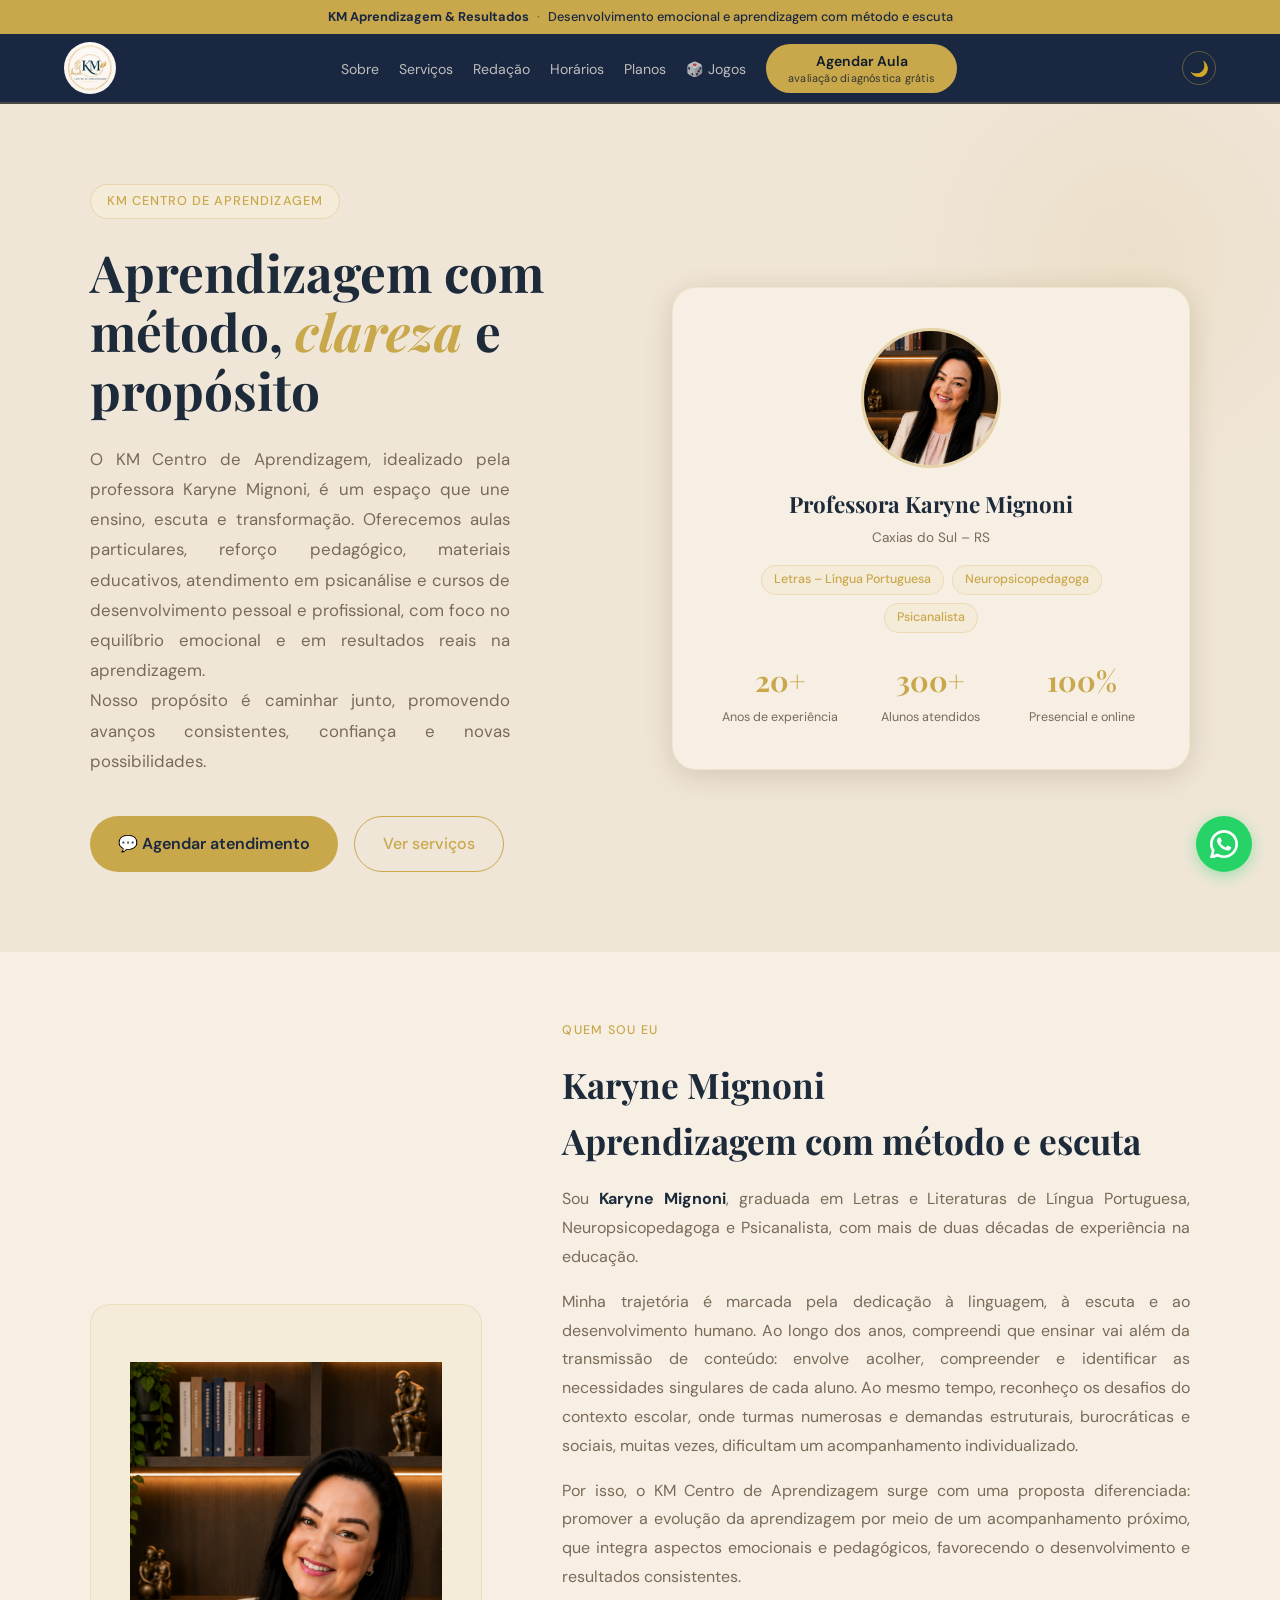
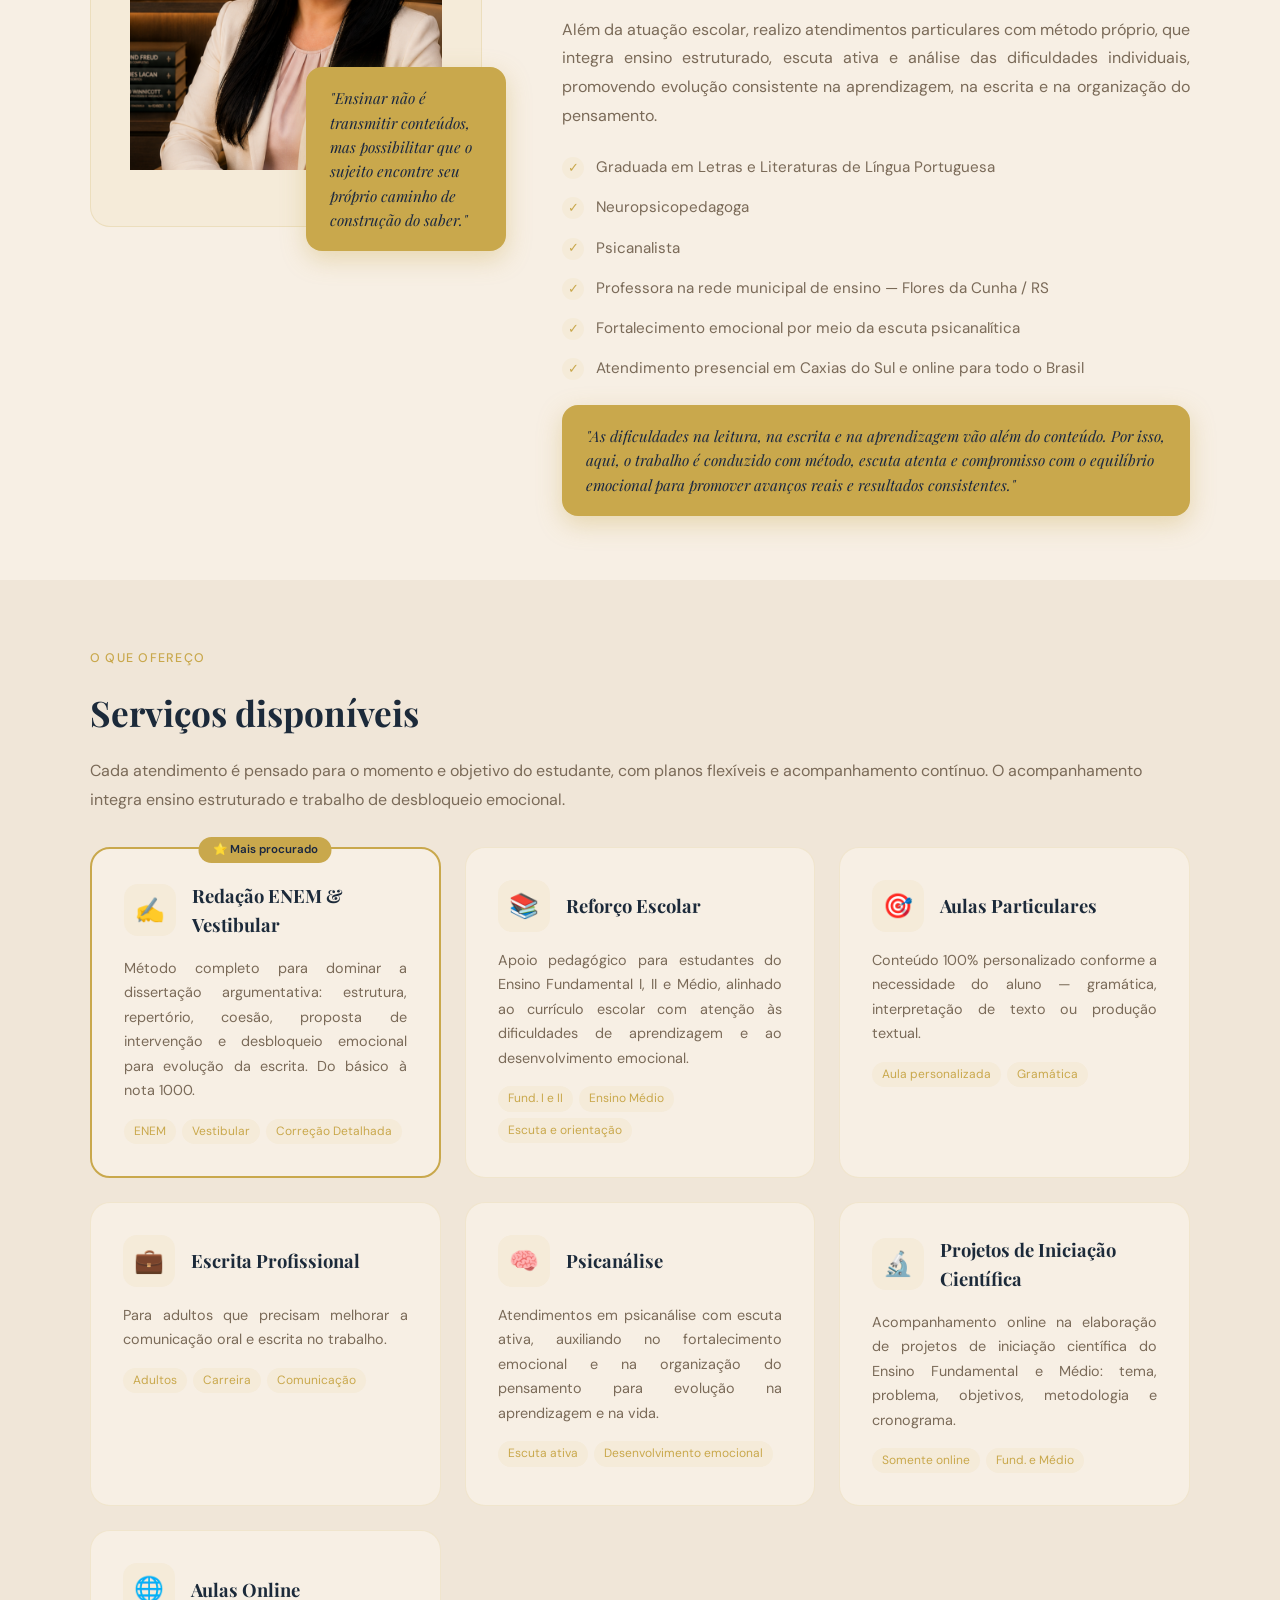
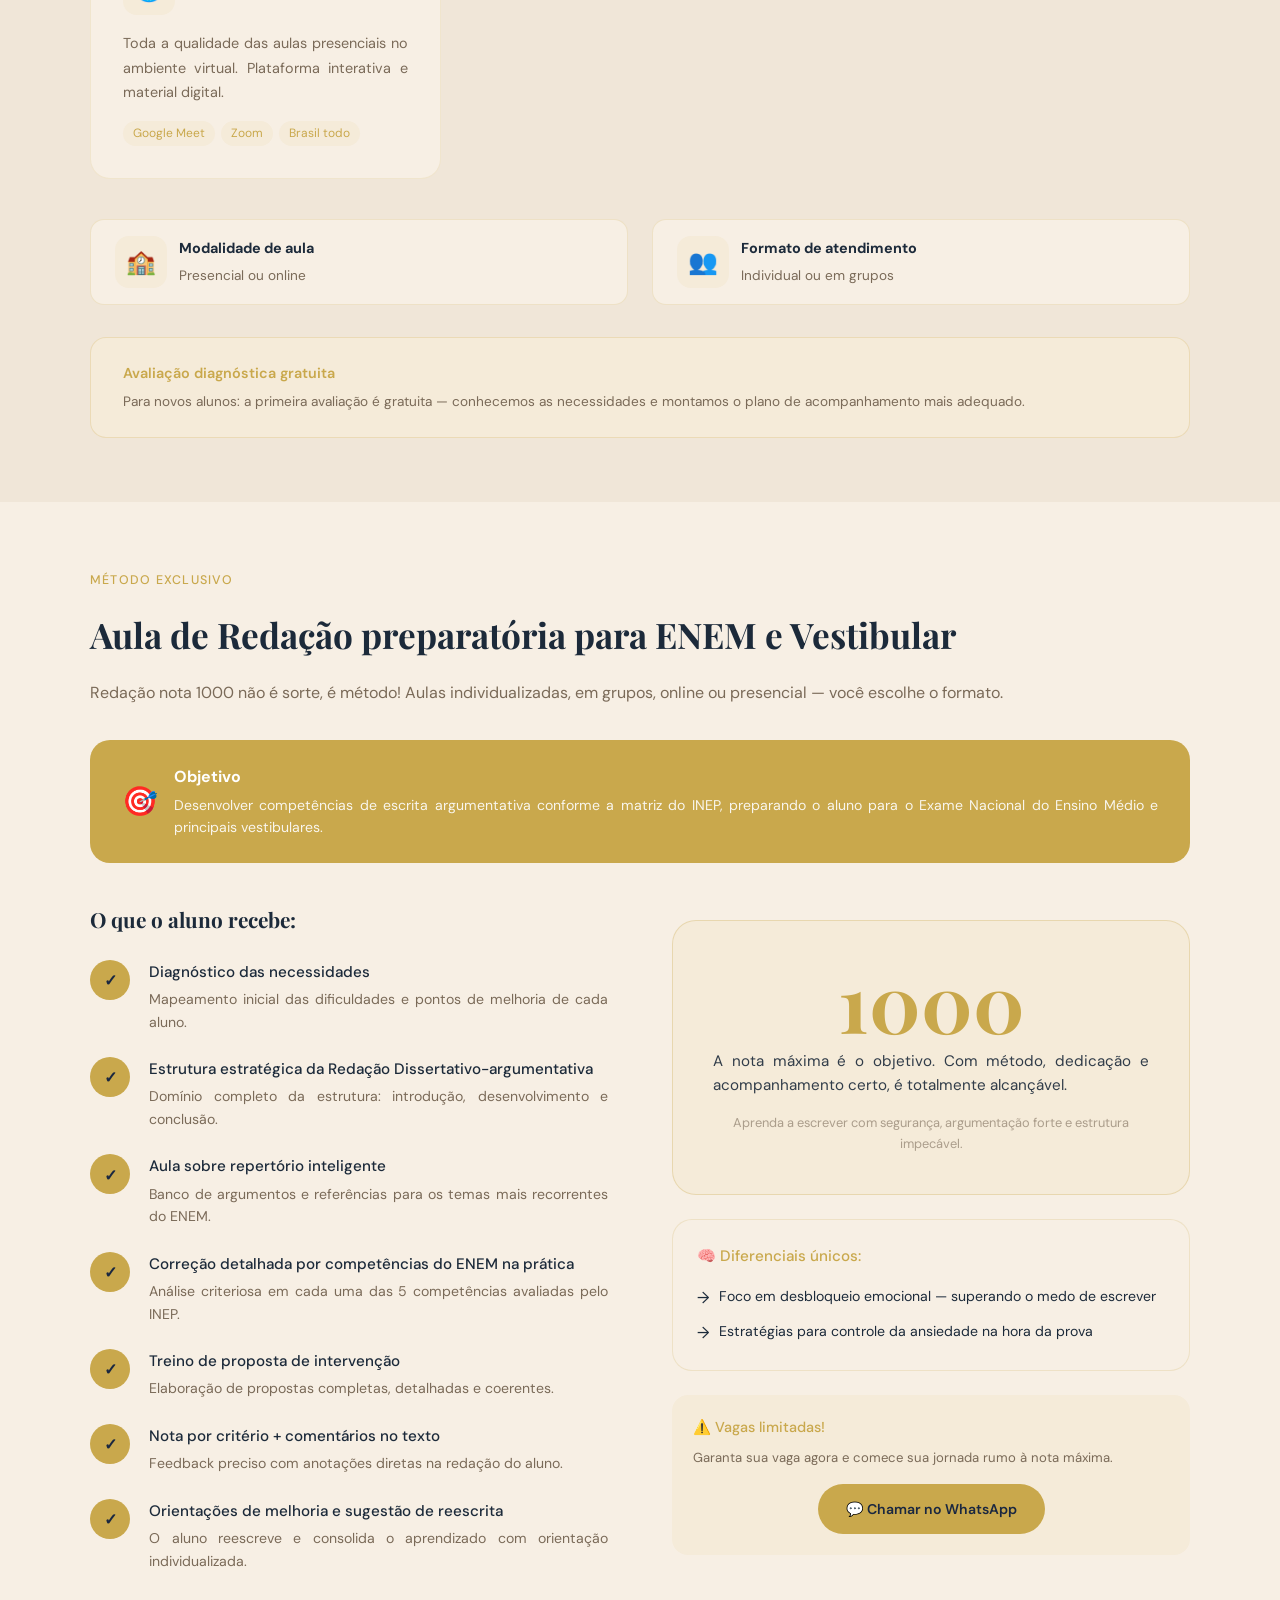
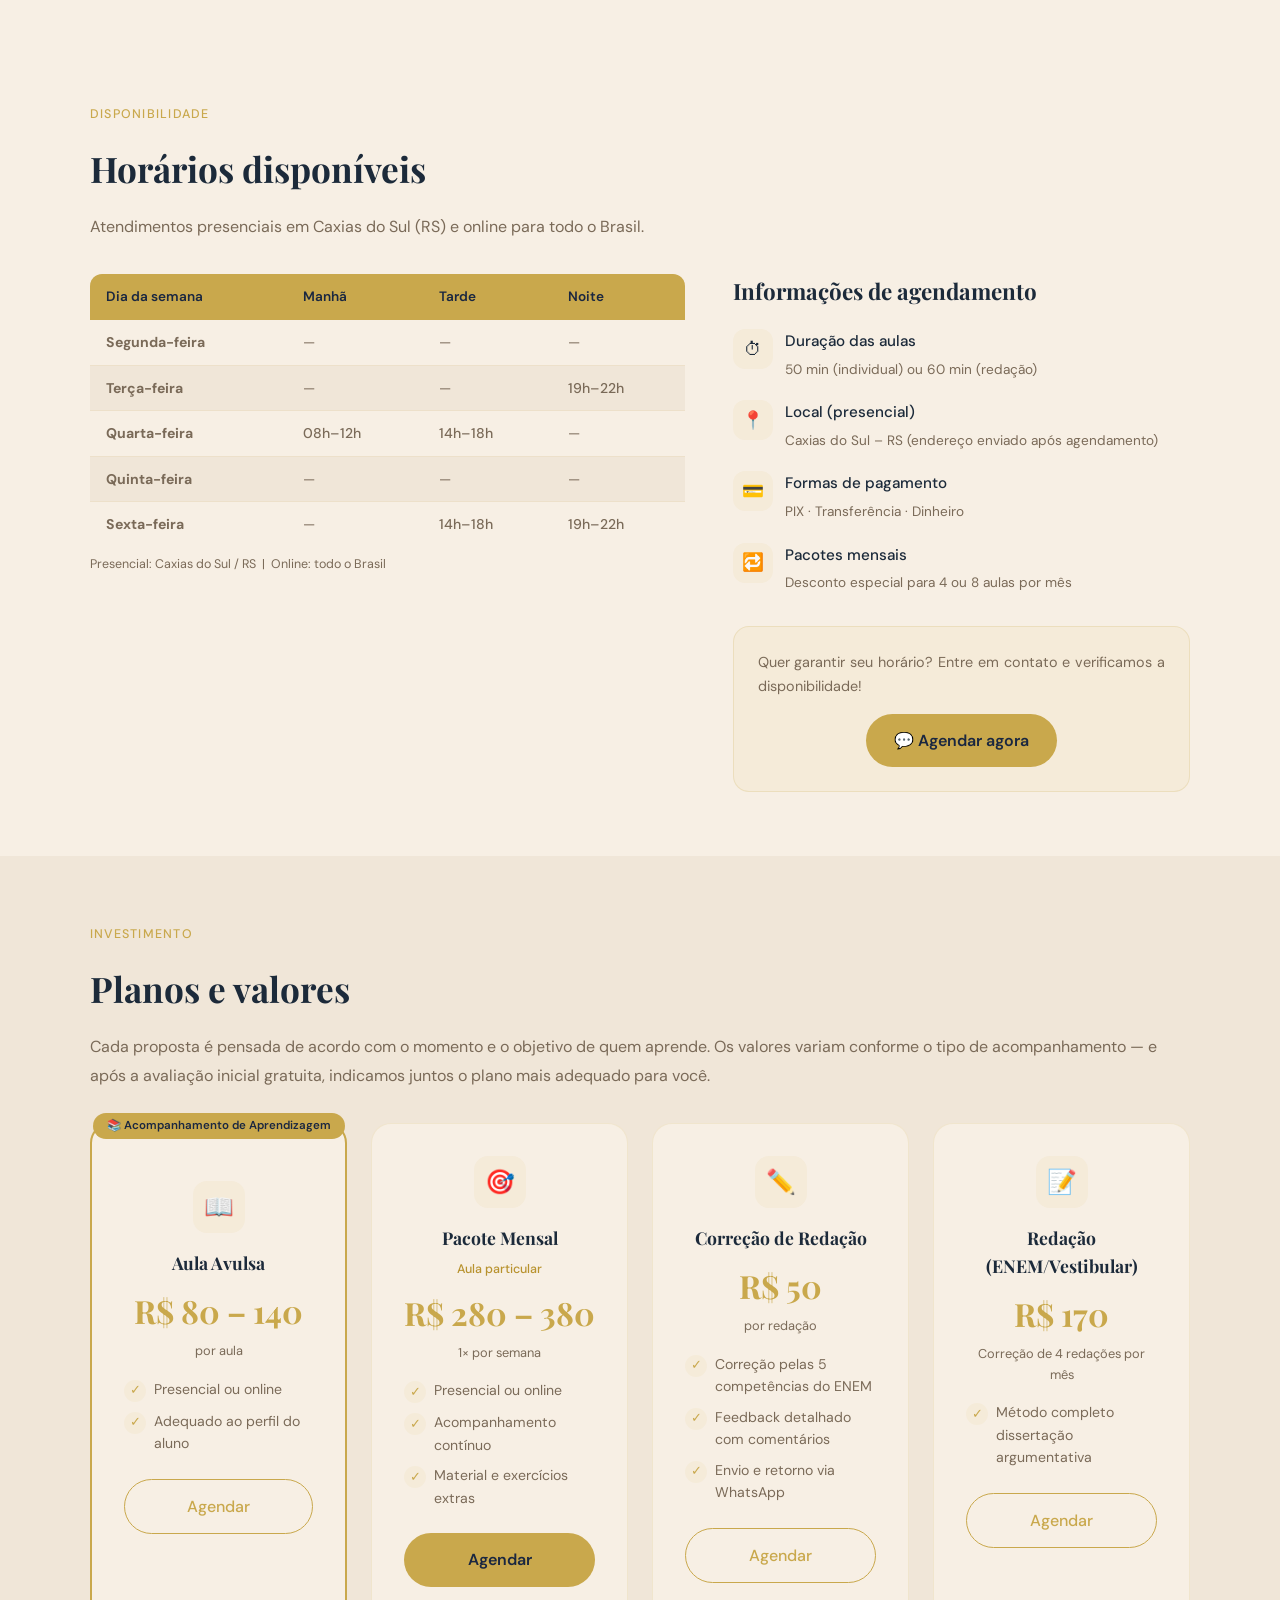
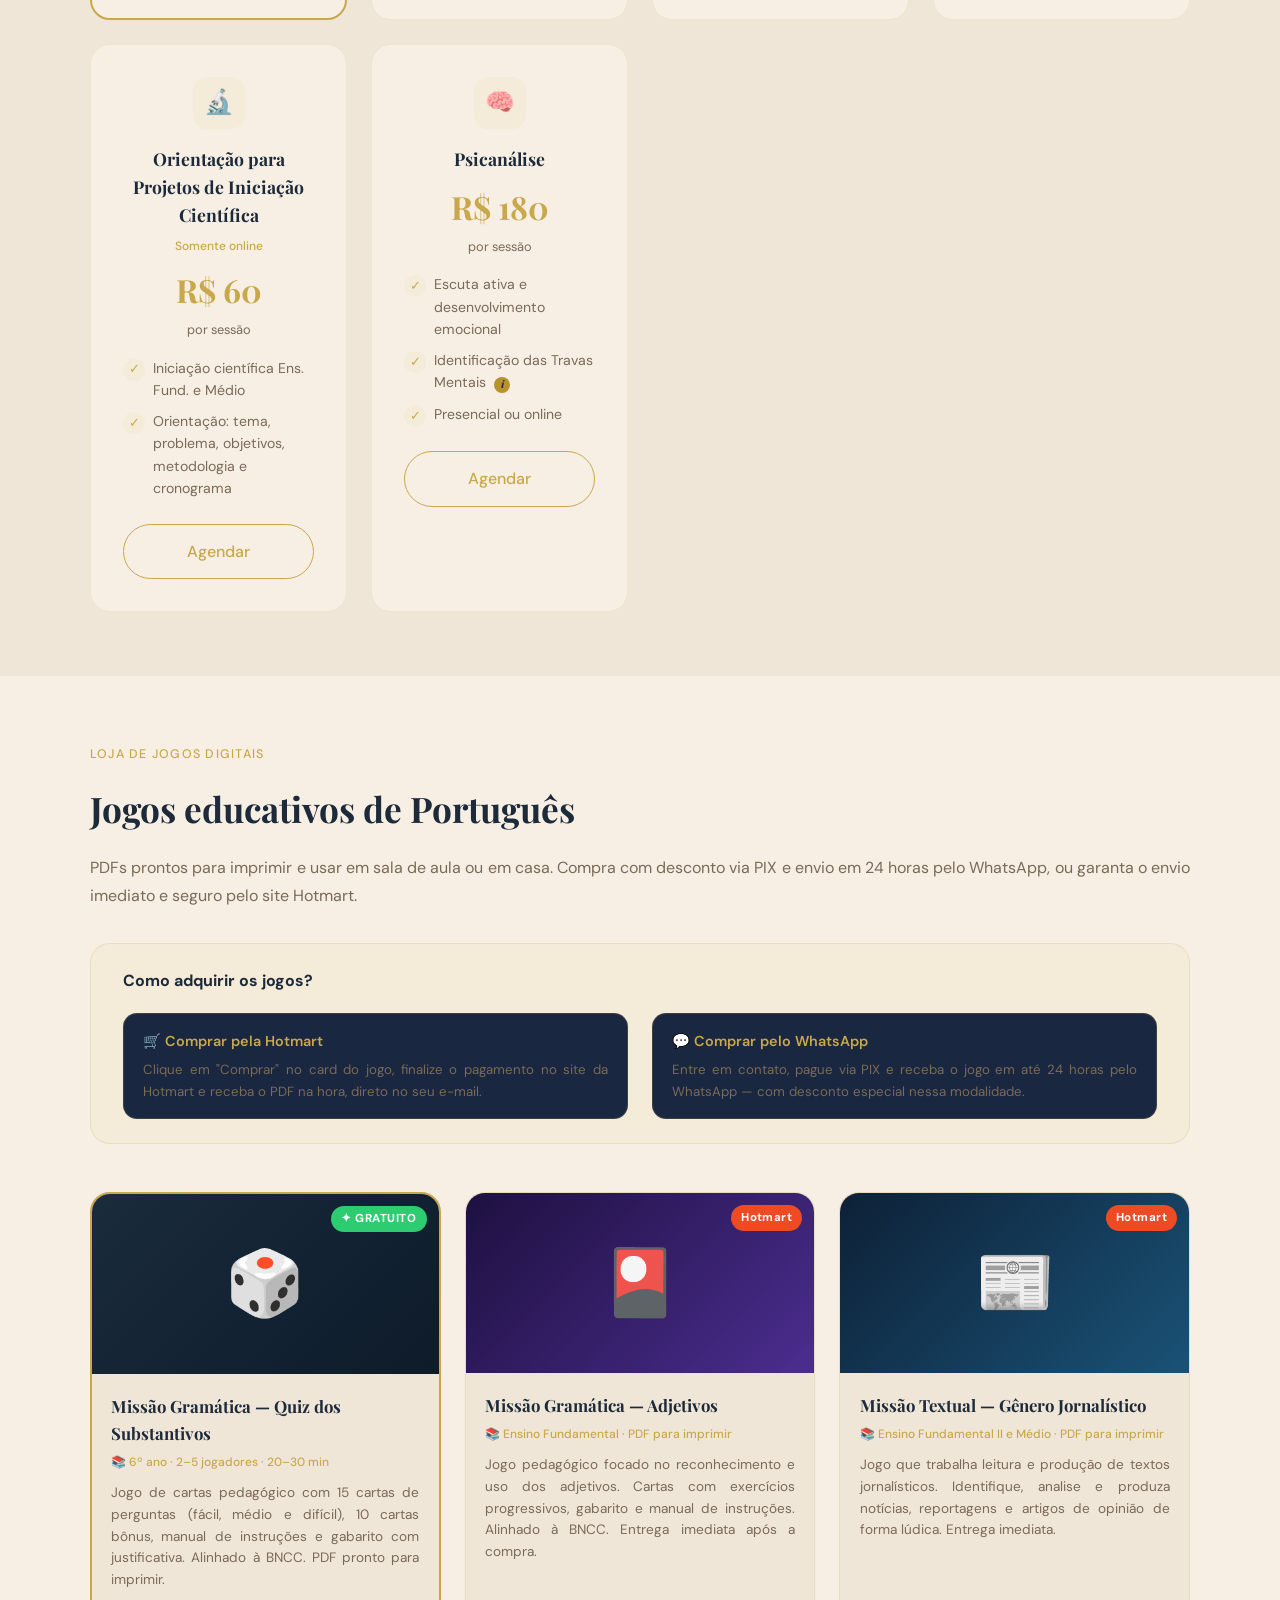
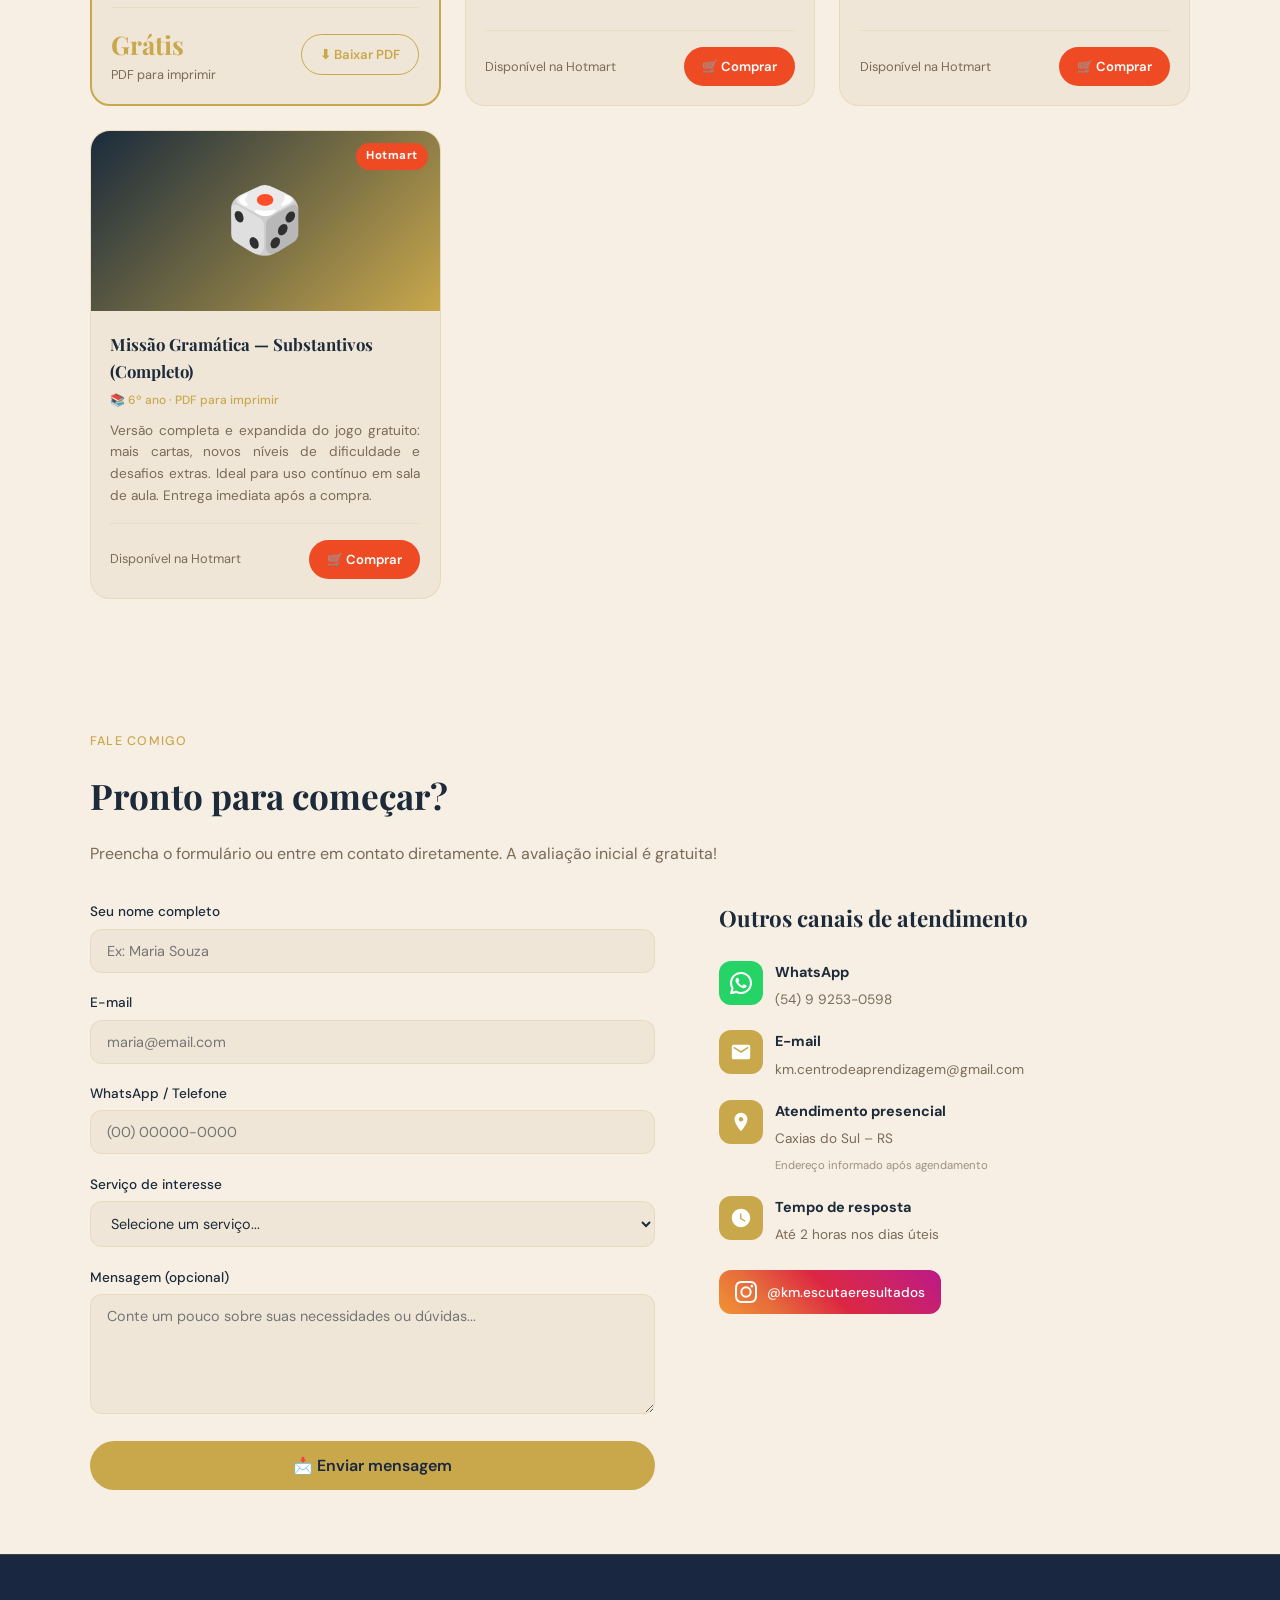
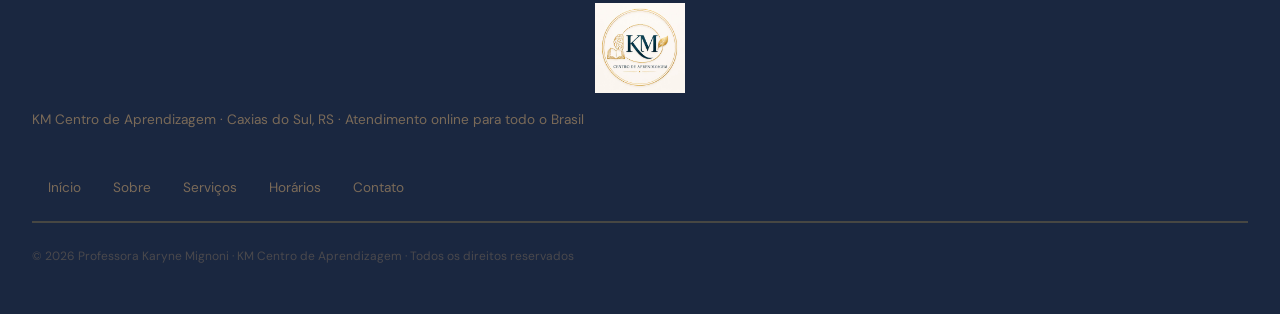
==== index.html @ 5000193c "Atualiza rodapé e adiciona regra de permissão git - Corrige ano para 2026 e substitui Profª por Prof" ====
<!DOCTYPE html>
<html lang="pt-BR">
<head>
<meta charset="UTF-8">
<meta name="viewport" content="width=device-width, initial-scale=1.0">
<title>KM Centro de Aprendizagem | Professora Karyne Mignoni</title>
<link rel="icon" type="image/png" href="assets/img/logo_dourado.png">
<link rel="apple-touch-icon" href="assets/img/logo_dourado.png">

<!-- Google Analytics -->
<script async src="https://www.googletagmanager.com/gtag/js?id=G-VDRF710GRQ"></script>
<script>
  window.dataLayer = window.dataLayer || [];
  function gtag(){dataLayer.push(arguments);}
  gtag('js', new Date());
  gtag('config', 'G-VDRF710GRQ');
</script>

<!-- Google Search Console -->
<meta name="google-site-verification" content="jyfTc0mGOpEv0tQ1V5hcaZ6iZtgoKaIreEq_QBU1KFI" />

<!-- SEO Básico -->
<meta name="description" content="KM Centro de Aprendizagem — Aprendizagem com método, escuta e propósito. Neuropsicopedagoga e Psicanalista Karyne Mignoni oferece reforço escolar, redação ENEM, psicanálise e aulas particulares em Caxias do Sul - RS e online.">
<meta name="keywords" content="aulas de português Caxias do Sul, reforço escolar Caxias do Sul, redação ENEM, aulas particulares português, professora de português RS, KM reforço escolar, Karyne Mignoni">
<meta name="author" content="Karyne Mignoni">
<meta name="robots" content="index, follow">
<meta name="language" content="pt-BR">
<link rel="canonical" href="https://kmcentrodeaprendizagem.com.br/">

<!-- Open Graph (WhatsApp, Facebook, Instagram) -->
<meta property="og:type" content="website">
<meta property="og:url" content="https://kmcentrodeaprendizagem.com.br/">
<meta property="og:title" content="KM Centro de Aprendizagem | Karyne Mignoni">
<meta property="og:description" content="Aprendizagem com método, escuta e propósito. Reforço escolar, redação ENEM, psicanálise e aulas particulares. Caxias do Sul - RS e atendimento online.">
<meta property="og:locale" content="pt_BR">
<meta property="og:site_name" content="KM Reforço Escolar">

<!-- Twitter Card -->
<meta name="twitter:card" content="summary">
<meta name="twitter:title" content="KM Centro de Aprendizagem | Karyne Mignoni">
<meta name="twitter:description" content="Aulas particulares de Português, reforço escolar e redação ENEM em Caxias do Sul - RS. Atendimento online para todo o Brasil.">

<!-- Geolocalização -->
<meta name="geo.region" content="BR-RS">
<meta name="geo.placename" content="Caxias do Sul, Rio Grande do Sul, Brasil">

<!-- Schema.org (Google entende melhor o negócio) -->
<script type="application/ld+json">
{
  "@context": "https://schema.org",
  "@type": "EducationalOrganization",
  "name": "KM Centro de Aprendizagem",
  "description": "Aprendizagem com método, escuta e propósito. Reforço escolar, redação ENEM, psicanálise e aulas particulares em Caxias do Sul - RS",
  "url": "https://kmcentrodeaprendizagem.com.br/",
  "founder": {
    "@type": "Person",
    "name": "Karyne Mignoni",
    "jobTitle": "Professora de Português",
    "sameAs": "https://www.instagram.com/km.escutaeresultados/"
  },
  "address": {
    "@type": "PostalAddress",
    "addressLocality": "Caxias do Sul",
    "addressRegion": "RS",
    "addressCountry": "BR"
  },
  "telephone": "+55-54-991285426",
  "sameAs": "https://www.instagram.com/km.escutaeresultados/",
  "areaServed": "Brasil",
  "hasOfferCatalog": {
    "@type": "OfferCatalog",
    "name": "Serviços de Ensino",
    "itemListElement": [
      {"@type": "Offer", "itemOffered": {"@type": "Service", "name": "Aulas Particulares de Português"}},
      {"@type": "Offer", "itemOffered": {"@type": "Service", "name": "Reforço Escolar"}},
      {"@type": "Offer", "itemOffered": {"@type": "Service", "name": "Redação ENEM e Vestibular"}},
      {"@type": "Offer", "itemOffered": {"@type": "Service", "name": "Aulas Online"}}
    ]
  }
}
</script>
<link href="https://fonts.googleapis.com/css2?family=Playfair+Display:ital,wght@0,400;0,700;1,400&family=DM+Sans:wght@300;400;500&display=swap" rel="stylesheet">
<link rel="stylesheet" href="assets/css/style.css?v=8">
</head>
<body>

<div class="topbar">
  <span>KM Aprendizagem &amp; Resultados</span>
  <span class="topbar-sep">·</span>
  <span>Desenvolvimento emocional e aprendizagem com método e escuta</span>
</div>

<!-- NAV -->
<nav>
  <div class="nav-inner">
    <a href="#inicio" class="nav-logo">
      <img src="assets/img/logo_dourado.png" alt="KM Centro de Aprendizagem" class="nav-logo-img logo-light">
      <img src="assets/img/logo_preto.png" alt="KM Centro de Aprendizagem" class="nav-logo-img logo-dark">
    </a>
    <ul class="nav-links">
      <li><a href="#sobre">Sobre</a></li>
      <li><a href="#servicos">Serviços</a></li>
      <li><a href="#redacao">Redação</a></li>
      <li><a href="#horarios">Horários</a></li>
      <!-- <li><a href="#depoimentos">Depoimentos</a></li> -->
      <li><a href="#valores">Planos</a></li>
      <li><a href="#jogos">🎲 Jogos</a></li>
      <li><a href="#contato" class="nav-cta">Agendar Aula<span class="nav-cta-sub">avaliação diagnóstica grátis</span></a></li>
    </ul>
    <a href="#contato" class="nav-cta nav-cta-mobile">Agendar Aula<span class="nav-cta-sub">avaliação diagnóstica grátis</span></a>
    <div class="nav-actions">
      <button id="theme-toggle" title="Alternar tema" aria-label="Alternar tema">🌙</button>
      <button id="nav-toggle" aria-label="Menu" aria-expanded="false">
        <span></span><span></span><span></span>
      </button>
    </div>
  </div>
</nav>

<!-- HERO -->
<section class="hero" id="inicio">
  <div class="hero-inner">
    <div>
      <span class="hero-tag">KM Centro de Aprendizagem</span>
      <h1>Aprendizagem com método, <em>clareza</em> e propósito</h1>
      <p class="hero-sub" style="text-align:justify;">O KM Centro de Aprendizagem, idealizado pela professora Karyne Mignoni, é um espaço que une ensino, escuta e transformação. Oferecemos aulas particulares, reforço pedagógico, materiais educativos, atendimento em psicanálise e cursos de desenvolvimento pessoal e profissional, com foco no equilíbrio emocional e em resultados reais na aprendizagem.<br>Nosso propósito é caminhar junto, promovendo avanços consistentes, confiança e novas possibilidades.</p>
      <div class="hero-btns">
        <a href="https://wa.me/5554992530598?text=Olá%2C+Karyne%21+Vim+pelo+site+do+KM+Centro+de+Aprendizagem+e+gostaria+de+agendar+minha+avaliação+gratuita" target="_blank" class="btn-primary">💬 Agendar atendimento</a>
        <a href="#servicos" class="btn-secondary">Ver serviços</a>
      </div>
    </div>
    <div>
      <div class="hero-card">
        <img src="assets/img/profekaryne.png" alt="Profª Karyne Mignoni" class="hero-logo-img">
        <h3>Professora Karyne Mignoni</h3>
        <p style="text-align:center;font-size:0.85rem;color:var(--texto-suave);margin-bottom:1rem;">Caxias do Sul – RS</p>
        <div class="badge-row">
          <span class="badge">Letras – Língua Portuguesa</span>
          <span class="badge">Neuropsicopedagoga</span>
          <span class="badge">Psicanalista</span>
        </div>
        <div class="stats">
          <div class="stat"><span class="stat-num">20+</span><span class="stat-label">Anos de experiência</span></div>
          <div class="stat"><span class="stat-num">300+</span><span class="stat-label">Alunos atendidos</span></div>
          <div class="stat"><span class="stat-num">100%</span><span class="stat-label">Presencial e online</span></div>
        </div>
      </div>
    </div>
  </div>
</section>

<!-- SOBRE -->
<section id="sobre">
  <div class="container">
    <div class="sobre-grid">
      <div class="sobre-img-block">
        <div class="sobre-img">
          <img src="assets/img/profekaryne.png" alt="Profª Karyne Mignoni">
        </div>
        <div class="sobre-quote-box">"Ensinar não é transmitir conteúdos, mas possibilitar que o sujeito encontre seu próprio caminho de construção do saber."</div>
      </div>
      <div>
        <span class="section-label">Quem sou eu</span>
        <h2 class="section-title">Karyne Mignoni<br>Aprendizagem com método e escuta</h2>
        <p style="color:var(--texto-suave);line-height:1.8;margin-bottom:1rem;text-align:justify;">Sou <strong style="color:var(--texto);">Karyne Mignoni</strong>, graduada em Letras e Literaturas de Língua Portuguesa, Neuropsicopedagoga e Psicanalista, com mais de duas décadas de experiência na educação.</p>
        <p style="color:var(--texto-suave);line-height:1.8;margin-bottom:1rem;text-align:justify;">Minha trajetória é marcada pela dedicação à linguagem, à escuta e ao desenvolvimento humano. Ao longo dos anos, compreendi que ensinar vai além da transmissão de conteúdo: envolve acolher, compreender e identificar as necessidades singulares de cada aluno. Ao mesmo tempo, reconheço os desafios do contexto escolar, onde turmas numerosas e demandas estruturais, burocráticas e sociais, muitas vezes, dificultam um acompanhamento individualizado.</p>
        <p style="color:var(--texto-suave);line-height:1.8;margin-bottom:1.5rem;text-align:justify;">Por isso, o KM Centro de Aprendizagem surge com uma proposta diferenciada: promover a evolução da aprendizagem por meio de um acompanhamento próximo, que integra aspectos emocionais e pedagógicos, favorecendo o desenvolvimento e resultados consistentes.</p>
        <p style="color:var(--texto-suave);line-height:1.8;margin-bottom:1rem;text-align:justify;">Além da atuação escolar, realizo atendimentos particulares com método próprio, que integra ensino estruturado, escuta ativa e análise das dificuldades individuais, promovendo evolução consistente na aprendizagem, na escrita e na organização do pensamento.</p>
        <ul class="sobre-lista">
          <li><span class="check">✓</span><span>Graduada em Letras e Literaturas de Língua Portuguesa</span></li>
          <li><span class="check">✓</span><span>Neuropsicopedagoga</span></li>
          <li><span class="check">✓</span><span>Psicanalista</span></li>
          <li><span class="check">✓</span><span>Professora na rede municipal de ensino — Flores da Cunha / RS</span></li>
          <li><span class="check">✓</span><span>Fortalecimento emocional por meio da escuta psicanalítica</span></li>
          <li><span class="check">✓</span><span>Atendimento presencial em Caxias do Sul e online para todo o Brasil</span></li>
        </ul>
        <blockquote style="margin-top:1.5rem;padding:1.2rem 1.5rem;background:var(--verde);color:var(--fundo-profundo);border-radius:16px;font-family:'Playfair Display',serif;font-style:italic;font-size:0.95rem;box-shadow:0 8px 24px rgba(201,168,76,0.35);">"As dificuldades na leitura, na escrita e na aprendizagem vão além do conteúdo. Por isso, aqui, o trabalho é conduzido com método, escuta atenta e compromisso com o equilíbrio emocional para promover avanços reais e resultados consistentes."</blockquote>
      </div>
    </div>
  </div>
</section>

<!-- SERVIÇOS -->
<section id="servicos">
  <div class="container">
    <span class="section-label">O que ofereço</span>
    <h2 class="section-title">Serviços disponíveis</h2>
    <p class="section-sub">Cada atendimento é pensado para o momento e objetivo do estudante, com planos flexíveis e acompanhamento contínuo. O acompanhamento integra ensino estruturado e trabalho de desbloqueio emocional.</p>
    <div class="servicos-grid">

      <div class="servico-card destaque">
        <div class="popular-badge">⭐ Mais procurado</div>
        <div class="servico-card-header">
          <div class="servico-icon">✍️</div>
          <h3>Redação ENEM & Vestibular</h3>
        </div>
        <p>Método completo para dominar a dissertação argumentativa: estrutura, repertório, coesão, proposta de intervenção e desbloqueio emocional para evolução da escrita. Do básico à nota 1000.</p>
        <div class="servico-tags">
          <span class="servico-tag">ENEM</span>
          <span class="servico-tag">Vestibular</span>
          <span class="servico-tag">Correção Detalhada</span>
        </div>
      </div>

      <div class="servico-card">
        <div class="servico-card-header">
          <div class="servico-icon">📚</div>
          <h3>Reforço Escolar</h3>
        </div>
        <p>Apoio pedagógico para estudantes do Ensino Fundamental I, II e Médio, alinhado ao currículo escolar com atenção às dificuldades de aprendizagem e ao desenvolvimento emocional.</p>
        <div class="servico-tags">
          <span class="servico-tag">Fund. I e II</span>
          <span class="servico-tag">Ensino Médio</span>
          <span class="servico-tag">Escuta e orientação</span>
        </div>
      </div>

      <div class="servico-card">
        <div class="servico-card-header">
          <div class="servico-icon">🎯</div>
          <h3>Aulas Particulares</h3>
        </div>
        <p>Conteúdo 100% personalizado conforme a necessidade do aluno — gramática, interpretação de texto ou produção textual.</p>
        <div class="servico-tags">
          <span class="servico-tag">Aula personalizada</span>
          <span class="servico-tag">Gramática</span>
        </div>
      </div>

      <div class="servico-card">
        <div class="servico-card-header">
          <div class="servico-icon">💼</div>
          <h3>Escrita Profissional</h3>
        </div>
        <p>Para adultos que precisam melhorar a comunicação oral e escrita no trabalho.</p>
        <div class="servico-tags">
          <span class="servico-tag">Adultos</span>
          <span class="servico-tag">Carreira</span>
          <span class="servico-tag">Comunicação</span>
        </div>
      </div>

      <div class="servico-card">
        <div class="servico-card-header">
          <div class="servico-icon">🧠</div>
          <h3>Psicanálise</h3>
        </div>
        <p>Atendimentos em psicanálise com escuta ativa, auxiliando no fortalecimento emocional e na organização do pensamento para evolução na aprendizagem e na vida.</p>
        <div class="servico-tags">
          <span class="servico-tag">Escuta ativa</span>
          <span class="servico-tag">Desenvolvimento emocional</span>
        </div>
      </div>

      <div class="servico-card">
        <div class="servico-card-header">
          <div class="servico-icon">🔬</div>
          <h3>Projetos de Iniciação Científica</h3>
        </div>
        <p>Acompanhamento online na elaboração de projetos de iniciação científica do Ensino Fundamental e Médio: tema, problema, objetivos, metodologia e cronograma.</p>
        <div class="servico-tags">
          <span class="servico-tag">Somente online</span>
          <span class="servico-tag">Fund. e Médio</span>
        </div>
      </div>

      <div class="servico-card">
        <div class="servico-card-header">
          <div class="servico-icon">🌐</div>
          <h3>Aulas Online</h3>
        </div>
        <p>Toda a qualidade das aulas presenciais no ambiente virtual. Plataforma interativa e material digital.</p>
        <div class="servico-tags">
          <span class="servico-tag">Google Meet</span>
          <span class="servico-tag">Zoom</span>
          <span class="servico-tag">Brasil todo</span>
        </div>
      </div>

    </div>

    <div style="display:flex;gap:1.5rem;flex-wrap:wrap;margin-top:2.5rem;">
      <div style="display:flex;align-items:center;gap:12px;background:var(--branco);border-radius:14px;padding:1rem 1.5rem;border:1px solid rgba(201,168,76,0.2);flex:1;min-width:220px;">
        <div class="servico-icon" style="margin:0;min-width:44px;">🏫</div>
        <div>
          <strong style="font-size:0.9rem;color:var(--texto);display:block;margin-bottom:2px;">Modalidade de aula</strong>
          <span style="font-size:0.85rem;color:var(--texto-suave);">Presencial ou online</span>
        </div>
      </div>
      <div style="display:flex;align-items:center;gap:12px;background:var(--branco);border-radius:14px;padding:1rem 1.5rem;border:1px solid rgba(201,168,76,0.2);flex:1;min-width:220px;">
        <div class="servico-icon" style="margin:0;min-width:44px;">👥</div>
        <div>
          <strong style="font-size:0.9rem;color:var(--texto);display:block;margin-bottom:2px;">Formato de atendimento</strong>
          <span style="font-size:0.85rem;color:var(--texto-suave);">Individual ou em grupos</span>
        </div>
      </div>
    </div>

  <div style="margin-top:2rem;background:var(--verde-palido);border-radius:16px;padding:1.5rem 2rem;border:1px solid rgba(201,168,76,0.25);">
    <p style="font-size:0.9rem;color:var(--verde);font-weight:600;margin-bottom:6px;">Avaliação diagnóstica gratuita</p>
    <p style="font-size:0.85rem;color:var(--texto-suave);line-height:1.6;">Para novos alunos: a primeira avaliação é gratuita — conhecemos as necessidades e montamos o plano de acompanhamento mais adequado.</p>
  </div>
  </div>
</section>

<!-- REDAÇÃO -->
<section id="redacao">
  <div class="container">
    <span class="section-label">Método exclusivo</span>
    <h2 class="section-title">Aula de Redação preparatória para ENEM e Vestibular</h2>
    <p class="section-sub">Redação nota 1000 não é sorte, é método! Aulas individualizadas, em grupos, online ou presencial — você escolhe o formato.</p>

    <div style="background:var(--verde);color:white;border-radius:20px;padding:1.5rem 2rem;margin-bottom:2.5rem;display:flex;align-items:center;gap:1rem;">
      <span style="font-size:1.8rem;">🎯</span>
      <div>
        <strong style="font-size:1rem;">Objetivo</strong>
        <p style="font-size:0.88rem;opacity:0.9;line-height:1.6;margin-top:4px;">Desenvolver competências de escrita argumentativa conforme a matriz do INEP, preparando o aluno para o Exame Nacional do Ensino Médio e principais vestibulares.</p>
      </div>
    </div>

    <div class="redacao-content">
      <div>
        <h3 style="font-family:'Playfair Display',serif;font-size:1.3rem;margin-bottom:1.5rem;">O que o aluno recebe:</h3>
        <div class="redacao-steps">
          <div class="step"><div class="step-num">✓</div><div><h4>Diagnóstico das necessidades</h4><p>Mapeamento inicial das dificuldades e pontos de melhoria de cada aluno.</p></div></div>
          <div class="step"><div class="step-num">✓</div><div><h4>Estrutura estratégica da Redação Dissertativo-argumentativa</h4><p>Domínio completo da estrutura: introdução, desenvolvimento e conclusão.</p></div></div>
          <div class="step"><div class="step-num">✓</div><div><h4>Aula sobre repertório inteligente</h4><p>Banco de argumentos e referências para os temas mais recorrentes do ENEM.</p></div></div>
          <div class="step"><div class="step-num">✓</div><div><h4>Correção detalhada por competências do ENEM na prática</h4><p>Análise criteriosa em cada uma das 5 competências avaliadas pelo INEP.</p></div></div>
          <div class="step"><div class="step-num">✓</div><div><h4>Treino de proposta de intervenção</h4><p>Elaboração de propostas completas, detalhadas e coerentes.</p></div></div>
          <div class="step"><div class="step-num">✓</div><div><h4>Nota por critério + comentários no texto</h4><p>Feedback preciso com anotações diretas na redação do aluno.</p></div></div>
          <div class="step"><div class="step-num">✓</div><div><h4>Orientações de melhoria e sugestão de reescrita</h4><p>O aluno reescreve e consolida o aprendizado com orientação individualizada.</p></div></div>
        </div>
      </div>
      <div style="display:flex;flex-direction:column;gap:1.5rem;">
        <div class="nota-box">
          <span class="nota-num">1000</span>
          <p>A nota máxima é o objetivo. Com método, dedicação e acompanhamento certo, é totalmente alcançável.</p>
          <small>Aprenda a escrever com segurança, argumentação forte e estrutura impecável.</small>
        </div>
        <div style="background:var(--branco);border-radius:20px;padding:1.5rem;border:1px solid rgba(201,168,76,0.2);">
          <p style="font-weight:500;font-size:0.95rem;margin-bottom:1rem;color:var(--verde);">🧠 Diferenciais únicos:</p>
          <div style="display:flex;flex-direction:column;gap:10px;">
            <div style="display:flex;gap:10px;align-items:flex-start;">
              <span style="font-size:1rem;">→</span>
              <p style="font-size:0.88rem;color:var(--texto);line-height:1.6;">Foco em desbloqueio emocional — superando o medo de escrever</p>
            </div>
            <div style="display:flex;gap:10px;align-items:flex-start;">
              <span style="font-size:1rem;">→</span>
              <p style="font-size:0.88rem;color:var(--texto);line-height:1.6;">Estratégias para controle da ansiedade na hora da prova</p>
            </div>
          </div>
        </div>
        <div style="background:var(--verde-palido);border-radius:16px;padding:1.3rem;text-align:center;">
          <p style="font-size:0.9rem;color:var(--verde);font-weight:500;margin-bottom:8px;">⚠️ Vagas limitadas!</p>
          <p style="font-size:0.82rem;color:var(--texto-suave);margin-bottom:1rem;">Garanta sua vaga agora e comece sua jornada rumo à nota máxima.</p>
          <a href="https://wa.me/5554992530598?text=Olá%2C+Karyne%21+Tenho+interesse+nas+aulas+de+Redação+para+o+ENEM%2FVestibular.+Pode+me+dar+mais+informações%3F" target="_blank" class="btn-primary" style="display:inline-flex;font-size:0.88rem;">💬 Chamar no WhatsApp</a>
        </div>
      </div>
    </div>
  </div>
</section>

<!-- HORÁRIOS -->
<section id="horarios">
  <div class="container">
    <span class="section-label">Disponibilidade</span>
    <h2 class="section-title">Horários disponíveis</h2>
    <p class="section-sub">Atendimentos presenciais em Caxias do Sul (RS) e online para todo o Brasil.</p>
    <div class="horarios-wrapper">
      <div>
        <table class="schedule-table">
          <thead>
            <tr>
              <th>Dia da semana</th>
              <th>Manhã</th>
              <th>Tarde</th>
              <th>Noite</th>
            </tr>
          </thead>
          <tbody>
            <tr>
              <td><strong>Segunda-feira</strong></td>
              <td>—</td>
              <td>—</td>
              <td>—</td>
            </tr>
            <tr>
              <td><strong>Terça-feira</strong></td>
              <td>—</td>
              <td>—</td>
              <td class="disponivel">19h–22h</td>
            </tr>
            <tr>
              <td><strong>Quarta-feira</strong></td>
              <td class="disponivel">08h–12h</td>
              <td class="disponivel">14h–18h</td>
              <td>—</td>
            </tr>
            <tr>
              <td><strong>Quinta-feira</strong></td>
              <td>—</td>
              <td>—</td>
              <td>—</td>
            </tr>
            <tr>
              <td><strong>Sexta-feira</strong></td>
              <td>—</td>
              <td class="disponivel">14h–18h</td>
              <td class="disponivel">19h–22h</td>
            </tr>
          </tbody>
        </table>
        <p style="font-size:0.78rem;color:var(--texto-suave);margin-top:8px;">Presencial: Caxias do Sul / RS &nbsp;|&nbsp; Online: todo o Brasil</p>
      </div>
      <div class="horarios-info">
        <h3>Informações de agendamento</h3>
        <div class="info-item">
          <div class="info-icon">⏱</div>
          <div><strong>Duração das aulas</strong><span>50 min (individual) ou 60 min (redação)</span></div>
        </div>
        <div class="info-item">
          <div class="info-icon">📍</div>
          <div><strong>Local (presencial)</strong><span>Caxias do Sul – RS (endereço enviado após agendamento)</span></div>
        </div>
        <div class="info-item">
          <div class="info-icon">💳</div>
          <div><strong>Formas de pagamento</strong><span>PIX · Transferência · Dinheiro</span></div>
        </div>
        <div class="info-item">
          <div class="info-icon">🔁</div>
          <div><strong>Pacotes mensais</strong><span>Desconto especial para 4 ou 8 aulas por mês</span></div>
        </div>
        <div class="cta-horario">
          <p>Quer garantir seu horário? Entre em contato e verificamos a disponibilidade!</p>
          <a href="https://wa.me/5554992530598?text=Olá%2C+Karyne%21+Vim+pelo+site+e+gostaria+de+verificar+a+disponibilidade+de+horários+e+agendar+uma+aula" target="_blank" class="btn-primary" style="display:inline-flex;">💬 Agendar agora</a>
        </div>
      </div>
    </div>
  </div>
</section>

<!-- DEPOIMENTOS
<section id="depoimentos">
  <div class="container">
    <span class="section-label">O que dizem os alunos</span>
    <h2 class="section-title">Histórias que me motivam</h2>
    <p class="section-sub" style="max-width:100%;">Cada aluno tem uma história única. Aqui estão algumas que me enchem de orgulho.</p>
    <div class="depoimentos-grid">

      <div class="depoimento">
        <div class="depoimento-stars">★★★★★</div>
        <p class="depoimento-texto">"Tirei 960 na redação do ENEM e passei em Direito na UFRGS! A professora Ana mudou completamente minha relação com a escrita. As aulas são dinâmicas e o feedback é sempre muito preciso."</p>
        <div class="depoimento-autor">
          <div class="autor-avatar">L</div>
          <div>
            <div class="autor-nome">Luísa M.</div>
            <div class="autor-info">Aprovada em Direito – UFRGS 2024</div>
          </div>
        </div>
      </div>

      <div class="depoimento">
        <div class="depoimento-stars">★★★★★</div>
        <p class="depoimento-texto">"Meu filho estava com dificuldades no 7º ano e em 3 meses de reforço sua nota subiu de 5 para 9. A professora consegue identificar exatamente onde está o problema e trabalha de forma muito carinhosa."</p>
        <div class="depoimento-autor">
          <div class="autor-avatar">R</div>
          <div>
            <div class="autor-nome">Renata P.</div>
            <div class="autor-info">Mãe de aluno do 7º ano</div>
          </div>
        </div>
      </div>

      <div class="depoimento">
        <div class="depoimento-stars">★★★★★</div>
        <p class="depoimento-texto">"Fiz as aulas de escrita profissional e transformou minha comunicação no trabalho. Apresentações, e-mails, relatórios — tudo ficou muito mais claro e objetivo. Recomendo muito!"</p>
        <div class="depoimento-autor">
          <div class="autor-avatar">C</div>
          <div>
            <div class="autor-nome">Carlos A.</div>
            <div class="autor-info">Analista de Marketing</div>
          </div>
        </div>
      </div>

      <div class="depoimento">
        <div class="depoimento-stars">★★★★★</div>
        <p class="depoimento-texto">"As aulas online são incríveis — parece presencial de tão bem organizado. Uso o material enviado até hoje para estudar. A Profª Ana tem um dom especial para ensinar."</p>
        <div class="depoimento-autor">
          <div class="autor-avatar">M</div>
          <div>
            <div class="autor-nome">Mariana T.</div>
            <div class="autor-info">Aluna online – São Paulo/SP</div>
          </div>
        </div>
      </div>

      <div class="depoimento">
        <div class="depoimento-stars">★★★★★</div>
        <p class="depoimento-texto">"Entrei reprovado em português no cursinho e saí com 820 no ENEM. O método dela de trabalhar o texto é diferente de tudo que já vi. Explicações claras, paciência infinita."</p>
        <div class="depoimento-autor">
          <div class="autor-avatar">G</div>
          <div>
            <div class="autor-nome">Gabriel F.</div>
            <div class="autor-info">Vestibulando 2024</div>
          </div>
        </div>
      </div>

      <div class="depoimento">
        <div class="depoimento-stars">★★★★★</div>
        <p class="depoimento-texto">"Contratei para correção do meu TCC e a professora entregou um trabalho impecável com comentários que me ajudaram a entender cada ajuste. Prazo cumprido e qualidade excelente."</p>
        <div class="depoimento-autor">
          <div class="autor-avatar">J</div>
          <div>
            <div class="autor-nome">Juliana K.</div>
            <div class="autor-info">Graduanda em Pedagogia</div>
          </div>
        </div>
      </div>

    </div>
  </div>
</section>
-->

<!-- VALORES -->
<section id="valores">
  <div class="container">
    <span class="section-label">Investimento</span>
    <h2 class="section-title">Planos e valores</h2>
    <p class="section-sub" style="margin-bottom:2rem;max-width:100%;">Cada proposta é pensada de acordo com o momento e o objetivo de quem aprende. Os valores variam conforme o tipo de acompanhamento — e após a avaliação inicial gratuita, indicamos juntos o plano mais adequado para você.</p>
    <div class="valores-grid">

      <div class="valor-card destaque" style="border:2px solid var(--verde);position:relative;">
        <div class="popular-badge">📚 Acompanhamento de Aprendizagem</div>
        <div class="servico-icon" style="margin:1.5rem auto 0.5rem;">📖</div>
        <h3>Aula Avulsa</h3>
        <div class="valor-preco">R$ 80 – 140</div>
        <div class="valor-periodo">por aula</div>
        <ul class="valor-lista">
          <li><span class="check" style="min-width:22px">✓</span>Presencial ou online</li>
          <li><span class="check" style="min-width:22px">✓</span>Adequado ao perfil do aluno</li>
        </ul>
        <a href="https://wa.me/5554992530598?text=Olá%2C+Karyne%21+Vim+pelo+site+e+tenho+interesse+na+Aula+Avulsa+%28R%24+80+a+140%29.+Pode+me+dar+mais+informações%3F" target="_blank" class="btn-secondary" style="display:block;text-align:center;">Agendar</a>
      </div>

      <div class="valor-card">
        <div class="servico-icon" style="margin:0 auto 0.5rem;">🎯</div>
        <h3>Pacote Mensal</h3>
        <div style="font-size:0.78rem;font-weight:500;color:var(--dourado);margin-bottom:0.4rem;">Aula particular</div>
        <div class="valor-preco">R$ 280 – 380</div>
        <div class="valor-periodo">1× por semana</div>
        <ul class="valor-lista">
          <li><span class="check" style="min-width:22px">✓</span>Presencial ou online</li>
          <li><span class="check" style="min-width:22px">✓</span>Acompanhamento contínuo</li>
          <li><span class="check" style="min-width:22px">✓</span>Material e exercícios extras</li>
        </ul>
        <a href="https://wa.me/5554992530598?text=Olá%2C+Karyne%21+Vim+pelo+site+e+tenho+interesse+no+Pacote+Mensal+%28R%24+280+a+380%29.+Pode+me+dar+mais+informações%3F" target="_blank" class="btn-primary" style="display:block;text-align:center;">Agendar</a>
      </div>

      <div class="valor-card">
        <div class="servico-icon" style="margin:0 auto 0.5rem;">✏️</div>
        <h3>Correção de Redação</h3>
        <div class="valor-preco">R$ 50</div>
        <div class="valor-periodo">por redação</div>
        <ul class="valor-lista">
          <li><span class="check" style="min-width:22px">✓</span>Correção pelas 5 competências do ENEM</li>
          <li><span class="check" style="min-width:22px">✓</span>Feedback detalhado com comentários</li>
          <li><span class="check" style="min-width:22px">✓</span>Envio e retorno via WhatsApp</li>
        </ul>
        <a href="https://wa.me/5554992530598?text=Olá%2C+Karyne%21+Vim+pelo+site+e+gostaria+de+enviar+uma+redação+para+correção+%28R%24+50%29.+Como+funciona%3F" target="_blank" class="btn-secondary" style="display:block;text-align:center;">Agendar</a>
      </div>

      <div class="valor-card">
        <div class="servico-icon" style="margin:0 auto 0.5rem;">📝</div>
        <h3>Redação (ENEM/Vestibular)</h3>
        <div class="valor-preco">R$ 170</div>
        <div class="valor-periodo">Correção de 4 redações por mês</div>
        <ul class="valor-lista">
          <li><span class="check" style="min-width:22px">✓</span>Método completo dissertação argumentativa</li>
        </ul>
        <a href="https://wa.me/5554992530598?text=Olá%2C+Karyne%21+Vim+pelo+site+e+tenho+interesse+no+pacote+de+Redação+ENEM%2FVestibular+%28R%24+170%2Fmês%29.+Pode+me+dar+mais+informações%3F" target="_blank" class="btn-secondary" style="display:block;text-align:center;">Agendar</a>
      </div>

      <div class="valor-card">
        <div class="servico-icon" style="margin:0 auto 0.5rem;">🔬</div>
        <h3>Orientação para Projetos de Iniciação Científica</h3>
        <div style="font-size:0.75rem;color:var(--verde);margin-bottom:0.5rem;font-weight:500;">Somente online</div>
        <div class="valor-preco">R$ 60</div>
        <div class="valor-periodo">por sessão</div>
        <ul class="valor-lista">
          <li><span class="check" style="min-width:22px">✓</span>Iniciação científica Ens. Fund. e Médio</li>
          <li><span class="check" style="min-width:22px">✓</span>Orientação: tema, problema, objetivos, metodologia e cronograma</li>
        </ul>
        <a href="https://wa.me/5554992530598?text=Olá%2C+Karyne%21+Vim+pelo+site+e+tenho+interesse+na+Orientação+para+Iniciação+Científica+%28R%24+60%2Fsessão%29.+Pode+me+dar+mais+informações%3F" target="_blank" class="btn-secondary" style="display:block;text-align:center;">Agendar</a>
      </div>

      <div class="valor-card">
        <div class="servico-icon" style="margin:0 auto 0.5rem;">🧠</div>
        <h3>Psicanálise</h3>
        <div class="valor-preco">R$ 180</div>
        <div class="valor-periodo">por sessão</div>
        <ul class="valor-lista">
          <li><span class="check" style="min-width:22px">✓</span>Escuta ativa e desenvolvimento emocional</li>
          <li><span class="check" style="min-width:22px">✓</span><span>Identificação das Travas Mentais <span class="tooltip-wrap"><span class="tooltip-icon">i</span><span class="tooltip-box">O processo é conduzido por meio da Identificação das Travas Mentais, que integra escuta, análise e compreensão das questões que atravessam o sujeito. A partir desse percurso, torna-se possível elaborar conflitos, compreender padrões, ressignificar experiências, favorecendo o equilíbrio emocional e o desenvolvimento pessoal para mudanças consistentes e duradouras.</span></span></span></li>
          <li><span class="check" style="min-width:22px">✓</span>Presencial ou online</li>
        </ul>
        <a href="https://wa.me/5554992530598?text=Olá%2C+Karyne%21+Vim+pelo+site+e+tenho+interesse+no+atendimento+de+Psicanálise+%28R%24+180%2Fsessão%29.+Pode+me+dar+mais+informações%3F" target="_blank" class="btn-secondary" style="display:block;text-align:center;">Agendar</a>
      </div>

    </div>

  </div>
</section>

<!-- JOGOS -->
<section id="jogos">
  <div class="container">
    <span class="section-label">Loja de jogos digitais</span>
    <h2 class="section-title">Jogos educativos de Português</h2>
    <p class="section-sub" style="max-width:100%;">PDFs prontos para imprimir e usar em sala de aula ou em casa. Compra com desconto via PIX e envio em 24 horas pelo WhatsApp, ou garanta o envio imediato e seguro pelo site Hotmart.</p>

    <div class="jogos-info-box" style="flex-direction:column;align-items:flex-start;gap:1.2rem;">
      <p style="font-weight:700;font-size:1rem;color:var(--texto);margin:0;">Como adquirir os jogos?</p>
      <div style="display:flex;gap:1.5rem;flex-wrap:wrap;width:100%;">
        <div style="flex:1;min-width:220px;background:var(--fundo-profundo);border-radius:14px;padding:1rem 1.2rem;border:1px solid rgba(201,168,76,0.2);">
          <p style="font-size:0.9rem;font-weight:600;color:var(--verde);margin-bottom:0.4rem;">🛒 Comprar pela Hotmart</p>
          <p style="font-size:0.83rem;color:var(--texto-suave);line-height:1.6;margin:0;">Clique em "Comprar" no card do jogo, finalize o pagamento no site da Hotmart e receba o PDF na hora, direto no seu e-mail.</p>
        </div>
        <div style="flex:1;min-width:220px;background:var(--fundo-profundo);border-radius:14px;padding:1rem 1.2rem;border:1px solid rgba(201,168,76,0.2);">
          <a href="https://wa.me/5554992530598?text=Olá%2C+Karyne%21+Vim+pelo+site+e+gostaria+de+comprar+um+jogo+educativo+via+PIX.+Pode+me+dar+mais+informações%3F" target="_blank" style="text-decoration:none;">
            <p style="font-size:0.9rem;font-weight:600;color:var(--verde);margin-bottom:0.4rem;">💬 Comprar pelo WhatsApp</p>
            <p style="font-size:0.83rem;color:var(--texto-suave);line-height:1.6;margin:0;">Entre em contato, pague via PIX e receba o jogo em até 24 horas pelo WhatsApp — com desconto especial nessa modalidade.</p>
          </a>
        </div>
      </div>
    </div>

    <div class="jogos-grid">

      <div class="jogo-card jogo-card-gratis">
        <div class="jogo-thumb" style="background:linear-gradient(135deg,#1A2B3C,#0D1B2A);">
          🎲
          <span class="jogo-badge-gratis">✦ Gratuito</span>
        </div>
        <div class="jogo-body">
          <h3>Missão Gramática — Quiz dos Substantivos</h3>
          <div class="jogo-nivel">📚 6º ano · 2–5 jogadores · 20–30 min</div>
          <p>Jogo de cartas pedagógico com 15 cartas de perguntas (fácil, médio e difícil), 10 cartas bônus, manual de instruções e gabarito com justificativa. Alinhado à BNCC. PDF pronto para imprimir.</p>
          <div class="jogo-footer">
            <div class="jogo-preco" style="font-size:1.6rem;">Grátis<span>PDF para imprimir</span></div>
            <a href="assets/pdf/quiz-substantivos-missao-gramatica.pdf" target="_blank" class="btn-download">⬇ Baixar PDF</a>
          </div>
        </div>
      </div>

      <div class="jogo-card">
        <div class="jogo-thumb" style="background:linear-gradient(135deg,#1e1040,#4b2d8f);">
          🎴
          <span class="jogo-badge-hotmart">Hotmart</span>
        </div>
        <div class="jogo-body">
          <h3>Missão Gramática — Adjetivos</h3>
          <div class="jogo-nivel">📚 Ensino Fundamental · PDF para imprimir</div>
          <p>Jogo pedagógico focado no reconhecimento e uso dos adjetivos. Cartas com exercícios progressivos, gabarito e manual de instruções. Alinhado à BNCC. Entrega imediata após a compra.</p>
          <div class="jogo-footer">
            <div class="jogo-preco"><span>Disponível na Hotmart</span></div>
            <a href="https://hotmart.com/pt-br/marketplace/produtos/missao-gramatica-adjetivos/Q104122500K" target="_blank" class="btn-hotmart">🛒 Comprar</a>
          </div>
        </div>
      </div>

      <div class="jogo-card">
        <div class="jogo-thumb" style="background:linear-gradient(135deg,#0D2137,#1a5276);">
          📰
          <span class="jogo-badge-hotmart">Hotmart</span>
        </div>
        <div class="jogo-body">
          <h3>Missão Textual — Gênero Jornalístico</h3>
          <div class="jogo-nivel">📚 Ensino Fundamental II e Médio · PDF para imprimir</div>
          <p>Jogo que trabalha leitura e produção de textos jornalísticos. Identifique, analise e produza notícias, reportagens e artigos de opinião de forma lúdica. Entrega imediata.</p>
          <div class="jogo-footer">
            <div class="jogo-preco"><span>Disponível na Hotmart</span></div>
            <a href="https://hotmart.com/pt-br/marketplace/produtos/missao-textual-genero-jornalistico-1/M104145308Y" target="_blank" class="btn-hotmart">🛒 Comprar</a>
          </div>
        </div>
      </div>

      <div class="jogo-card">
        <div class="jogo-thumb" style="background:linear-gradient(135deg,#1A2B3C,#C9A84C);">
          🎲
          <span class="jogo-badge-hotmart">Hotmart</span>
        </div>
        <div class="jogo-body">
          <h3>Missão Gramática — Substantivos (Completo)</h3>
          <div class="jogo-nivel">📚 6º ano · PDF para imprimir</div>
          <p>Versão completa e expandida do jogo gratuito: mais cartas, novos níveis de dificuldade e desafios extras. Ideal para uso contínuo em sala de aula. Entrega imediata após a compra.</p>
          <div class="jogo-footer">
            <div class="jogo-preco"><span>Disponível na Hotmart</span></div>
            <a href="https://hotmart.com/pt-br/marketplace/produtos/missao-gramatica-substantivos/I104054207K" target="_blank" class="btn-hotmart">🛒 Comprar</a>
          </div>
        </div>
      </div>

    </div>
  </div>
</section>

<!-- CONTATO -->
<section id="contato">
  <div class="container">
    <span class="section-label">Fale comigo</span>
    <h2 class="section-title">Pronto para começar?</h2>
    <p class="section-sub">Preencha o formulário ou entre em contato diretamente. A avaliação inicial é gratuita!</p>
    <div class="contato-grid">
      <div>
        <form id="contact-form">
          <div class="form-group">
            <label>Seu nome completo</label>
            <input type="text" name="nome" placeholder="Ex: Maria Souza" required>
          </div>
          <div class="form-group">
            <label>E-mail</label>
            <input type="email" name="email" placeholder="maria@email.com" required>
          </div>
          <div class="form-group">
            <label>WhatsApp / Telefone</label>
            <input type="tel" name="telefone" placeholder="(00) 00000-0000">
          </div>
          <div class="form-group">
            <label>Serviço de interesse</label>
            <select name="servico">
              <option value="">Selecione um serviço...</option>
              <option>Acompanhamento de Aprendizagem (Reforço Escolar)</option>
              <option>Aulas Particulares</option>
              <option>Redação ENEM / Vestibular</option>
              <option>Correção de Redação</option>
              <option>Escrita Profissional</option>
              <option>Projetos de Iniciação Científica</option>
              <option>Psicanálise</option>
              <option>Aulas Online</option>
              <option>Dúvidas e sugestões</option>
              <option>Deixar um recado para a Karyne</option>
            </select>
          </div>
          <div class="form-group">
            <label>Mensagem (opcional)</label>
            <textarea name="mensagem" placeholder="Conte um pouco sobre suas necessidades ou dúvidas..."></textarea>
          </div>
          <button type="submit" class="form-submit" id="submit-btn">📩 Enviar mensagem</button>
          <p id="form-error" style="display:none;color:#c0392b;font-size:0.85rem;margin-top:0.8rem;text-align:center;">Ops! Algo deu errado. Tente novamente ou chame no WhatsApp.</p>
        </form>
        <script src="assets/js/main.js?v=7" defer></script>
      </div>
      <div class="contato-info">
        <h3>Outros canais de atendimento</h3>

        <div class="contato-item">
          <div class="contato-icone contato-icone-wa">
            <svg viewBox="0 0 24 24" fill="white" width="22" height="22" xmlns="http://www.w3.org/2000/svg"><path d="M17.472 14.382c-.297-.149-1.758-.867-2.03-.967-.273-.099-.471-.148-.67.15-.197.297-.767.966-.94 1.164-.173.199-.347.223-.644.075-.297-.15-1.255-.463-2.39-1.475-.883-.788-1.48-1.761-1.653-2.059-.173-.297-.018-.458.13-.606.134-.133.298-.347.446-.52.149-.174.198-.298.298-.497.099-.198.05-.371-.025-.52-.075-.149-.669-1.612-.916-2.207-.242-.579-.487-.5-.669-.51-.173-.008-.371-.01-.57-.01-.198 0-.52.074-.792.372-.272.297-1.04 1.016-1.04 2.479 0 1.462 1.065 2.875 1.213 3.074.149.198 2.096 3.2 5.077 4.487.709.306 1.262.489 1.694.625.712.227 1.36.195 1.871.118.571-.085 1.758-.719 2.006-1.413.248-.694.248-1.289.173-1.413-.074-.124-.272-.198-.57-.347z"/><path d="M12 0C5.373 0 0 5.373 0 12c0 2.126.558 4.121 1.533 5.851L.057 23.571a.75.75 0 00.921.921l5.83-1.528A11.946 11.946 0 0012 24c6.627 0 12-5.373 12-12S18.627 0 12 0zm0 21.75a9.716 9.716 0 01-4.95-1.354l-.355-.211-3.68.965.982-3.588-.232-.369A9.718 9.718 0 012.25 12C2.25 6.615 6.615 2.25 12 2.25S21.75 6.615 21.75 12 17.385 21.75 12 21.75z"/></svg>
          </div>
          <div>
            <strong>WhatsApp</strong>
            <a href="https://wa.me/5554992530598?text=Olá%2C+Karyne%21+Vim+pelo+site+e+gostaria+de+mais+informações+sobre+os+atendimentos" target="_blank">(54) 9 9253-0598</a>
          </div>
        </div>

        <div class="contato-item">
          <div class="contato-icone contato-icone-email">
            <svg viewBox="0 0 24 24" fill="white" width="22" height="22" xmlns="http://www.w3.org/2000/svg"><path d="M20 4H4C2.9 4 2 4.9 2 6v12c0 1.1.9 2 2 2h16c1.1 0 2-.9 2-2V6c0-1.1-.9-2-2-2zm0 4l-8 5-8-5V6l8 5 8-5v2z"/></svg>
          </div>
          <div>
            <strong>E-mail</strong>
            <a href="mailto:km.centrodeaprendizagem@gmail.com">km.centrodeaprendizagem@gmail.com</a>
          </div>
        </div>

        <div class="contato-item">
          <div class="contato-icone contato-icone-local">
            <svg viewBox="0 0 24 24" fill="white" width="22" height="22" xmlns="http://www.w3.org/2000/svg"><path d="M12 2C8.13 2 5 5.13 5 9c0 5.25 7 13 7 13s7-7.75 7-13c0-3.87-3.13-7-7-7zm0 9.5c-1.38 0-2.5-1.12-2.5-2.5S10.62 6.5 12 6.5s2.5 1.12 2.5 2.5S13.38 11.5 12 11.5z"/></svg>
          </div>
          <div>
            <strong>Atendimento presencial</strong>
            <span>Caxias do Sul – RS<br><small style="opacity:.7">Endereço informado após agendamento</small></span>
          </div>
        </div>

        <div class="contato-item">
          <div class="contato-icone contato-icone-clock">
            <svg viewBox="0 0 24 24" fill="white" width="22" height="22" xmlns="http://www.w3.org/2000/svg"><path d="M12 2C6.48 2 2 6.48 2 12s4.48 10 10 10 10-4.48 10-10S17.52 2 12 2zm.5 5v5.25l4.5 2.67-.75 1.23-5.25-3.15V7h1.5z"/></svg>
          </div>
          <div>
            <strong>Tempo de resposta</strong>
            <span>Até 2 horas nos dias úteis</span>
          </div>
        </div>

        <div class="redes" style="margin-top:1.5rem;">
          <a class="rede-btn rede-instagram" href="https://www.instagram.com/km.escutaeresultados/" title="Instagram @km.escutaeresultados" target="_blank">
            <svg viewBox="0 0 24 24" fill="white" width="22" height="22" xmlns="http://www.w3.org/2000/svg"><path d="M12 2.163c3.204 0 3.584.012 4.85.07 3.252.148 4.771 1.691 4.919 4.919.058 1.265.069 1.645.069 4.849 0 3.205-.012 3.584-.069 4.849-.149 3.225-1.664 4.771-4.919 4.919-1.266.058-1.644.07-4.85.07-3.204 0-3.584-.012-4.849-.07-3.26-.149-4.771-1.699-4.919-4.92-.058-1.265-.07-1.644-.07-4.849 0-3.204.013-3.583.07-4.849.149-3.227 1.664-4.771 4.919-4.919 1.266-.057 1.645-.069 4.849-.069zM12 0C8.741 0 8.333.014 7.053.072 2.695.272.273 2.69.073 7.052.014 8.333 0 8.741 0 12c0 3.259.014 3.668.072 4.948.2 4.358 2.618 6.78 6.98 6.98C8.333 23.986 8.741 24 12 24c3.259 0 3.668-.014 4.948-.072 4.354-.2 6.782-2.618 6.979-6.98.059-1.28.073-1.689.073-4.948 0-3.259-.014-3.667-.072-4.947-.196-4.354-2.617-6.78-6.979-6.98C15.668.014 15.259 0 12 0zm0 5.838a6.162 6.162 0 100 12.324 6.162 6.162 0 000-12.324zM12 16a4 4 0 110-8 4 4 0 010 8zm6.406-11.845a1.44 1.44 0 100 2.881 1.44 1.44 0 000-2.881z"/></svg>
            <span>@km.escutaeresultados</span>
          </a>
        </div>

      </div>
    </div>
  </div>
</section>

<!-- FOOTER -->
<footer>
  <img src="assets/img/logo_dourado.png" alt="KM Centro de Aprendizagem" class="footer-logo-img logo-light">
  <img src="assets/img/logo_preto.png" alt="KM Centro de Aprendizagem" class="footer-logo-img logo-dark">
  <p>KM Centro de Aprendizagem · Caxias do Sul, RS · Atendimento online para todo o Brasil</p>
  <nav>
    <a href="#inicio">Início</a>
    <a href="#sobre">Sobre</a>
    <a href="#servicos">Serviços</a>
    <a href="#horarios">Horários</a>
    <a href="#contato">Contato</a>
  </nav>
  <p style="margin-top:1.5rem;font-size:0.75rem;opacity:0.5;">© 2026 Professora Karyne Mignoni · KM Centro de Aprendizagem · Todos os direitos reservados</p>
</footer>

<a href="https://wa.me/5554992530598?text=Olá%2C+Karyne%21+Vim+pelo+site+e+gostaria+de+mais+informações+sobre+os+atendimentos" target="_blank" class="whatsapp-float" aria-label="Chamar no WhatsApp">
  <svg viewBox="0 0 24 24" fill="white" width="28" height="28" xmlns="http://www.w3.org/2000/svg"><path d="M17.472 14.382c-.297-.149-1.758-.867-2.03-.967-.273-.099-.471-.148-.67.15-.197.297-.767.966-.94 1.164-.173.199-.347.223-.644.075-.297-.15-1.255-.463-2.39-1.475-.883-.788-1.48-1.761-1.653-2.059-.173-.297-.018-.458.13-.606.134-.133.298-.347.446-.52.149-.174.198-.298.298-.497.099-.198.05-.371-.025-.52-.075-.149-.669-1.612-.916-2.207-.242-.579-.487-.5-.669-.51-.173-.008-.371-.01-.57-.01-.198 0-.52.074-.792.372-.272.297-1.04 1.016-1.04 2.479 0 1.462 1.065 2.875 1.213 3.074.149.198 2.096 3.2 5.077 4.487.709.306 1.262.489 1.694.625.712.227 1.36.195 1.871.118.571-.085 1.758-.719 2.006-1.413.248-.694.248-1.289.173-1.413-.074-.124-.272-.198-.57-.347z"/><path d="M12 0C5.373 0 0 5.373 0 12c0 2.126.558 4.121 1.533 5.851L.057 23.571a.75.75 0 00.921.921l5.83-1.528A11.946 11.946 0 0012 24c6.627 0 12-5.373 12-12S18.627 0 12 0zm0 21.75a9.716 9.716 0 01-4.95-1.354l-.355-.211-3.68.965.982-3.588-.232-.369A9.718 9.718 0 012.25 12C2.25 6.615 6.615 2.25 12 2.25S21.75 6.615 21.75 12 17.385 21.75 12 21.75z"/></svg>
</a>

<script>
(function() {
  // Menu hambúrguer
  var toggle = document.getElementById('nav-toggle');
  var nav = toggle.closest('nav');
  toggle.addEventListener('click', function() {
    var open = nav.classList.toggle('open');
    toggle.setAttribute('aria-expanded', open);
  });
  // Fecha ao clicar num link
  nav.querySelectorAll('.nav-links a').forEach(function(link) {
    link.addEventListener('click', function() { nav.classList.remove('open'); });
  });
})();

(function() {
  var btn = document.getElementById('theme-toggle');
  var saved = localStorage.getItem('km-theme') || 'light';
  document.documentElement.setAttribute('data-theme', saved);
  btn.textContent = saved === 'dark' ? '☀️' : '🌙';
  btn.addEventListener('click', function() {
    var current = document.documentElement.getAttribute('data-theme');
    var next = current === 'dark' ? 'light' : 'dark';
    document.documentElement.setAttribute('data-theme', next);
    localStorage.setItem('km-theme', next);
    btn.textContent = next === 'dark' ? '☀️' : '🌙';
  });
})();
</script>
</body>
</html>
---- assets/css/style.css ----
*, *::before, *::after { box-sizing: border-box; margin: 0; padding: 0; }
:root {
  --verde: #C9A84C;
  --verde-claro: #B8922E;
  --verde-palido: #F5EBD9;
  --dourado: #B8922E;
  --dourado-claro: #E8C97A;
  --creme: #F0E6D8;
  --texto: #1C2A3A;
  --texto-suave: #7A6A58;
  --branco: #F7EFE4;
  --fundo-profundo: #1A2740;
}
[data-theme="dark"] {
  --verde-claro: #D4AF37;
  --verde-palido: #1A2B3C;
  --dourado: #F0C040;
  --dourado-claro: #FFF0A0;
  --creme: #0D1B2A;
  --texto: #F5F0E8;
  --texto-suave: #9A8A75;
  --branco: #162536;
  --fundo-profundo: #0A1520;
}
html { scroll-behavior: smooth; }
body {
  font-family: 'DM Sans', sans-serif;
  background: var(--creme);
  color: var(--texto);
  line-height: 1.6;
  overflow-x: hidden;
}
p, li, .section-sub, .hero-sub, .valor-lista li, .sobre-lista li,
.step p, .redacao-steps p, .tooltip-box { text-align: justify; }
#valores p, #valores li, #valores .section-sub { text-align: left; }
#servicos .section-sub { text-align: left; text-wrap: pretty; }

/* TOPBAR */
.topbar {
  background: var(--verde);
  color: var(--fundo-profundo);
  text-align: center;
  padding: 7px 16px;
  font-size: 0.8rem;
  font-weight: 500;
  display: flex;
  justify-content: center;
  align-items: center;
  gap: 8px;
  flex-wrap: wrap;
}
.topbar span:first-child { font-weight: 700; }
.topbar-sep { opacity: 0.5; }

/* NAV */
nav {
  position: sticky;
  top: 0;
  z-index: 9999;
  background: var(--fundo-profundo);
  border-bottom: 2px solid rgba(201,168,76,0.25);
  min-height: 68px;
  display: flex;
  align-items: center;
}
.nav-inner {
  width: 100%;
  max-width: 1200px;
  margin: 0 auto;
  display: flex;
  justify-content: space-between;
  align-items: center;
  padding: 8px 24px;
  gap: 16px;
}
.nav-logo {
  display: flex;
  align-items: center;
  text-decoration: none;
  flex-shrink: 0;
}
.nav-logo-img {
  height: 52px;
  width: 52px;
  border-radius: 50%;
  object-fit: cover;
}
.nav-links {
  display: flex; gap: 20px; list-style: none;
  align-items: center; flex-shrink: 0;
}
.nav-links a {
  text-decoration: none; color: rgba(245,240,232,0.75);
  font-size: 0.88rem; font-weight: 400;
  white-space: nowrap; line-height: 1;
  transition: color 0.2s;
}
.nav-links a:hover { color: var(--verde); }
.nav-cta {
  background: var(--verde) !important;
  color: #0D1B2A !important;
  padding: 8px 22px !important;
  border-radius: 50px !important;
  font-size: 0.88rem !important;
  font-weight: 600 !important;
  white-space: nowrap !important;
  display: inline-flex !important;
  flex-direction: column !important;
  align-items: center !important;
  line-height: 1.3 !important;
  text-decoration: none !important;
}
.nav-cta:hover { background: var(--verde-claro) !important; color: #0D1B2A !important; }
.nav-cta-sub {
  font-size: 0.68rem;
  font-weight: 400;
  opacity: 0.8;
  letter-spacing: 0.02em;
}


/* JOGOS */
#jogos { background: var(--branco); }
.jogos-grid {
  display: grid;
  grid-template-columns: repeat(auto-fill, minmax(280px, 1fr));
  gap: 1.5rem;
}
.jogo-card {
  background: var(--creme);
  border-radius: 20px;
  overflow: hidden;
  border: 1px solid rgba(201,168,76,0.2);
  transition: transform 0.2s, box-shadow 0.2s;
  display: flex; flex-direction: column;
}
.jogo-card:hover {
  transform: translateY(-4px);
  box-shadow: 0 16px 40px rgba(201,168,76,0.15);
}
.jogo-thumb {
  width: 100%; height: 180px;
  display: flex; align-items: center; justify-content: center;
  font-size: 4rem; position: relative; overflow: hidden;
  background: var(--verde-palido);
}
.jogo-badge {
  position: absolute; top: 12px; right: 12px;
  background: var(--verde); color: var(--fundo-profundo);
  font-size: 0.72rem; font-weight: 600;
  padding: 4px 10px; border-radius: 50px;
}
.jogo-body { padding: 1.2rem; flex: 1; display: flex; flex-direction: column; }
.jogo-body h3 {
  font-family: 'Playfair Display', serif;
  font-size: 1.05rem; margin-bottom: 0.4rem; color: var(--texto);
}
.jogo-nivel {
  font-size: 0.75rem; color: var(--verde); font-weight: 500;
  margin-bottom: 0.6rem; display: flex; align-items: center; gap: 4px;
}
.jogo-body p {
  font-size: 0.85rem; color: var(--texto-suave);
  line-height: 1.6; flex: 1; margin-bottom: 1rem;
}
.jogo-footer {
  display: flex; justify-content: space-between; align-items: center;
  margin-top: auto; padding-top: 1rem;
  border-top: 1px solid rgba(201,168,76,0.15);
}
.jogo-preco {
  font-family: 'Playfair Display', serif;
  font-size: 1.4rem; color: var(--verde); font-weight: 700;
}
.jogo-preco span { font-size: 0.8rem; color: var(--texto-suave); font-family: 'DM Sans', sans-serif; display: block; font-weight: 400; }
.btn-comprar {
  background: var(--verde); color: var(--fundo-profundo);
  padding: 9px 18px; border-radius: 50px;
  text-decoration: none; font-size: 0.82rem; font-weight: 600;
  transition: background 0.2s; white-space: nowrap;
  display: inline-flex; align-items: center; gap: 6px;
}
.btn-comprar:hover { background: var(--verde-claro); }
.btn-download {
  background: transparent; color: var(--verde);
  padding: 9px 18px; border-radius: 50px;
  text-decoration: none; font-size: 0.82rem; font-weight: 600;
  transition: all 0.2s; white-space: nowrap;
  display: inline-flex; align-items: center; gap: 6px;
  border: 1.5px solid var(--verde);
}
.btn-download:hover { background: var(--verde); color: var(--fundo-profundo); }
.btn-hotmart {
  background: #EE4B25; color: #fff;
  padding: 9px 18px; border-radius: 50px;
  text-decoration: none; font-size: 0.82rem; font-weight: 600;
  transition: background 0.2s; white-space: nowrap;
  display: inline-flex; align-items: center; gap: 6px;
}
.btn-hotmart:hover { background: #d03d1b; }
.jogo-badge-hotmart {
  position: absolute; top: 12px; right: 12px;
  background: #EE4B25; color: #fff;
  font-size: 0.72rem; font-weight: 700;
  padding: 4px 10px; border-radius: 50px;
  letter-spacing: 0.04em;
}
.jogo-card-gratis {
  border: 2px solid var(--verde);
  position: relative;
}
.jogo-badge-gratis {
  position: absolute; top: 12px; right: 12px;
  background: #2ECC71; color: white;
  font-size: 0.72rem; font-weight: 700;
  padding: 4px 10px; border-radius: 50px;
  text-transform: uppercase; letter-spacing: 0.05em;
}
.jogos-info-box {
  background: var(--verde-palido); border-radius: 20px;
  padding: 1.5rem 2rem; margin-bottom: 3rem;
  display: flex; align-items: center; gap: 1.5rem; flex-wrap: wrap;
  border: 1px solid rgba(201,168,76,0.2);
}
.jogos-info-box p { font-size: 0.9rem; color: var(--verde); flex: 1; min-width: 200px; }
.jogos-info-box strong { display: block; font-size: 1rem; margin-bottom: 4px; }

/* HERO */
.hero {
  display: flex; align-items: center;
  padding: 5rem 2rem;
  background: var(--creme);
  position: relative; overflow: hidden;
}
.hero::before {
  content: '';
  position: absolute; top: -100px; right: -100px;
  width: 500px; height: 500px;
  background: radial-gradient(circle, rgba(201,168,76,0.1), transparent 70%);
  border-radius: 50%;
}
.hero-inner {
  max-width: 1100px; margin: 0 auto;
  display: grid; grid-template-columns: 1fr 1fr; gap: 4rem; align-items: center;
}
.hero-tag {
  display: inline-block;
  background: var(--verde-palido); color: var(--verde);
  font-size: 0.8rem; font-weight: 500; letter-spacing: 0.08em;
  text-transform: uppercase; padding: 6px 16px; border-radius: 50px;
  margin-bottom: 1.5rem;
  border: 1px solid rgba(201,168,76,0.3);
}
.hero h1 {
  font-family: 'Playfair Display', serif;
  font-size: 3.2rem; line-height: 1.15;
  color: var(--texto); margin-bottom: 1.5rem;
}
.hero h1 em { color: var(--verde); font-style: italic; }
.hero-sub {
  font-size: 1.05rem; color: var(--texto-suave);
  max-width: 420px; margin-bottom: 2.5rem; line-height: 1.8;
}
.hero-btns { display: flex; gap: 1rem; flex-wrap: wrap; }
.btn-primary {
  background: var(--verde); color: var(--fundo-profundo);
  padding: 14px 28px; border-radius: 50px;
  text-decoration: none; font-weight: 600;
  transition: all 0.2s; display: inline-flex; align-items: center; gap: 8px;
}
.btn-primary:hover { background: var(--verde-claro); transform: translateY(-1px); }
.btn-secondary {
  background: transparent; color: var(--verde);
  padding: 14px 28px; border-radius: 50px;
  text-decoration: none; font-weight: 500;
  border: 1.5px solid var(--verde);
  transition: all 0.2s;
}
.btn-secondary:hover { background: var(--verde-palido); }
.hero-card {
  background: var(--branco);
  border-radius: 24px;
  padding: 2.5rem;
  box-shadow: 0 8px 32px rgba(0,0,0,0.1), 0 0 24px rgba(201,168,76,0.12);
  border: 1px solid rgba(201,168,76,0.15);
  position: relative;
}
.hero-logo-img {
  display: block;
  width: 140px;
  height: 140px;
  object-fit: cover;
  border-radius: 50%;
  margin: 0 auto 1.2rem;
  border: 3px solid rgba(201,168,76,0.4);
}
.hero-card h3 {
  font-family: 'Playfair Display', serif;
  font-size: 1.4rem; text-align: center; margin-bottom: 0.3rem;
  color: var(--texto);
}
.hero-card p { text-align: center; color: var(--texto-suave); font-size: 0.9rem; margin-bottom: 1.5rem; }
.stats { display: grid; grid-template-columns: repeat(3, 1fr); gap: 1rem; margin-top: 1.5rem; }
.stat { text-align: center; }
.stat-num {
  font-family: 'Playfair Display', serif;
  font-size: 1.8rem; color: var(--verde); font-weight: 700; display: block;
}
.stat-label { font-size: 0.78rem; color: var(--texto-suave); }
.badge-row {
  display: flex; justify-content: center; gap: 8px; flex-wrap: wrap; margin-bottom: 1.5rem;
}
.badge {
  background: var(--verde-palido); color: var(--verde);
  font-size: 0.78rem; padding: 4px 12px; border-radius: 50px; font-weight: 500;
  border: 1px solid rgba(201,168,76,0.25);
}

/* SECTION COMMON */
section { padding: 4rem 2rem; }
.container { max-width: 1100px; margin: 0 auto; }
.section-label {
  display: inline-block;
  color: var(--verde); font-size: 0.78rem; font-weight: 500;
  letter-spacing: 0.1em; text-transform: uppercase; margin-bottom: 1rem;
}
.section-title {
  font-family: 'Playfair Display', serif;
  font-size: 2.2rem; margin-bottom: 1rem; color: var(--texto);
}
.section-sub {
  color: var(--texto-suave); line-height: 1.8;
  margin-bottom: 2rem;
}

/* SOBRE */
#sobre { background: var(--branco); }
.sobre-grid {
  display: grid; grid-template-columns: 1fr 1.6fr; gap: 5rem; align-items: center;
}
.sobre-img-block { position: relative; }
.sobre-img {
  width: 100%; aspect-ratio: 3/4;
  background: var(--verde-palido);
  border-radius: 20px;
  display: flex; align-items: center; justify-content: center;
  border: 1px solid rgba(201,168,76,0.2);
}
.sobre-img img {
  width: 80%; height: 80%; object-fit: contain;
}
.sobre-quote-box {
  position: absolute; bottom: -24px; right: -24px;
  background: var(--verde); color: var(--fundo-profundo);
  padding: 1.2rem 1.5rem;
  border-radius: 16px;
  max-width: 200px;
  font-family: 'Playfair Display', serif;
  font-style: italic; font-size: 0.95rem;
  box-shadow: 0 8px 24px rgba(201,168,76,0.35);
}
.sobre-lista { list-style: none; display: flex; flex-direction: column; gap: 1rem; margin-top: 1.5rem; }
.sobre-lista li {
  display: flex; align-items: flex-start; gap: 12px;
  font-size: 0.95rem; color: var(--texto-suave);
}
.check {
  width: 22px; height: 22px; min-width: 22px;
  background: var(--verde-palido); border-radius: 50%;
  display: flex; align-items: center; justify-content: center;
  color: var(--verde); font-size: 0.8rem; margin-top: 2px;
}

/* SERVIÇOS */
#servicos { background: var(--creme); }
.servicos-grid {
  display: grid; grid-template-columns: repeat(auto-fit, minmax(280px, 1fr)); gap: 1.5rem;
}
.servico-card {
  background: var(--branco); border-radius: 20px;
  padding: 2rem; transition: transform 0.2s, box-shadow 0.2s;
  border: 1px solid rgba(201,168,76,0.15);
}
.servico-card:hover {
  transform: translateY(-4px);
  box-shadow: 0 16px 40px rgba(201,168,76,0.12);
}
.servico-card-header {
  display: flex; align-items: center; gap: 1rem; margin-bottom: 1rem;
}
.servico-icon {
  width: 52px; height: 52px; flex-shrink: 0;
  background: var(--verde-palido);
  border-radius: 14px;
  display: flex; align-items: center; justify-content: center;
  font-size: 1.5rem;
}
.servico-card h3 {
  font-family: 'Playfair Display', serif;
  font-size: 1.15rem; margin-bottom: 0; color: var(--texto);
}
.servico-card p { font-size: 0.9rem; color: var(--texto-suave); line-height: 1.7; margin-bottom: 1rem; }
.servico-tags { display: flex; flex-wrap: wrap; gap: 6px; }
.servico-tag {
  font-size: 0.75rem; background: var(--verde-palido);
  color: var(--verde); padding: 3px 10px; border-radius: 50px;
}
.destaque { border: 2px solid var(--verde); position: relative; }
.popular-badge {
  position: absolute; top: -12px; left: 50%; transform: translateX(-50%);
  background: var(--verde); color: var(--fundo-profundo);
  font-size: 0.72rem; font-weight: 600; padding: 4px 14px;
  border-radius: 50px; white-space: nowrap;
}

/* HORÁRIOS */
#horarios { background: var(--branco); }
.horarios-wrapper { display: grid; grid-template-columns: 1.3fr 1fr; gap: 3rem; align-items: start; }
.schedule-table { width: 100%; border-collapse: collapse; }
.schedule-table th {
  background: var(--verde); color: var(--fundo-profundo);
  padding: 12px 16px; text-align: left;
  font-size: 0.85rem; font-weight: 600;
}
.schedule-table th:first-child { border-radius: 12px 0 0 0; }
.schedule-table th:last-child { border-radius: 0 12px 0 0; }
.schedule-table td {
  padding: 11px 16px; font-size: 0.88rem;
  border-bottom: 1px solid rgba(201,168,76,0.1);
  color: var(--texto-suave);
}
.schedule-table tr:last-child td { border-bottom: none; }
.schedule-table tr:nth-child(even) td { background: var(--creme); }
.disponivel { color: var(--verde); font-weight: 500; }
.online { color: var(--dourado); font-weight: 500; }
.horarios-info h3 {
  font-family: 'Playfair Display', serif; font-size: 1.4rem;
  margin-bottom: 1.2rem; color: var(--texto);
}
.info-item {
  display: flex; gap: 12px; align-items: flex-start;
  margin-bottom: 1.2rem;
}
.info-icon {
  width: 40px; height: 40px; min-width: 40px;
  background: var(--verde-palido); border-radius: 12px;
  display: flex; align-items: center; justify-content: center;
  font-size: 1.1rem;
}
.info-item strong { display: block; font-weight: 500; font-size: 0.95rem; margin-bottom: 2px; color: var(--texto); }
.info-item span { font-size: 0.85rem; color: var(--texto-suave); }
.cta-horario {
  margin-top: 2rem; background: var(--verde-palido);
  border-radius: 16px; padding: 1.5rem; text-align: center;
  border: 1px solid rgba(201,168,76,0.2);
}
.cta-horario p { font-size: 0.9rem; color: var(--texto-suave); margin-bottom: 1rem; }

/* DEPOIMENTOS */
#depoimentos { background: var(--creme); }
.depoimentos-grid {
  display: grid; grid-template-columns: repeat(auto-fit, minmax(300px, 1fr)); gap: 1.5rem;
}
.depoimento {
  background: var(--branco); border-radius: 20px; padding: 1.8rem;
  border: 1px solid rgba(201,168,76,0.15);
}
.depoimento-stars { color: var(--verde); font-size: 1rem; margin-bottom: 1rem; }
.depoimento-texto {
  font-family: 'Playfair Display', serif;
  font-style: italic; font-size: 0.95rem;
  color: var(--texto); line-height: 1.75; margin-bottom: 1.5rem;
}
.depoimento-autor {
  display: flex; align-items: center; gap: 12px;
}
.autor-avatar {
  width: 42px; height: 42px; border-radius: 50%;
  background: var(--verde-palido); display: flex;
  align-items: center; justify-content: center;
  font-family: 'Playfair Display', serif;
  font-size: 1rem; color: var(--verde); font-weight: 700;
}
.autor-nome { font-weight: 500; font-size: 0.9rem; color: var(--texto); }
.autor-info { font-size: 0.78rem; color: var(--texto-suave); }

/* REDAÇÃO */
#redacao { background: var(--branco); }
.redacao-content {
  display: grid; grid-template-columns: 1fr 1fr; gap: 4rem; align-items: center;
}
.redacao-steps { display: flex; flex-direction: column; gap: 1.5rem; }
.step {
  display: flex; gap: 1.2rem; align-items: flex-start;
}
.step-num {
  width: 40px; height: 40px; min-width: 40px;
  background: var(--verde); color: var(--fundo-profundo);
  border-radius: 50%; display: flex; align-items: center; justify-content: center;
  font-family: 'Playfair Display', serif; font-size: 1rem; font-weight: 700;
}
.step h4 { font-weight: 500; margin-bottom: 4px; font-size: 0.95rem; color: var(--texto); }
.step p { font-size: 0.88rem; color: var(--texto-suave); line-height: 1.6; }
.nota-box {
  background: var(--verde-palido); border-radius: 24px; padding: 2.5rem;
  text-align: center; border: 1px solid rgba(201,168,76,0.3);
}
.nota-num {
  font-family: 'Playfair Display', serif;
  font-size: 5rem; font-weight: 700; display: block;
  line-height: 1; margin-bottom: 0.5rem; color: var(--verde);
}
.nota-box p { opacity: 0.9; font-size: 0.95rem; line-height: 1.6; color: var(--texto); }
.nota-box small { display: block; margin-top: 1rem; opacity: 0.6; font-size: 0.8rem; color: var(--texto-suave); }

/* VALORES */
#valores { background: var(--creme); }
.valores-grid {
  display: grid; grid-template-columns: repeat(auto-fit, minmax(240px, 1fr)); gap: 1.5rem;
}
.valor-card {
  background: var(--branco); border-radius: 20px; padding: 2rem;
  text-align: center; border: 1px solid rgba(201,168,76,0.15);
}
.valor-card h3 {
  font-family: 'Playfair Display', serif; font-size: 1.1rem; margin: 1rem 0 0.5rem; color: var(--texto);
}
.valor-preco {
  font-family: 'Playfair Display', serif;
  font-size: 2rem; color: var(--verde); font-weight: 700; margin-bottom: 0.3rem;
}
.valor-periodo { font-size: 0.8rem; color: var(--texto-suave); margin-bottom: 1rem; }
.valor-lista { list-style: none; text-align: left; display: flex; flex-direction: column; gap: 8px; margin-bottom: 1.5rem; }
.valor-lista li { font-size: 0.88rem; color: var(--texto-suave); display: flex; gap: 8px; align-items: flex-start; }

/* CONTATO */
#contato { background: var(--branco); }
.contato-grid {
  display: grid; grid-template-columns: 1.2fr 1fr; gap: 4rem; align-items: start;
}
.form-group { margin-bottom: 1.2rem; }
label { display: block; font-size: 0.85rem; font-weight: 500; margin-bottom: 6px; color: var(--texto); }
input, select, textarea {
  width: 100%; padding: 12px 16px;
  border: 1.5px solid rgba(201,168,76,0.2); border-radius: 12px;
  font-family: 'DM Sans', sans-serif; font-size: 0.9rem;
  color: var(--texto); background: var(--creme);
  transition: border-color 0.2s; outline: none;
}
input:focus, select:focus, textarea:focus {
  border-color: var(--verde); background: var(--verde-palido);
}
textarea { resize: vertical; min-height: 120px; }
.form-submit {
  width: 100%;
  background: var(--verde); color: var(--fundo-profundo);
  padding: 14px; border: none; border-radius: 50px;
  font-family: 'DM Sans', sans-serif; font-size: 1rem; font-weight: 600;
  cursor: pointer; transition: background 0.2s;
}
.form-submit:hover { background: var(--verde-claro); }
.contato-info h3 {
  font-family: 'Playfair Display', serif; font-size: 1.4rem; margin-bottom: 1.5rem; color: var(--texto);
}
.contato-item {
  display: flex; gap: 12px; align-items: flex-start; margin-bottom: 1.2rem;
}
.contato-icone {
  width: 44px; height: 44px; min-width: 44px;
  background: var(--verde-palido); border-radius: 12px;
  display: flex; align-items: center; justify-content: center;
  font-size: 1.2rem;
}
.contato-item strong { display: block; font-size: 0.9rem; margin-bottom: 2px; color: var(--texto); }
.contato-item a, .contato-item span { font-size: 0.85rem; color: var(--texto-suave); text-decoration: none; }
.contato-item a:hover { color: var(--verde); }
.redes { display: flex; gap: 12px; margin-top: 2rem; flex-wrap: wrap; }
.rede-btn {
  width: 44px; height: 44px; border-radius: 12px;
  background: var(--verde-palido); display: flex; align-items: center; justify-content: center;
  font-size: 1.1rem; text-decoration: none; transition: background 0.2s;
}
.rede-btn:hover { background: var(--verde); }
.rede-instagram {
  width: auto; padding: 0 16px; gap: 10px;
  background: linear-gradient(45deg, #f09433, #e6683c, #dc2743, #cc2366, #bc1888);
  border-radius: 12px; color: white; font-size: 0.85rem; font-weight: 500;
}
.rede-instagram:hover { opacity: 0.88; background: linear-gradient(45deg, #f09433, #e6683c, #dc2743, #cc2366, #bc1888); }
.contato-icone-wa   { background: #25D366; }
.contato-icone-email { background: var(--verde); }
.contato-icone-local { background: var(--verde); }
.contato-icone-clock { background: var(--verde); }
.whatsapp-float {
  position: fixed; bottom: 28px; right: 28px; z-index: 200;
  width: 60px; height: 60px; border-radius: 50%;
  background: #25D366; display: flex; align-items: center; justify-content: center;
  font-size: 1.7rem; box-shadow: 0 4px 20px rgba(37,211,102,0.4);
  text-decoration: none; transition: transform 0.2s;
}
.whatsapp-float:hover { transform: scale(1.1); }

/* FOOTER */
footer {
  background: var(--fundo-profundo); color: var(--texto);
  padding: 3rem 2rem; text-align: center;
  border-top: 1px solid rgba(201,168,76,0.2);
}
.footer-logo-img {
  height: 90px;
  width: auto;
  margin: 0 auto 1rem;
  display: block;
}
footer p { font-size: 0.85rem; color: var(--texto-suave); }
footer nav { margin-top: 1.5rem; }
footer nav a { color: var(--texto-suave); text-decoration: none; margin: 0 1rem; font-size: 0.85rem; transition: color 0.2s; }
footer nav a:hover { color: var(--verde); }

/* SELECT options dark theme */
select option { background: var(--branco); color: var(--texto); }

/* RESPONSIVE */
/* NAV HAMBÚRGUER */
.nav-actions {
  display: flex; align-items: center; gap: 8px; flex-shrink: 0;
}
.nav-cta-mobile { display: none !important; }
#nav-toggle {
  display: none;
  background: none; border: none; cursor: pointer;
  flex-direction: column; gap: 5px; padding: 4px;
}
#nav-toggle span {
  display: block; width: 22px; height: 2px;
  background: rgba(245,240,232,0.8);
  border-radius: 2px;
  transition: all 0.25s;
}
nav.open #nav-toggle span:nth-child(1) { transform: translateY(7px) rotate(45deg); }
nav.open #nav-toggle span:nth-child(2) { opacity: 0; }
nav.open #nav-toggle span:nth-child(3) { transform: translateY(-7px) rotate(-45deg); }

@media (max-width: 768px) {
  .hero-inner, .sobre-grid, .contato-grid, .redacao-content, .horarios-wrapper {
    grid-template-columns: 1fr;
  }
  .hero h1 { font-size: 2.2rem; }
  .sobre-img { aspect-ratio: 4/3; }
  .sobre-quote-box { display: none; }
  .nav-inner { padding: 8px 16px; }
  #nav-toggle { display: flex; }
  .nav-links {
    display: none;
    position: absolute; top: 100%; left: 0; right: 0;
    background: var(--fundo-profundo);
    flex-direction: column; gap: 0;
    border-top: 1px solid rgba(201,168,76,0.2);
    z-index: 9998;
  }
  nav { position: relative; }
  nav.open .nav-links { display: flex; }
  .nav-links li { width: 100%; }
  .nav-links a {
    display: block; padding: 14px 20px;
    border-bottom: 1px solid rgba(201,168,76,0.1);
    white-space: normal;
  }
  .nav-links .nav-cta { display: none !important; }
  .nav-cta-mobile {
    display: inline-flex !important;
    flex: 1;
    justify-content: center !important;
    padding: 6px 14px !important;
    font-size: 0.78rem !important;
  }
  .nav-cta-mobile .nav-cta-sub {
    font-size: 0.62rem;
  }
}

/* PÁGINA OBRIGADO */
.obrigado-box {
  text-align: center;
  max-width: 520px;
  padding: 3rem 2rem;
}
.obrigado-icone { font-size: 4rem; margin-bottom: 1.5rem; }
.obrigado-box h1 {
  font-family: 'Playfair Display', serif;
  font-size: 2rem; color: var(--texto); margin-bottom: 1rem;
}
.obrigado-box p {
  color: var(--texto-suave); font-size: 1rem;
  line-height: 1.8; margin-bottom: 2rem;
}
.obrigado-box .verde { color: var(--verde); }


/* TOOLTIP TRAVAS MENTAIS */
.tooltip-wrap { position: relative; display: inline-block; vertical-align: middle; margin-left: 4px; }
.tooltip-icon {
  display: inline-flex; align-items: center; justify-content: center;
  width: 16px; height: 16px; border-radius: 50%;
  background: var(--dourado); color: var(--fundo-profundo);
  font-size: 0.65rem; font-weight: 700; font-style: italic;
  cursor: pointer; font-family: 'Playfair Display', serif;
}
.tooltip-box {
  display: none;
  position: absolute; bottom: calc(100% + 8px); left: 50%; transform: translateX(-50%);
  width: 260px; padding: 0.9rem 1rem;
  background: var(--branco); color: var(--texto-suave);
  border: 1px solid rgba(201,168,76,0.3); border-radius: 12px;
  box-shadow: 0 8px 24px rgba(0,0,0,0.35);
  font-size: 0.78rem; line-height: 1.65; text-align: justify;
  z-index: 100;
}
.tooltip-box::after {
  content: ''; position: absolute; top: 100%; left: 50%; transform: translateX(-50%);
  border: 6px solid transparent; border-top-color: var(--branco);
}
.tooltip-wrap:hover .tooltip-box { display: block; }

/* WHATSAPP FLUTUANTE */
.whatsapp-float {
  position: fixed;
  bottom: 28px; right: 28px;
  z-index: 9998;
  background: #25D366;
  width: 56px; height: 56px;
  border-radius: 50%;
  display: flex; align-items: center; justify-content: center;
  box-shadow: 0 4px 16px rgba(37,211,102,0.4);
  transition: transform 0.2s, box-shadow 0.2s;
}
.whatsapp-float:hover {
  transform: scale(1.1);
  box-shadow: 0 6px 24px rgba(37,211,102,0.55);
}

/* LOGO POR TEMA */
.logo-dark { display: none; }
[data-theme="dark"] .logo-light { display: none; }
[data-theme="dark"] .logo-dark { display: block; }

/* THEME TOGGLE */
#theme-toggle {
  background: none;
  border: 1.5px solid rgba(201,168,76,0.4);
  color: rgba(245,240,232,0.8);
  width: 34px; height: 34px;
  border-radius: 50%;
  cursor: pointer;
  font-size: 0.95rem;
  display: flex; align-items: center; justify-content: center;
  transition: border-color 0.2s, color 0.2s;
  flex-shrink: 0;
  line-height: 1;
  padding: 0;
}
#theme-toggle:hover {
  border-color: var(--verde);
}
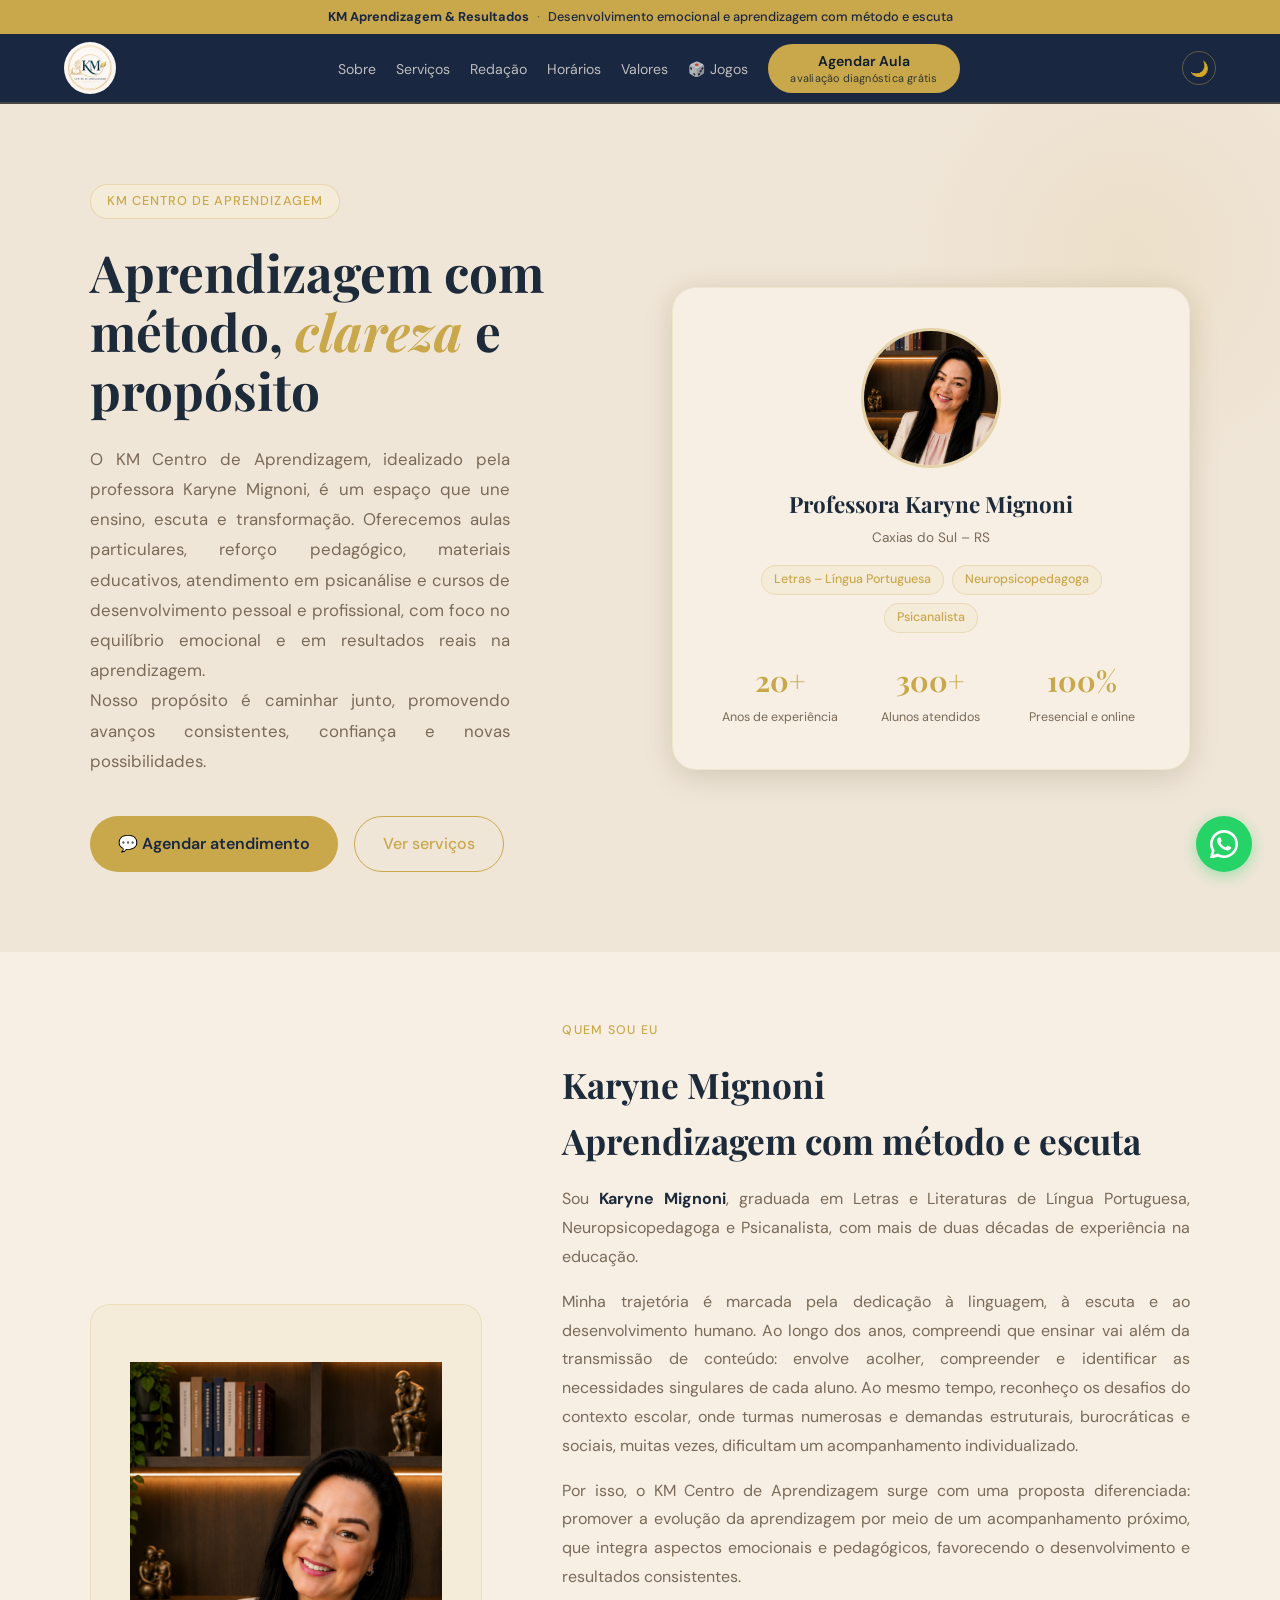
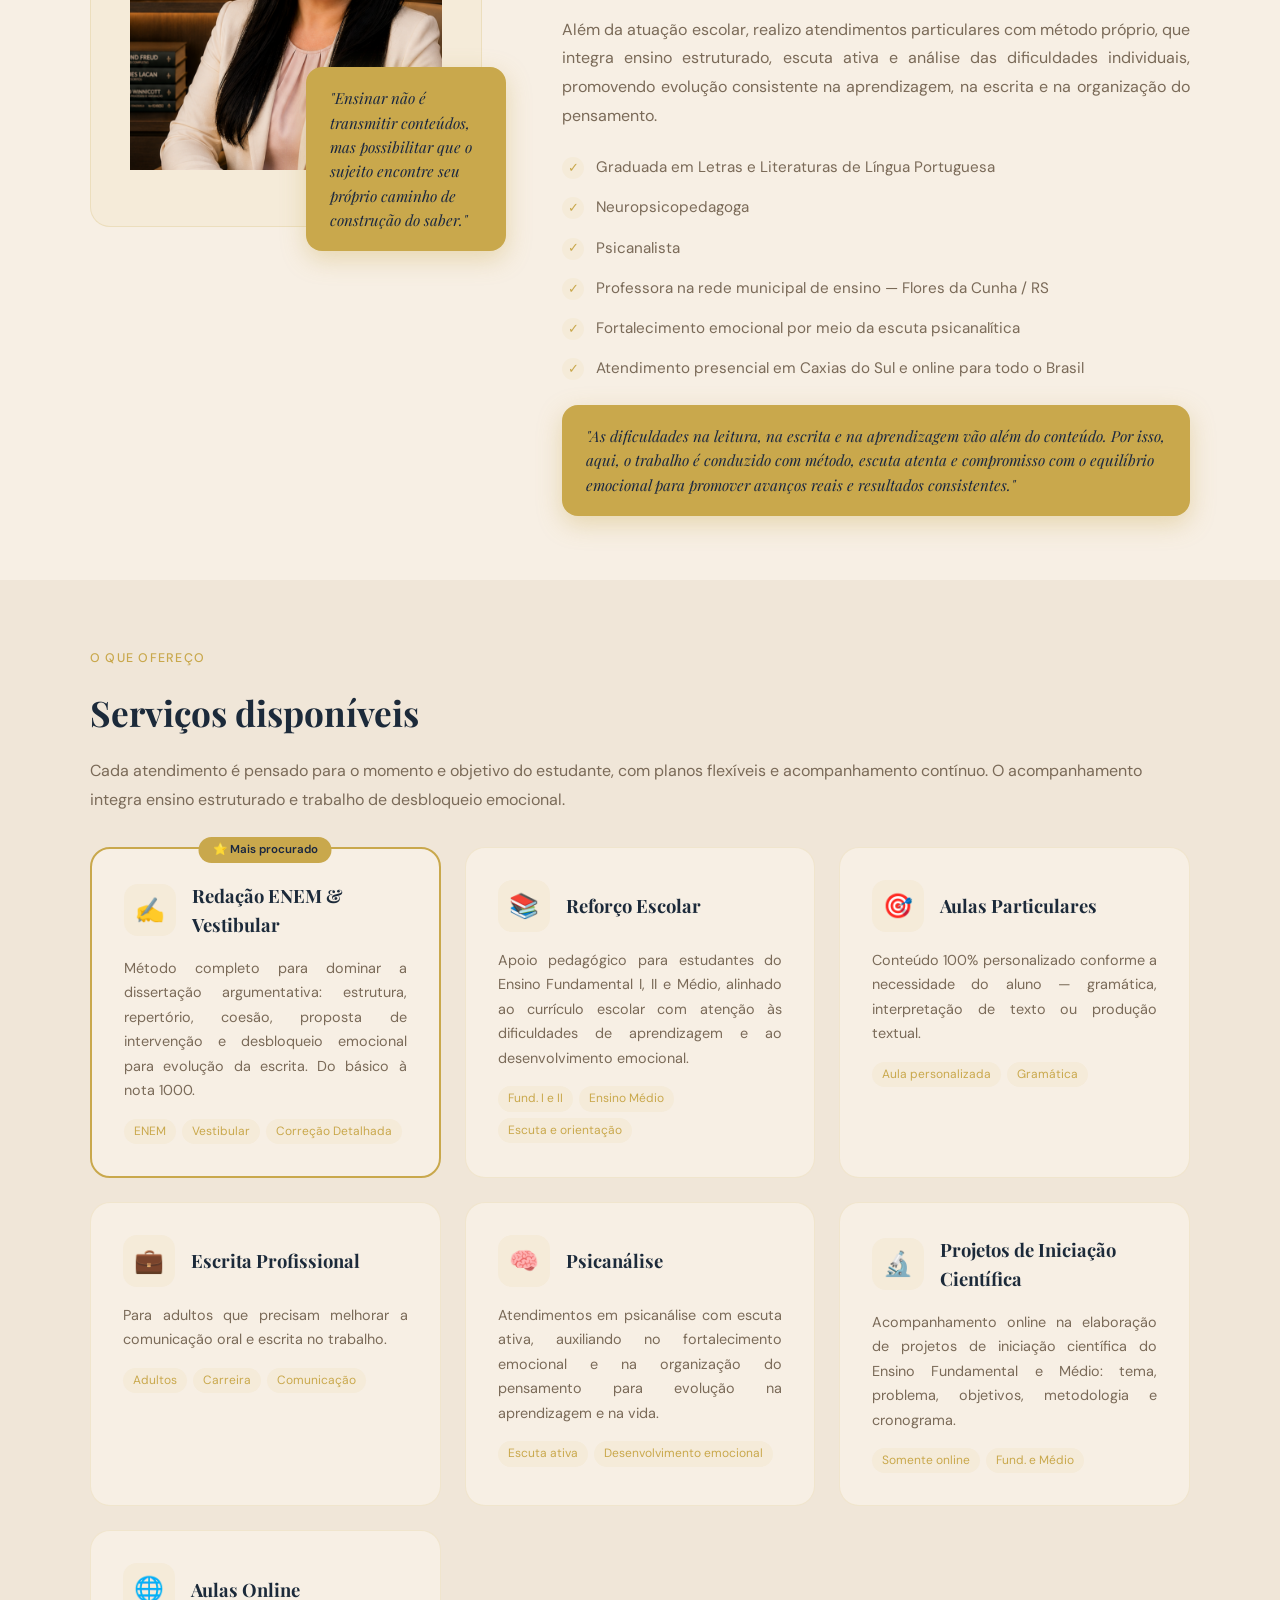
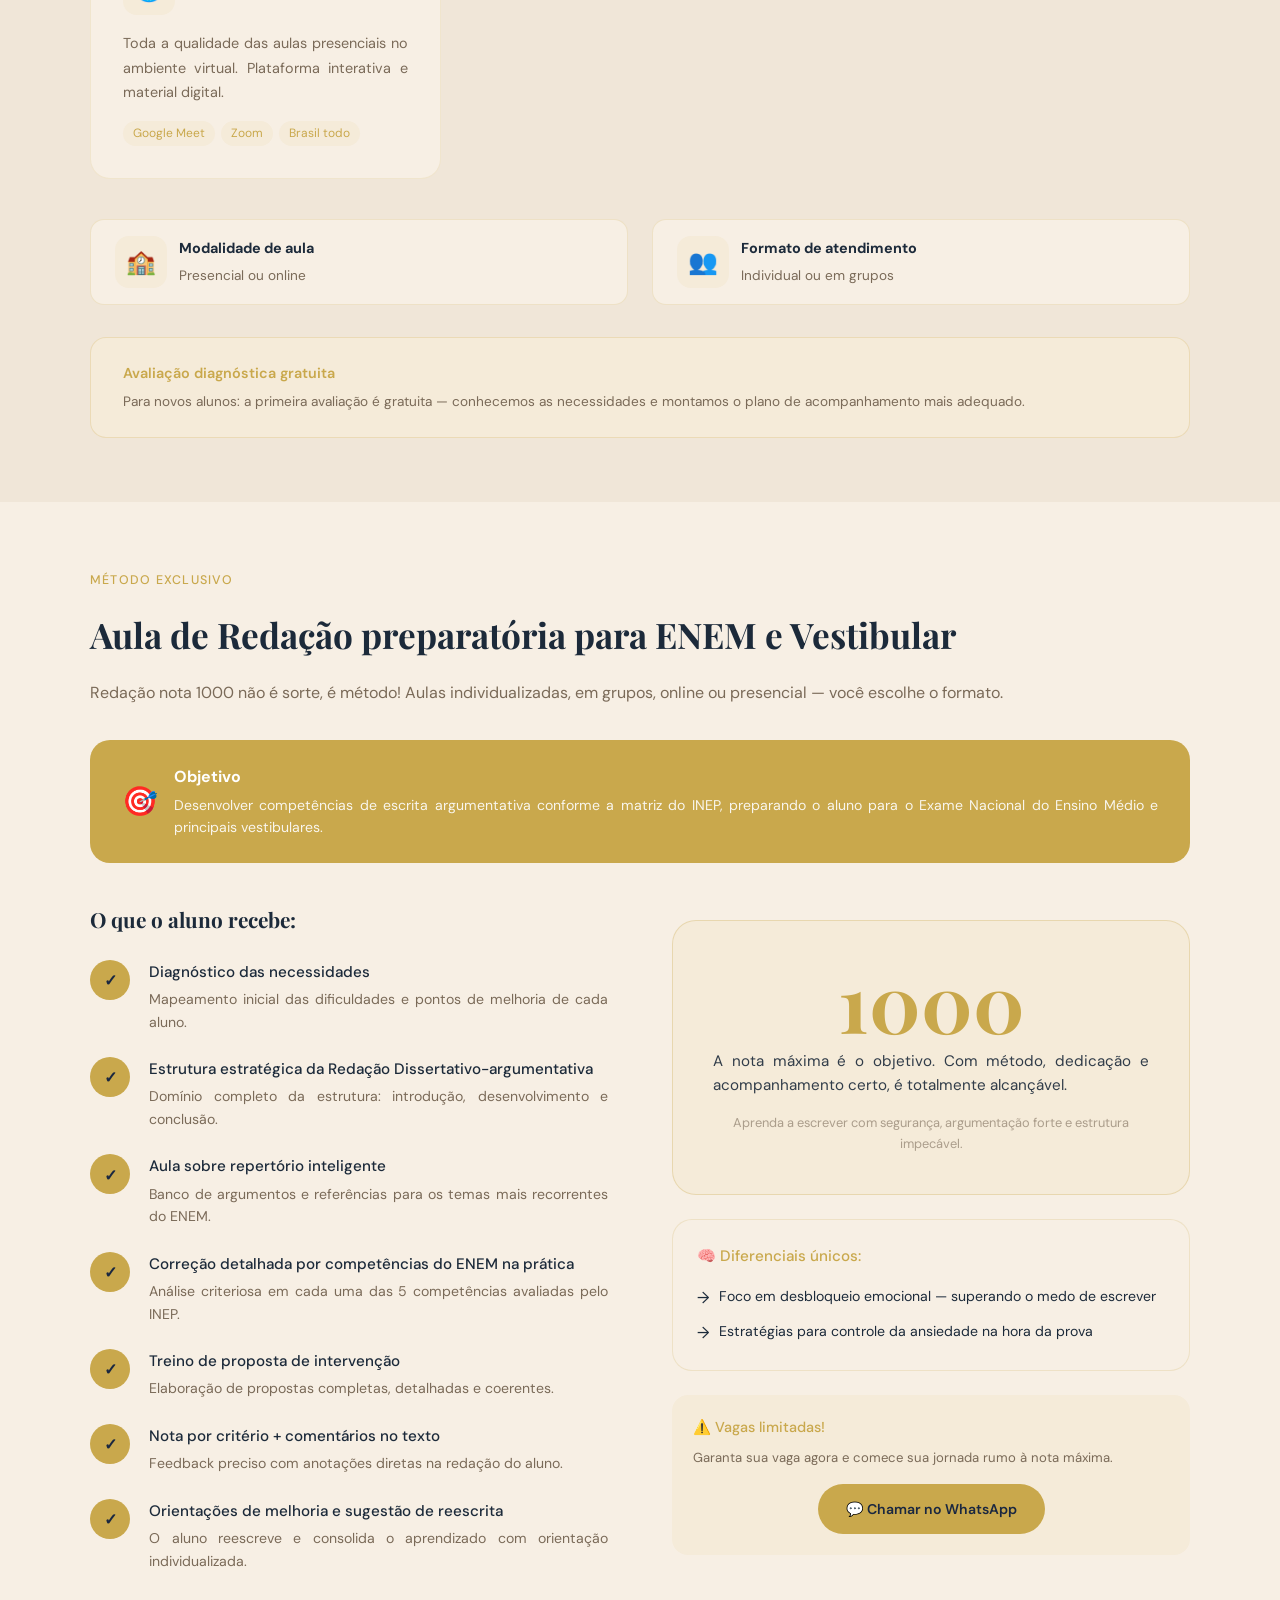
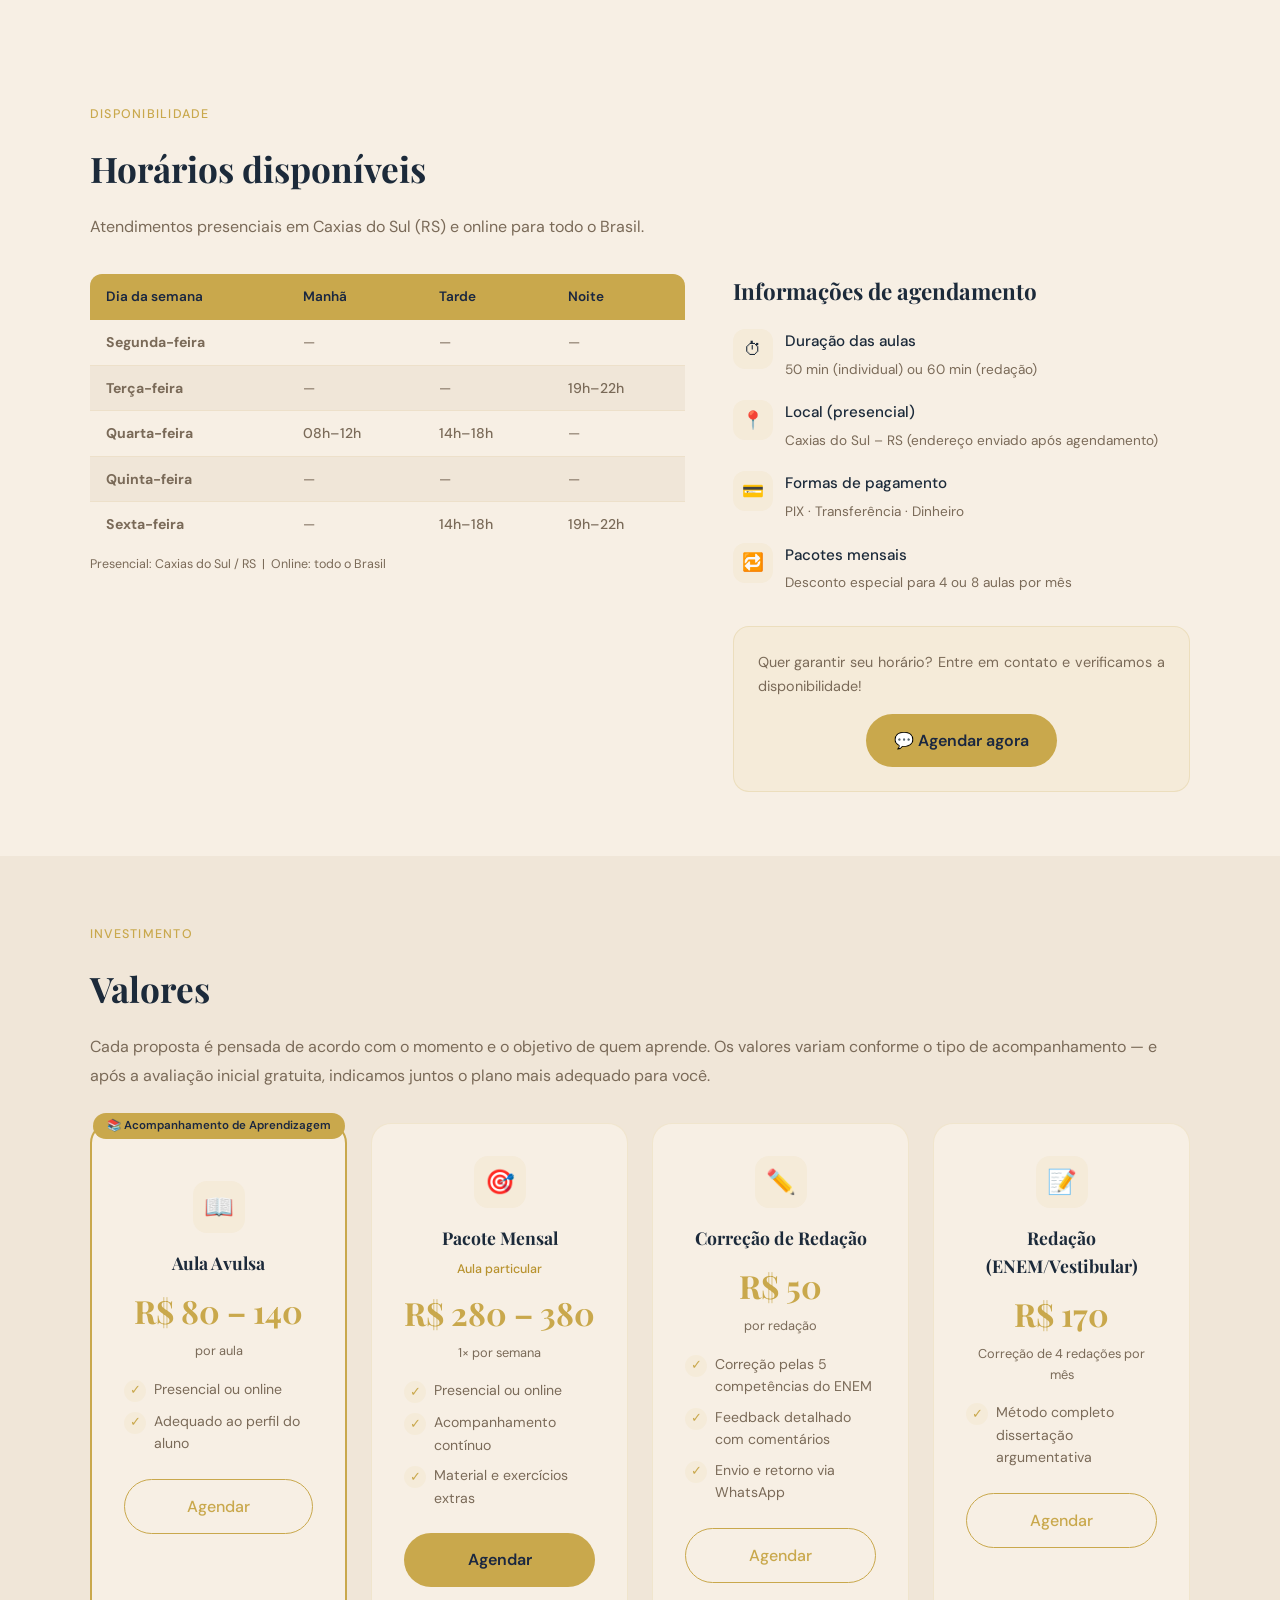
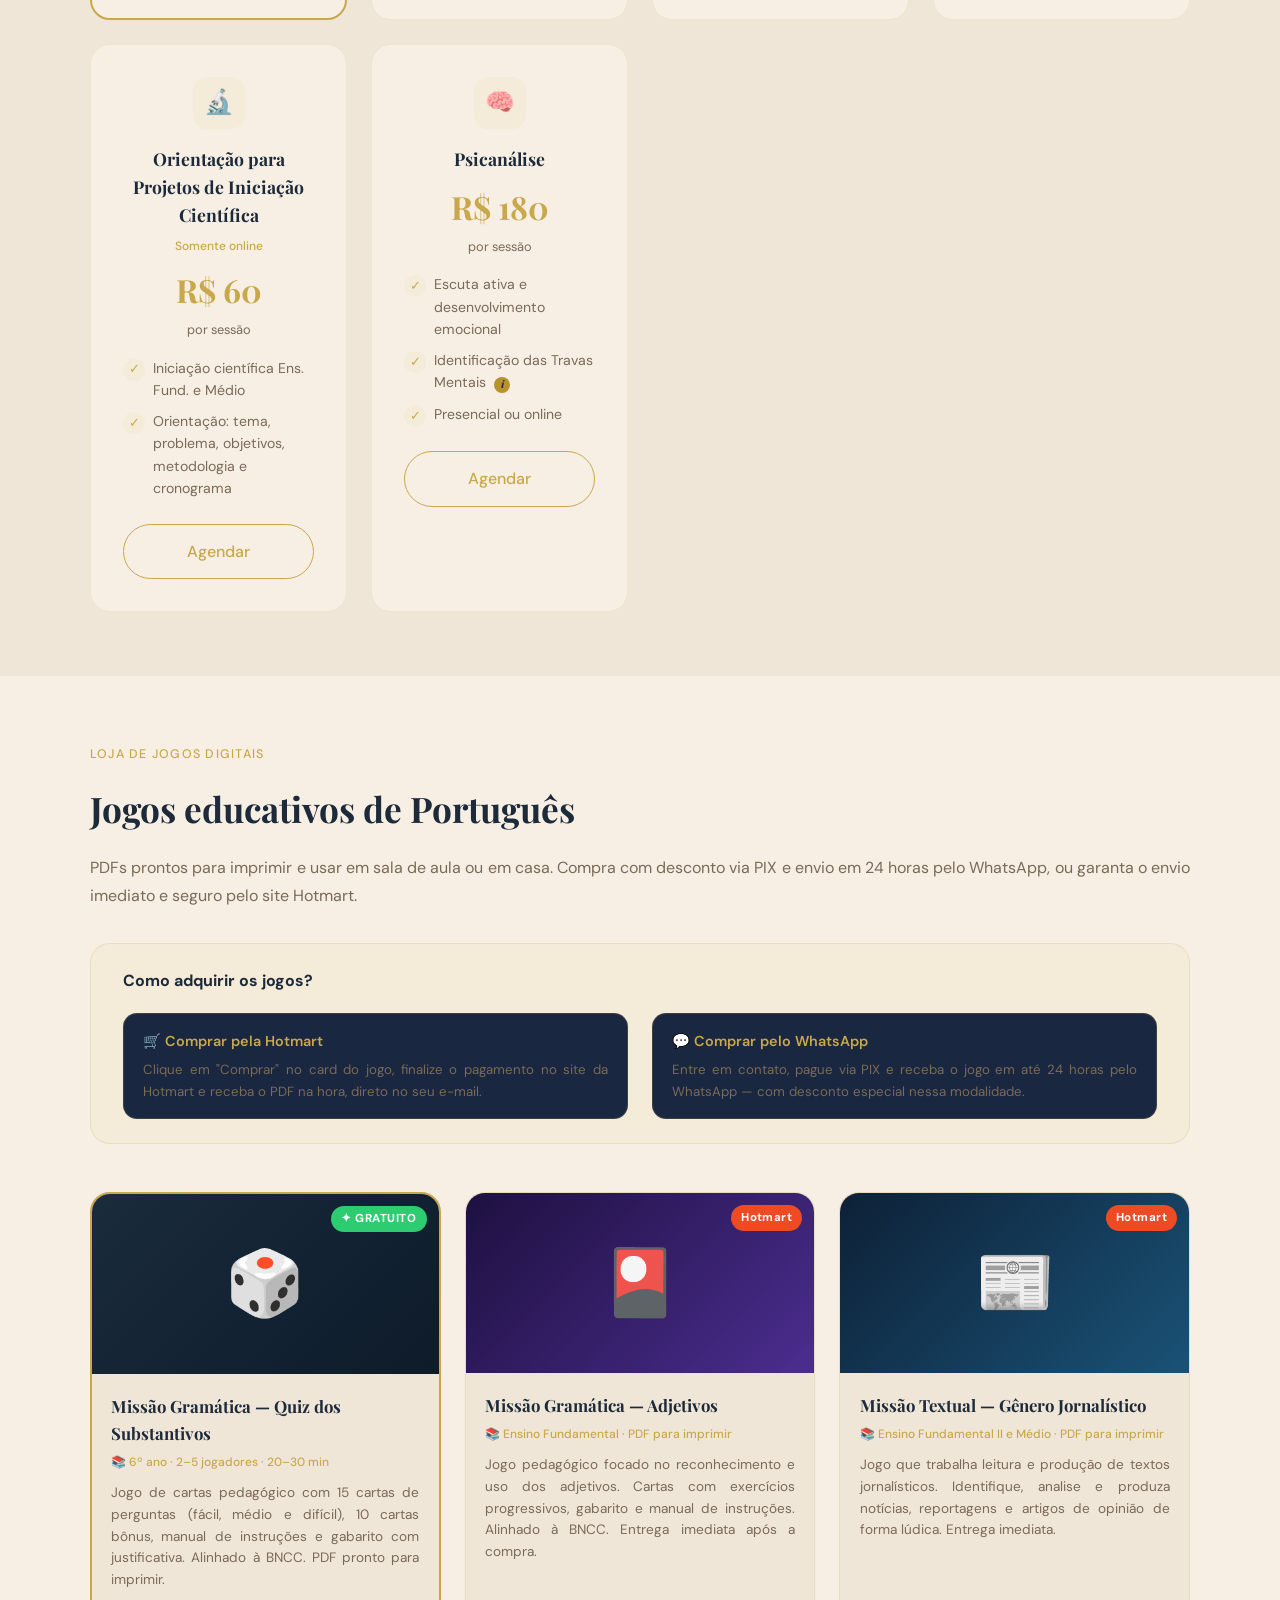
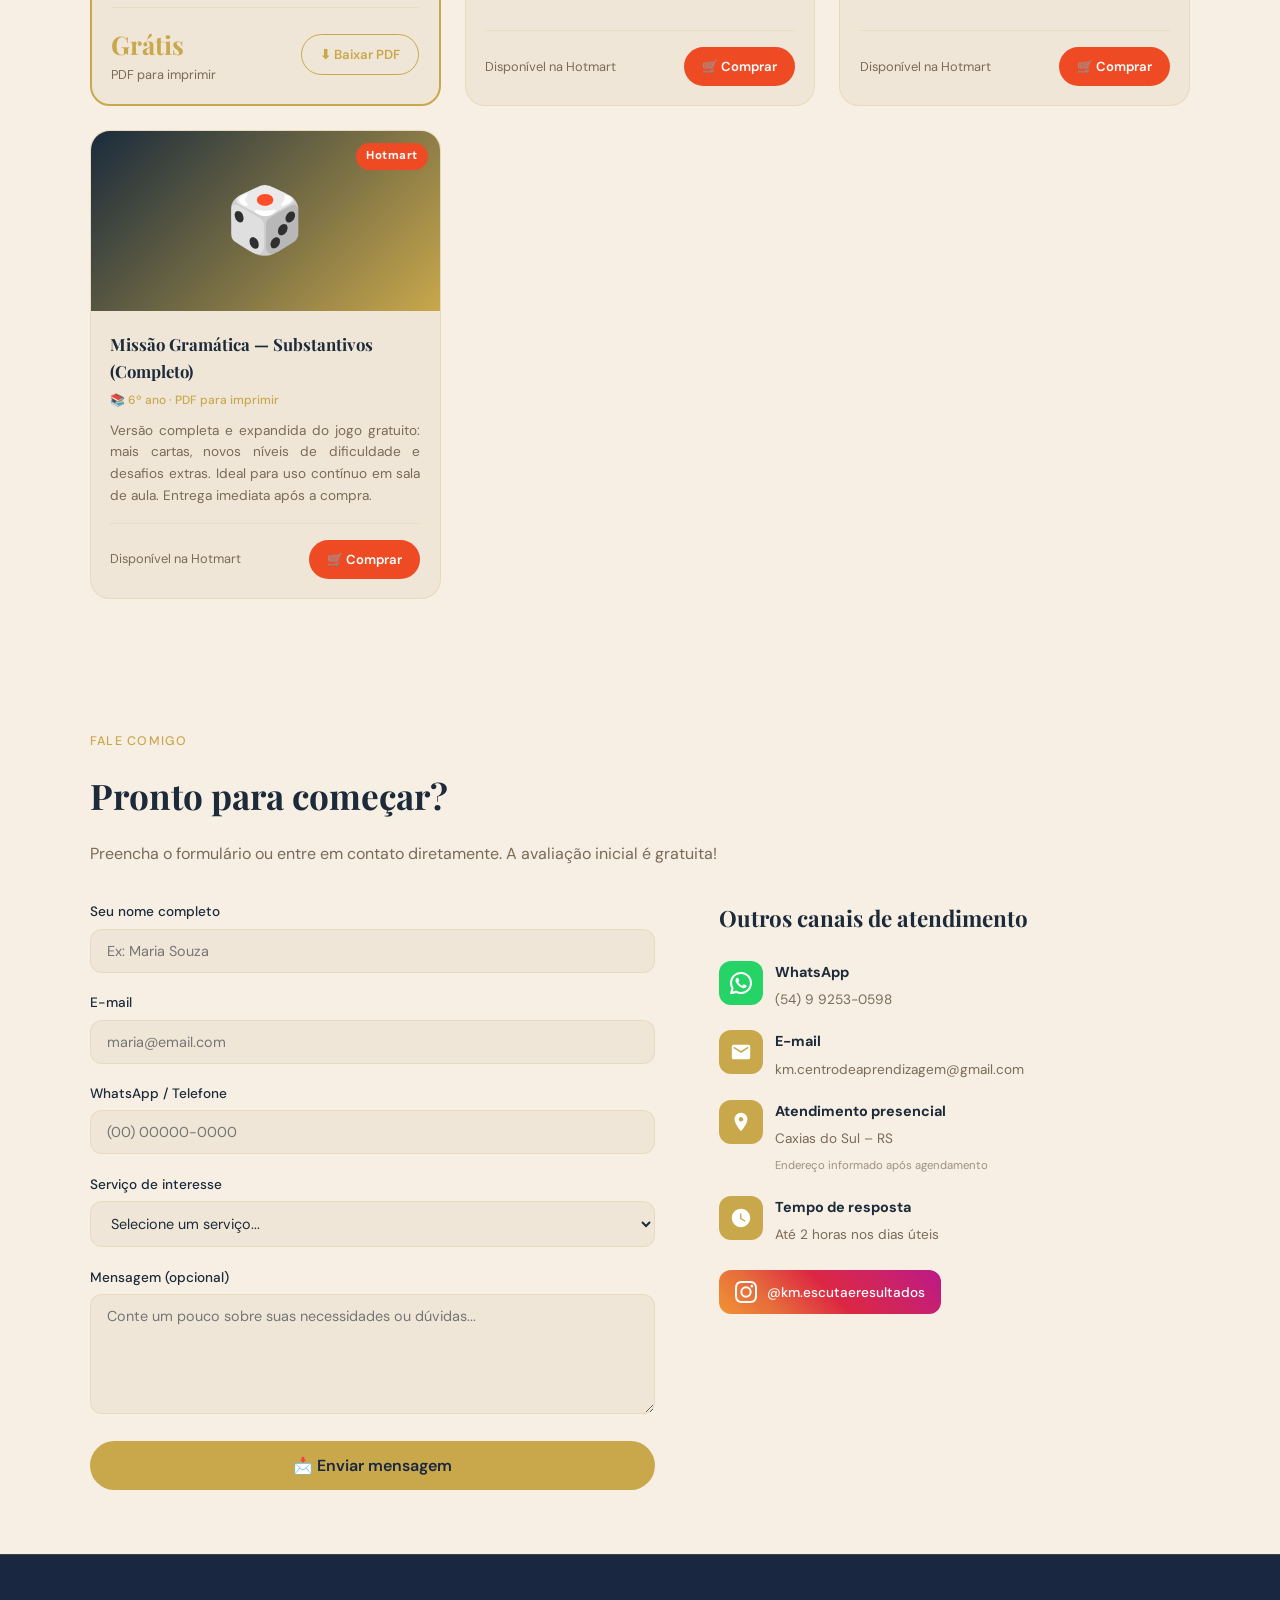
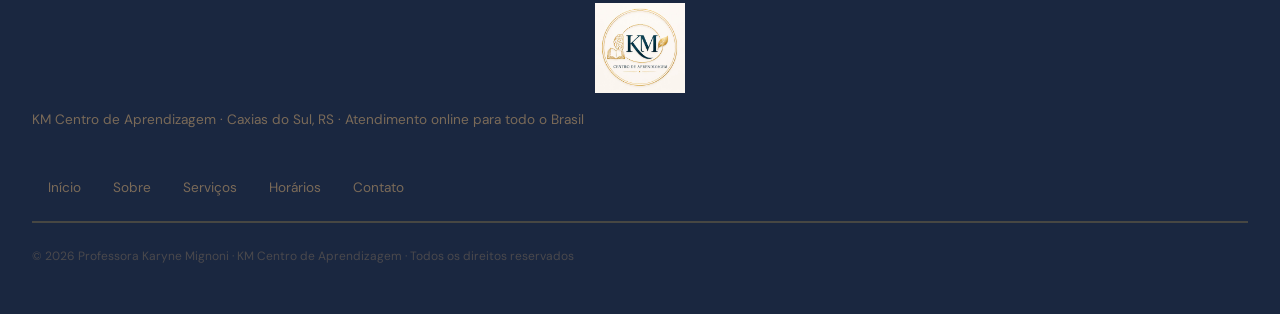
==== commit 40a8e9f7: "Renomeia seção para Valores e corrige cabeçalho fixo no mobile - "Planos e valores" → "Valores" no m" ====
--- a/index.html
+++ b/index.html
@@ -80,7 +80,7 @@
 }
 </script>
 <link href="https://fonts.googleapis.com/css2?family=Playfair+Display:ital,wght@0,400;0,700;1,400&family=DM+Sans:wght@300;400;500&display=swap" rel="stylesheet">
-<link rel="stylesheet" href="assets/css/style.css?v=8">
+<link rel="stylesheet" href="assets/css/style.css?v=10">
 </head>
 <body>
 
@@ -103,7 +103,7 @@
       <li><a href="#redacao">Redação</a></li>
       <li><a href="#horarios">Horários</a></li>
       <!-- <li><a href="#depoimentos">Depoimentos</a></li> -->
-      <li><a href="#valores">Planos</a></li>
+      <li><a href="#valores">Valores</a></li>
       <li><a href="#jogos">🎲 Jogos</a></li>
       <li><a href="#contato" class="nav-cta">Agendar Aula<span class="nav-cta-sub">avaliação diagnóstica grátis</span></a></li>
     </ul>
@@ -528,7 +528,7 @@
 <section id="valores">
   <div class="container">
     <span class="section-label">Investimento</span>
-    <h2 class="section-title">Planos e valores</h2>
+    <h2 class="section-title">Valores</h2>
     <p class="section-sub" style="margin-bottom:2rem;max-width:100%;">Cada proposta é pensada de acordo com o momento e o objetivo de quem aprende. Os valores variam conforme o tipo de acompanhamento — e após a avaliação inicial gratuita, indicamos juntos o plano mais adequado para você.</p>
     <div class="valores-grid">
 
@@ -751,7 +751,7 @@
           <button type="submit" class="form-submit" id="submit-btn">📩 Enviar mensagem</button>
           <p id="form-error" style="display:none;color:#c0392b;font-size:0.85rem;margin-top:0.8rem;text-align:center;">Ops! Algo deu errado. Tente novamente ou chame no WhatsApp.</p>
         </form>
-        <script src="assets/js/main.js?v=7" defer></script>
+        <script src="assets/js/main.js?v=9" defer></script>
       </div>
       <div class="contato-info">
         <h3>Outros canais de atendimento</h3>
--- a/assets/css/style.css
+++ b/assets/css/style.css
@@ -54,6 +54,7 @@
 
 /* NAV */
 nav {
+  position: -webkit-sticky;
   position: sticky;
   top: 0;
   z-index: 9999;
@@ -648,6 +649,8 @@
   .hero h1 { font-size: 2.2rem; }
   .sobre-img { aspect-ratio: 4/3; }
   .sobre-quote-box { display: none; }
+  nav { position: fixed; top: 0; left: 0; right: 0; }
+  body { padding-top: 68px; }
   .nav-inner { padding: 8px 16px; }
   #nav-toggle { display: flex; }
   .nav-links {
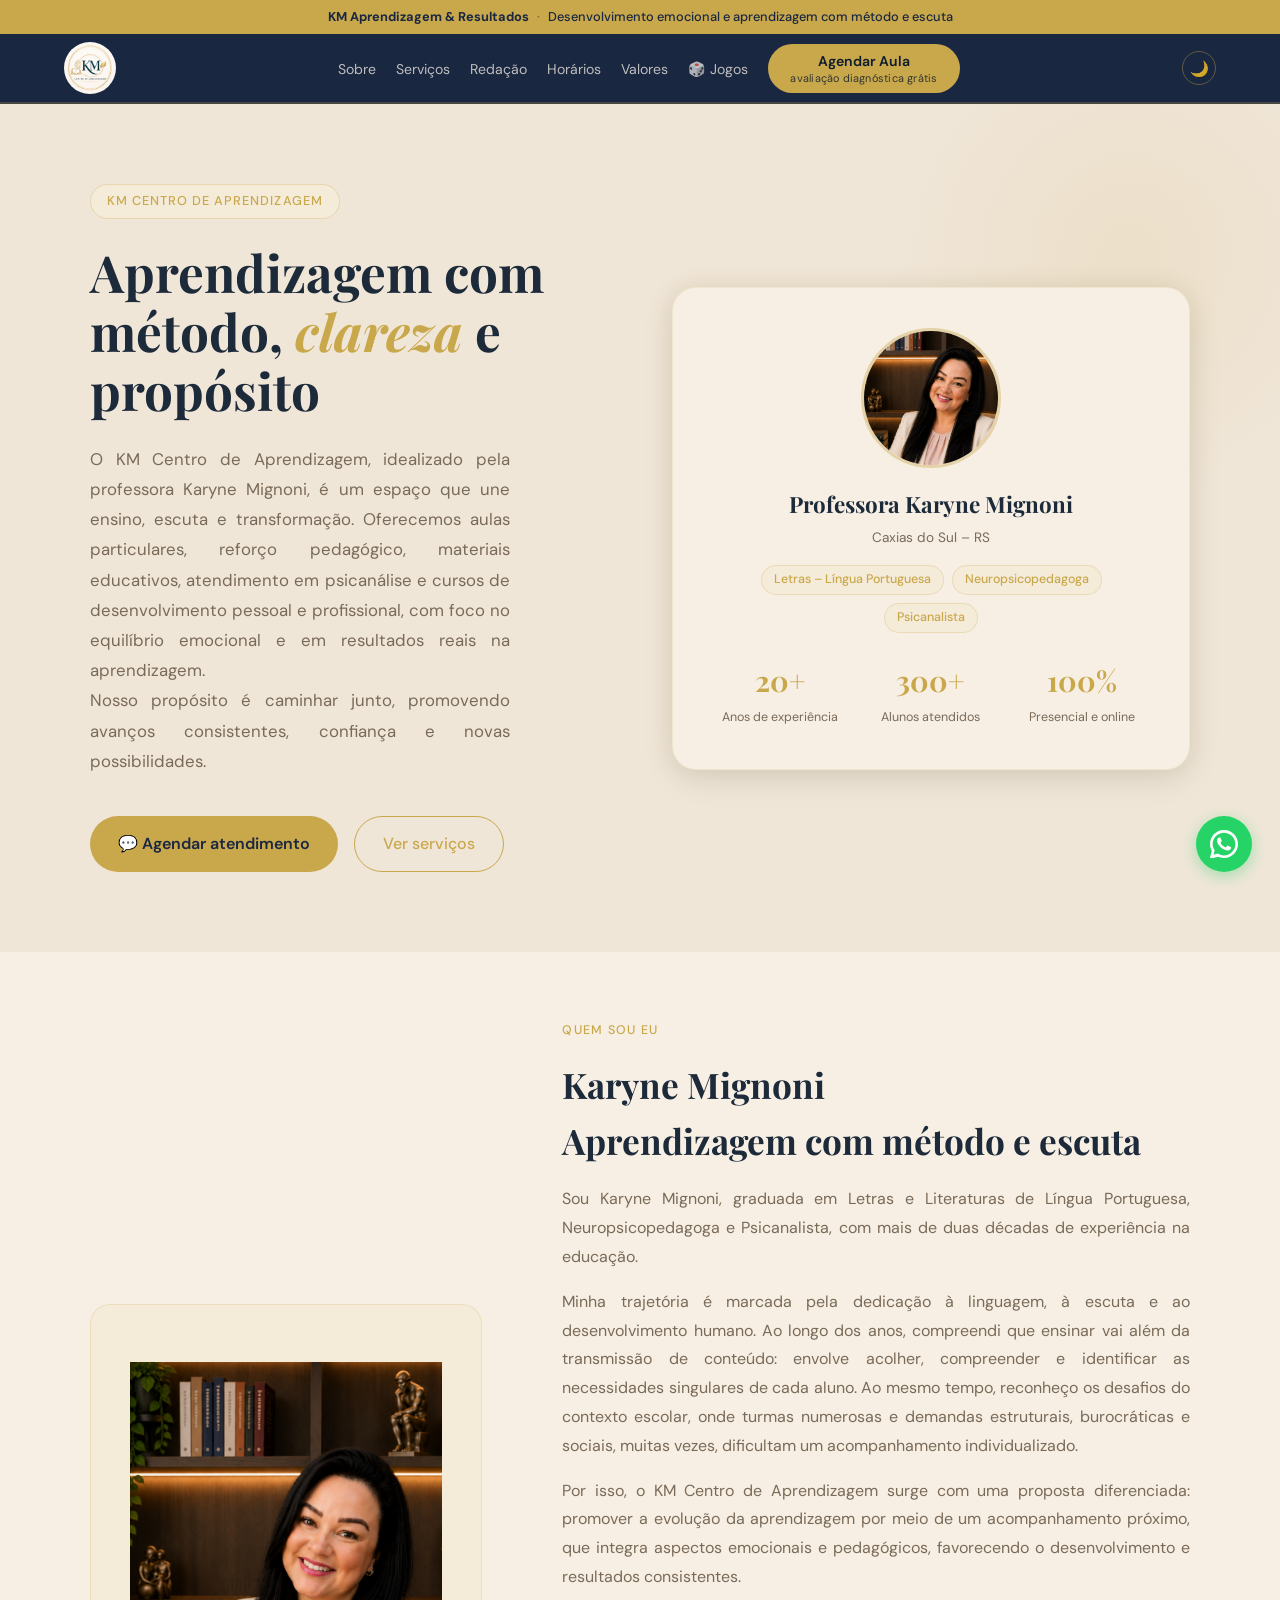
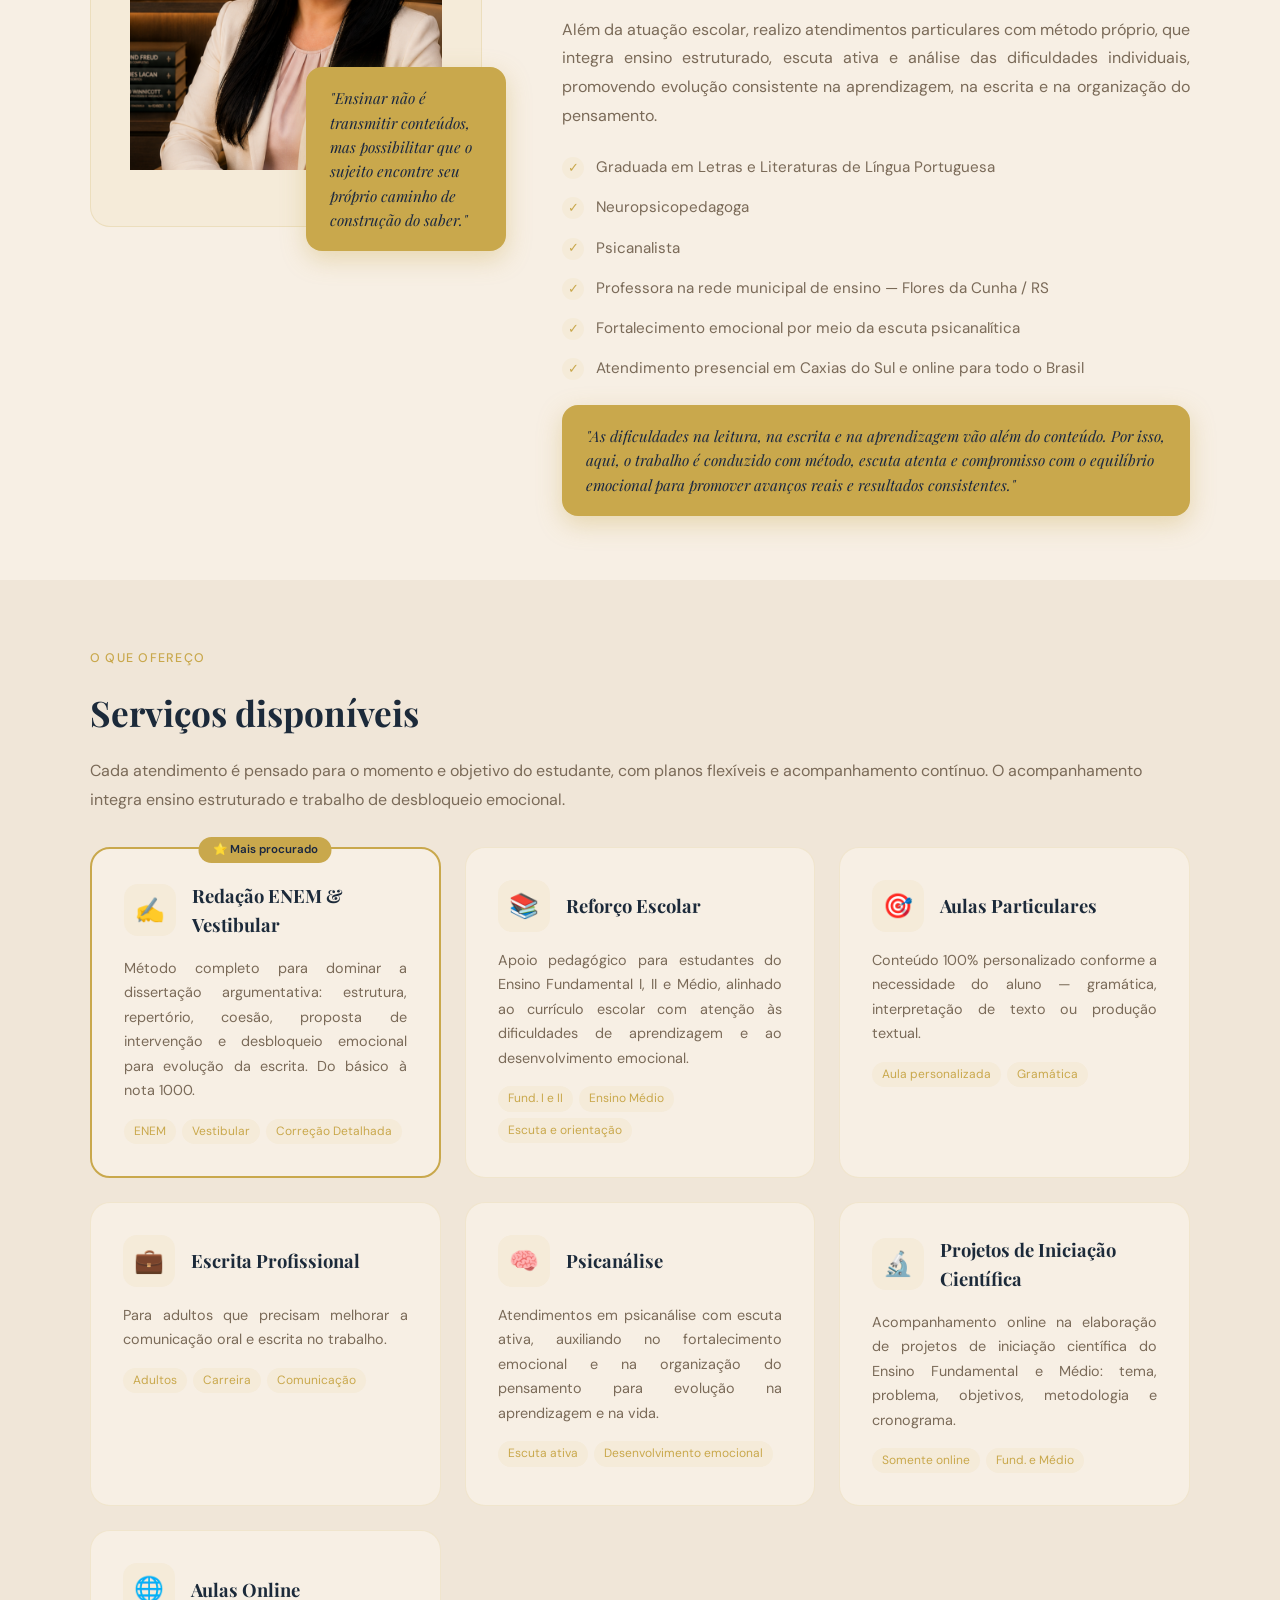
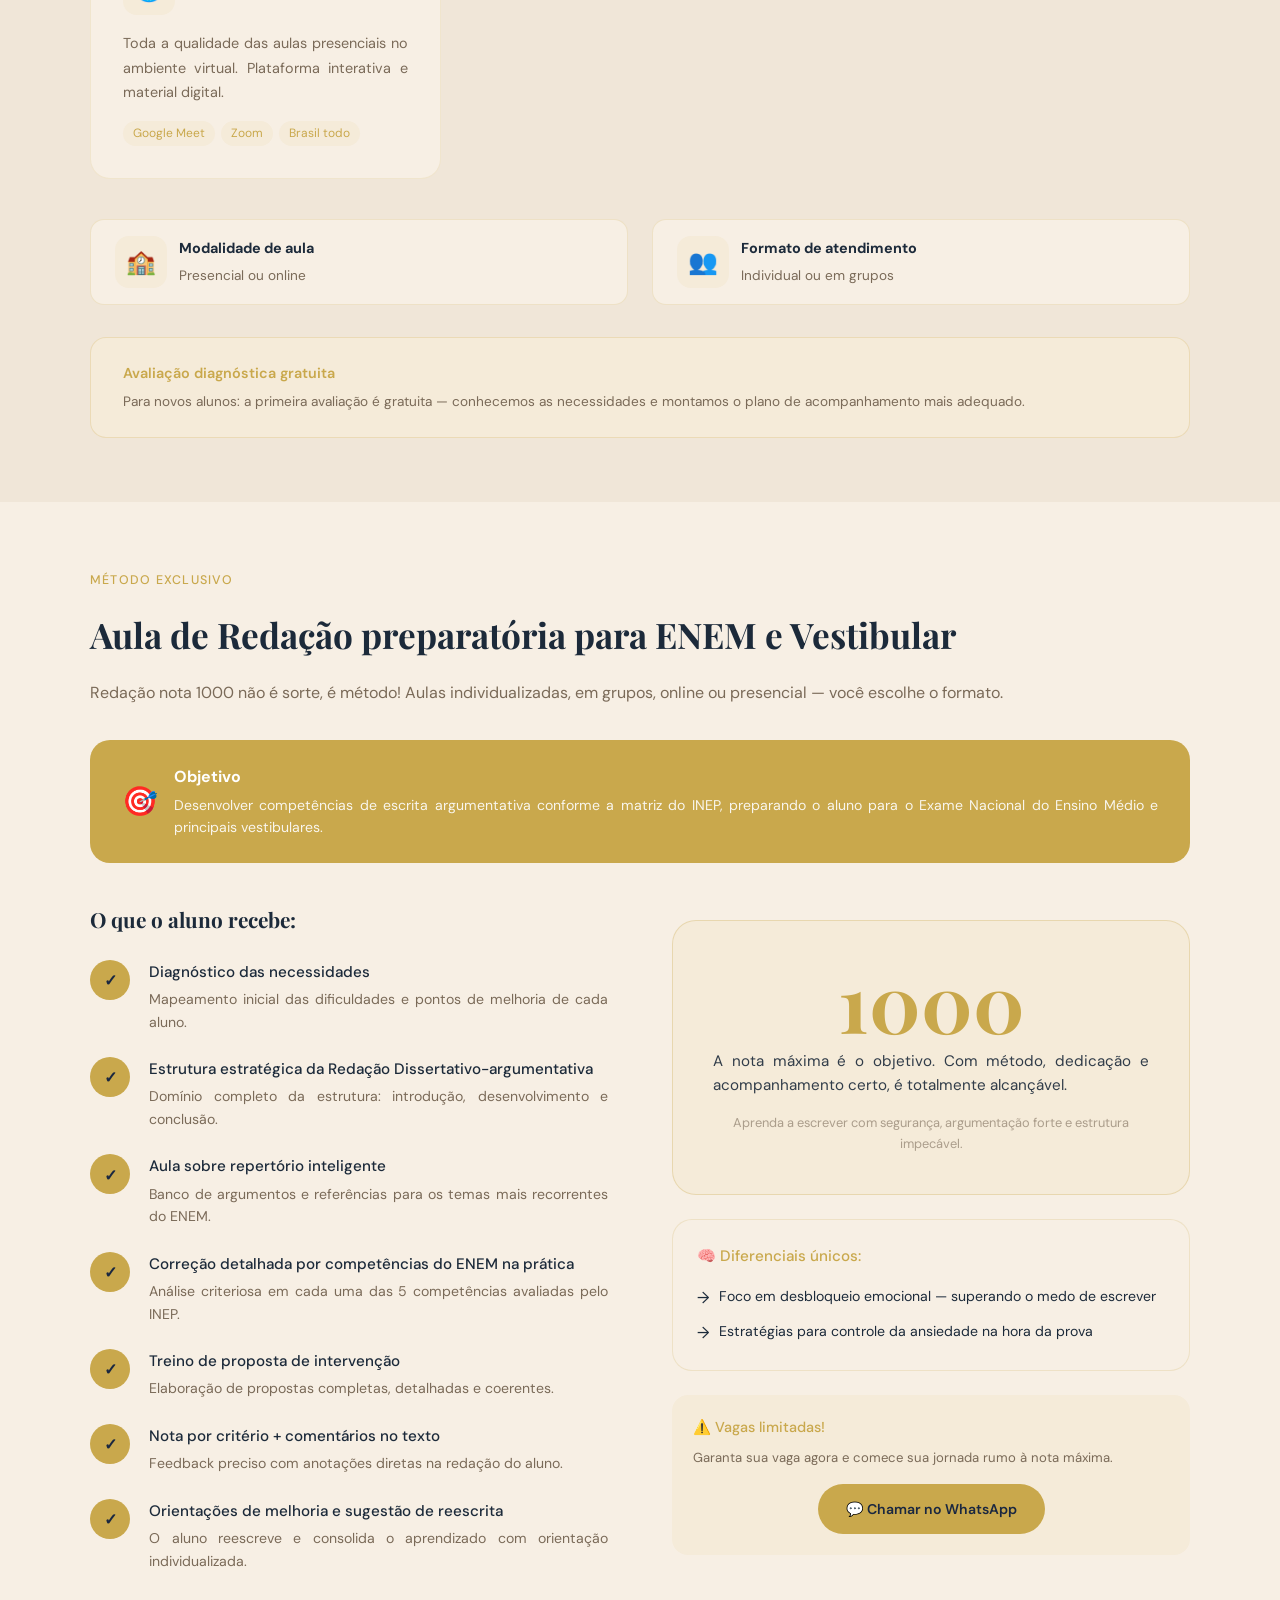
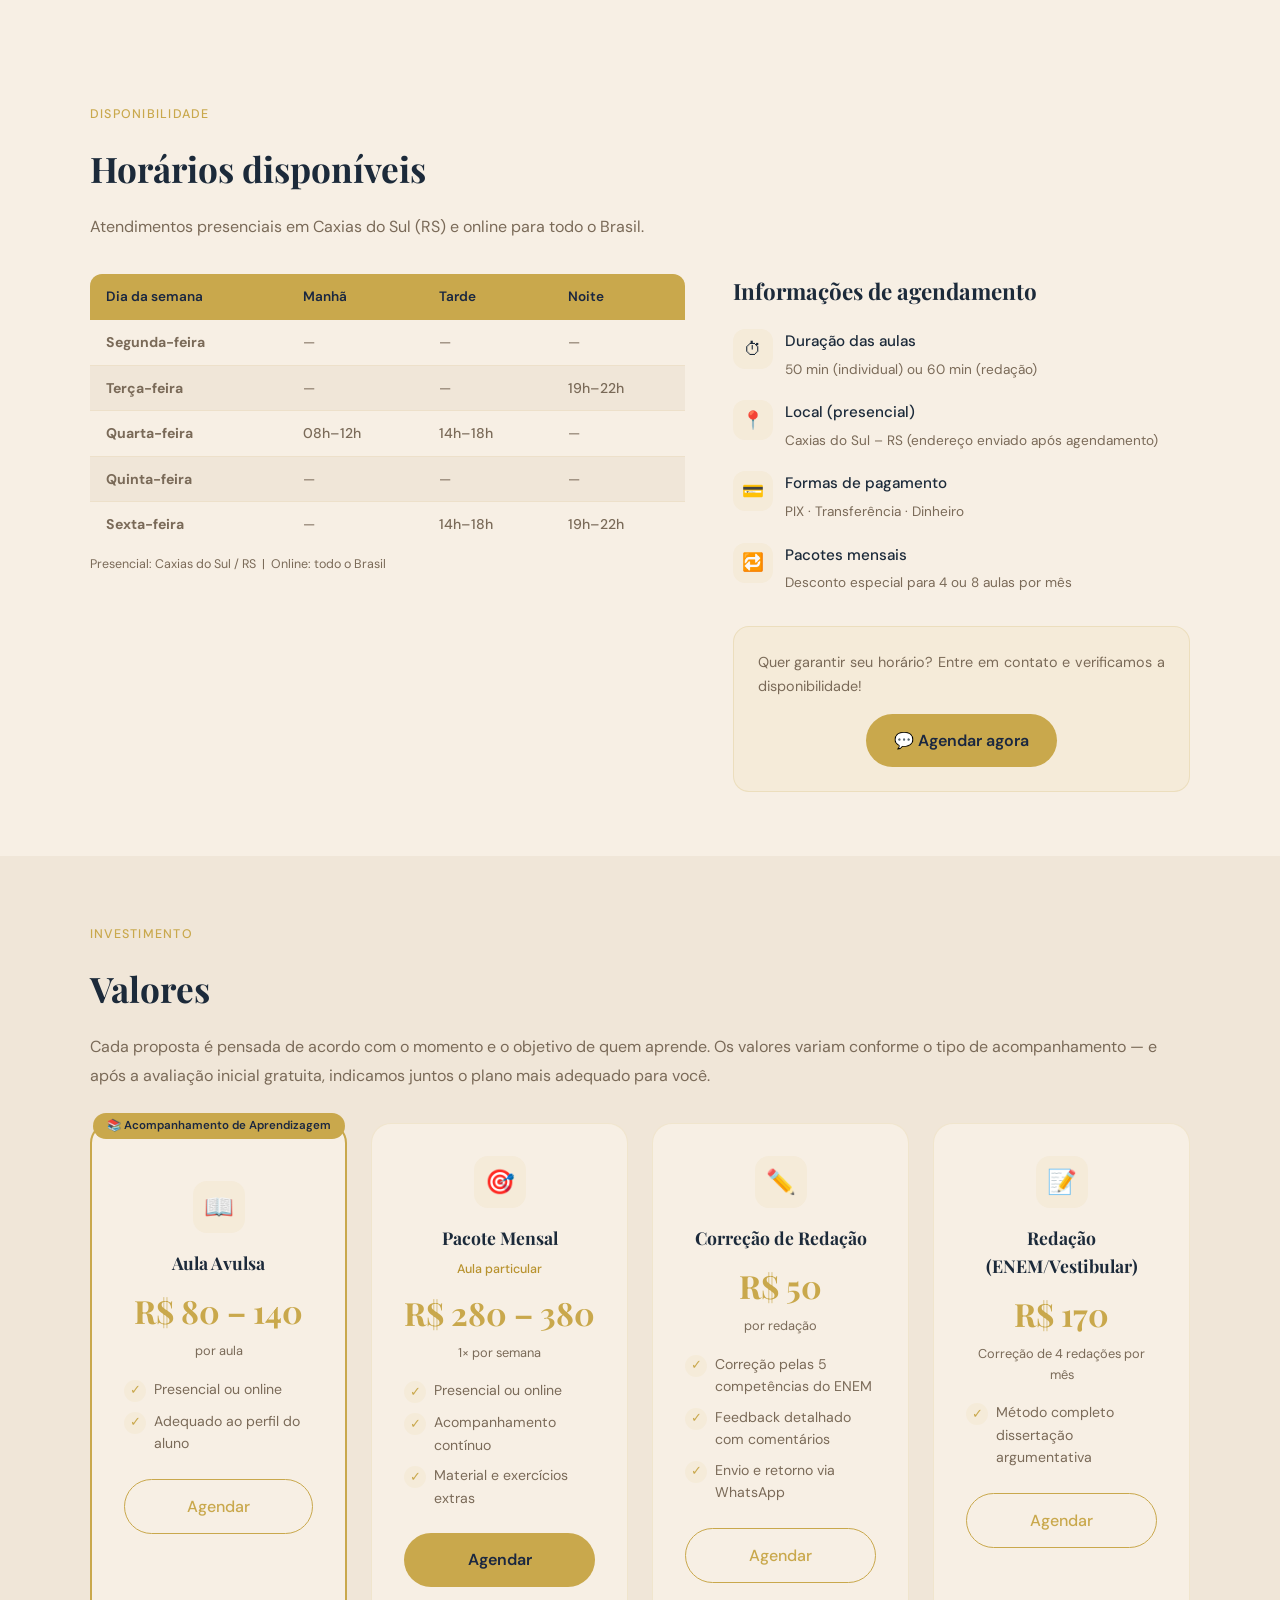
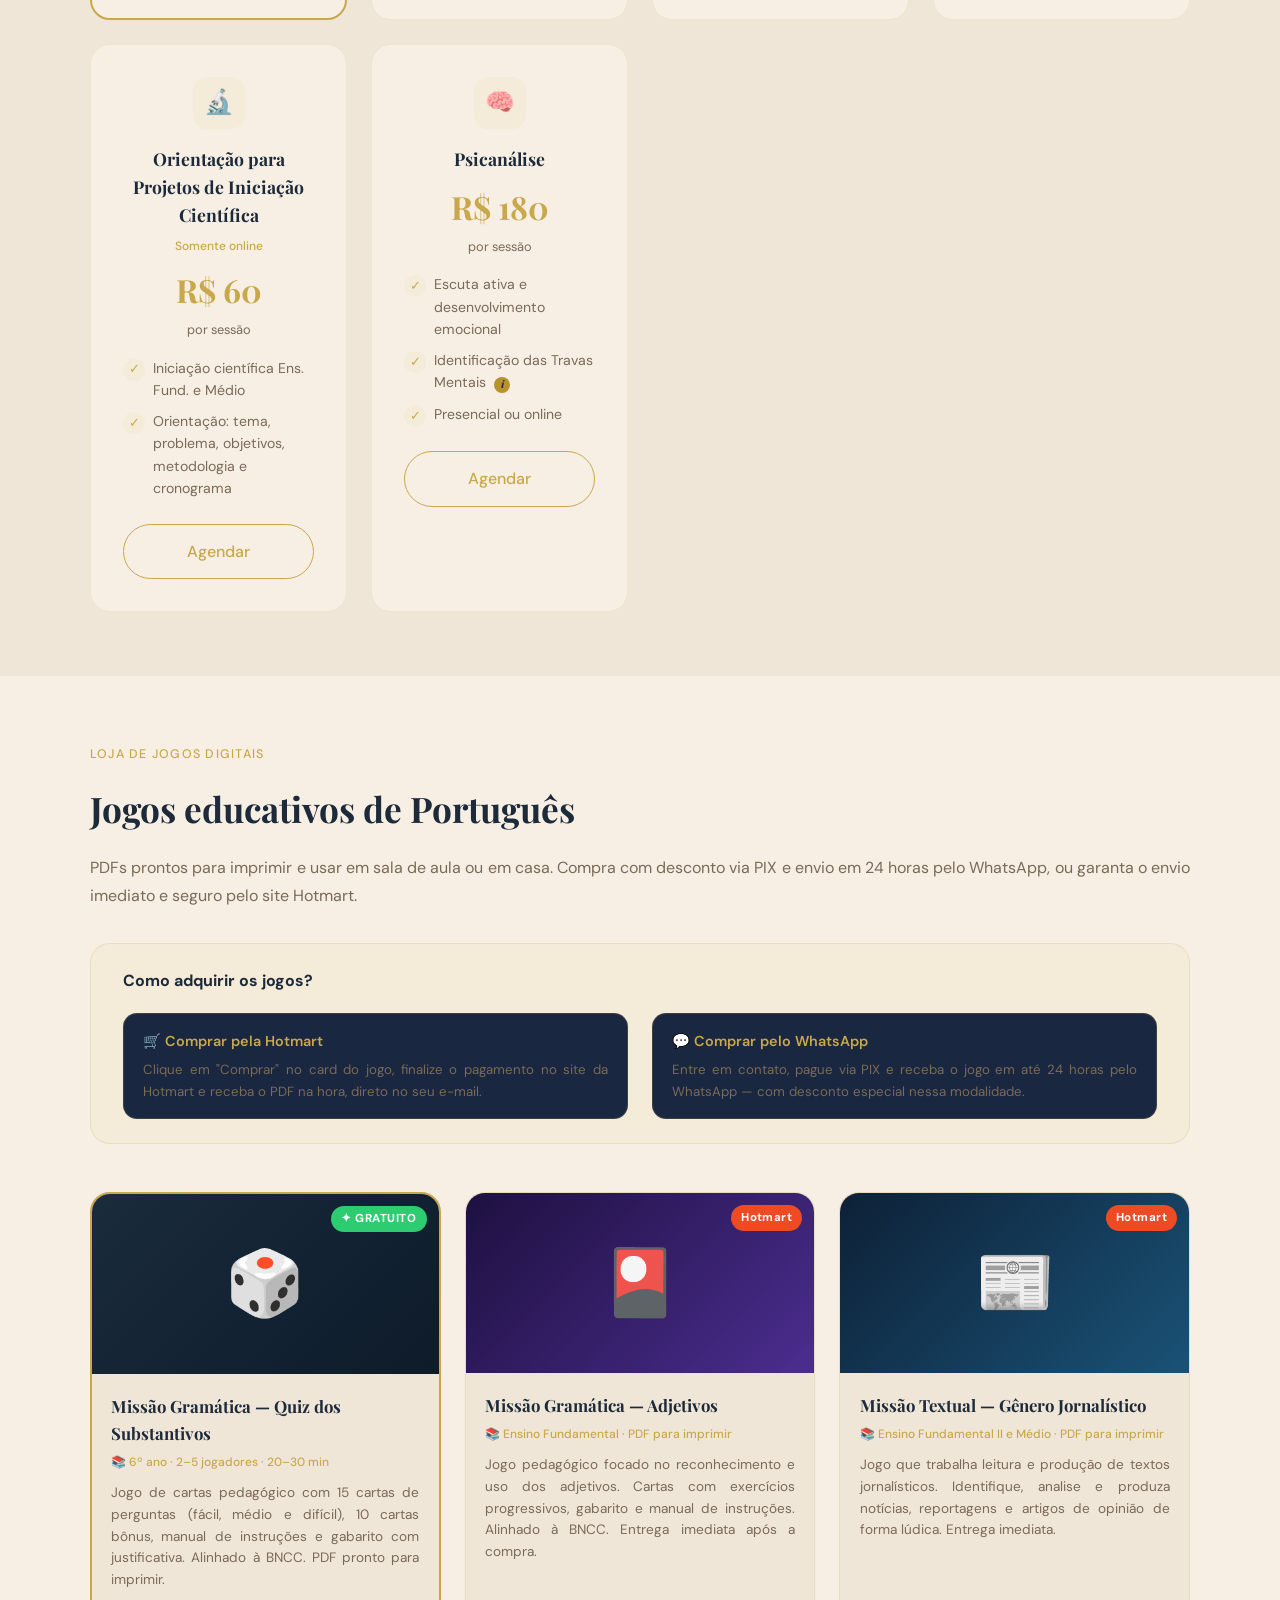
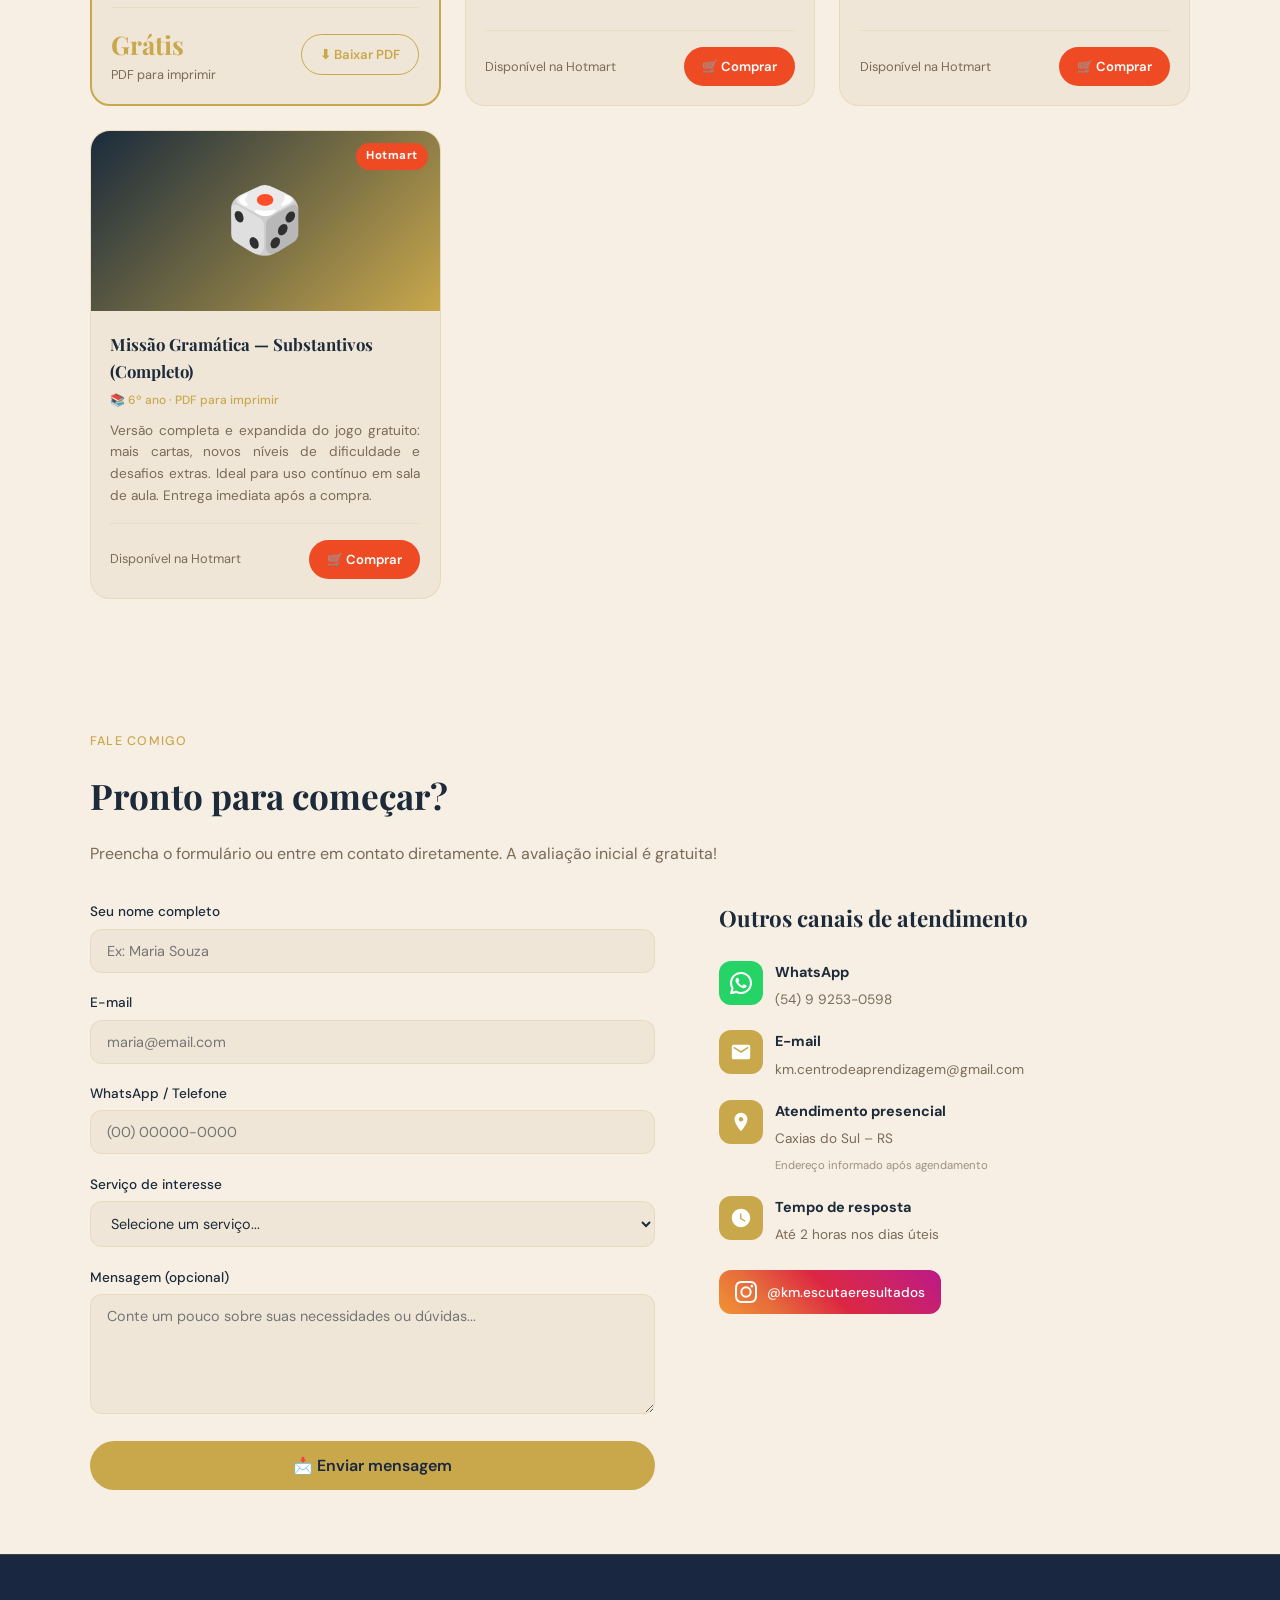
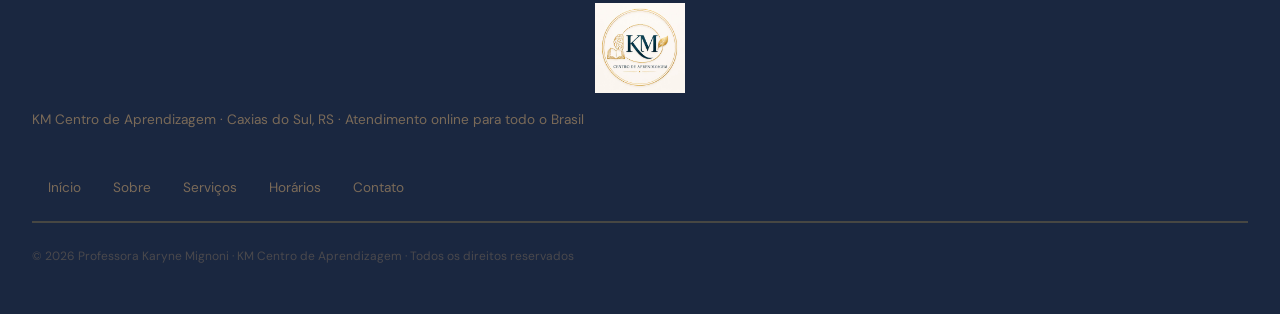
==== commit 6ada85f7: "Adiciona painel de edição de conteúdo" ====
--- a/index.html
+++ b/index.html
@@ -80,7 +80,8 @@
 }
 </script>
 <link href="https://fonts.googleapis.com/css2?family=Playfair+Display:ital,wght@0,400;0,700;1,400&family=DM+Sans:wght@300;400;500&display=swap" rel="stylesheet">
-<link rel="stylesheet" href="assets/css/style.css?v=10">
+<link rel="stylesheet" href="assets/css/style.css?v=12">
+<script src="assets/js/content.js?v=1" defer></script>
 </head>
 <body>
 
@@ -121,9 +122,9 @@
 <section class="hero" id="inicio">
   <div class="hero-inner">
     <div>
-      <span class="hero-tag">KM Centro de Aprendizagem</span>
-      <h1>Aprendizagem com método, <em>clareza</em> e propósito</h1>
-      <p class="hero-sub" style="text-align:justify;">O KM Centro de Aprendizagem, idealizado pela professora Karyne Mignoni, é um espaço que une ensino, escuta e transformação. Oferecemos aulas particulares, reforço pedagógico, materiais educativos, atendimento em psicanálise e cursos de desenvolvimento pessoal e profissional, com foco no equilíbrio emocional e em resultados reais na aprendizagem.<br>Nosso propósito é caminhar junto, promovendo avanços consistentes, confiança e novas possibilidades.</p>
+      <span class="hero-tag" data-content="hero.selo">KM Centro de Aprendizagem</span>
+      <h1><span data-content="hero.titulo">Aprendizagem com método,</span> <em data-content="hero.destaque">clareza</em> <span data-content="hero.complemento">e propósito</span></h1>
+      <p class="hero-sub" style="text-align:justify;" data-content="hero.descricao" data-content-multiline="true">O KM Centro de Aprendizagem, idealizado pela professora Karyne Mignoni, é um espaço que une ensino, escuta e transformação. Oferecemos aulas particulares, reforço pedagógico, materiais educativos, atendimento em psicanálise e cursos de desenvolvimento pessoal e profissional, com foco no equilíbrio emocional e em resultados reais na aprendizagem.<br>Nosso propósito é caminhar junto, promovendo avanços consistentes, confiança e novas possibilidades.</p>
       <div class="hero-btns">
         <a href="https://wa.me/5554992530598?text=Olá%2C+Karyne%21+Vim+pelo+site+do+KM+Centro+de+Aprendizagem+e+gostaria+de+agendar+minha+avaliação+gratuita" target="_blank" class="btn-primary">💬 Agendar atendimento</a>
         <a href="#servicos" class="btn-secondary">Ver serviços</a>
@@ -160,12 +161,12 @@
         <div class="sobre-quote-box">"Ensinar não é transmitir conteúdos, mas possibilitar que o sujeito encontre seu próprio caminho de construção do saber."</div>
       </div>
       <div>
-        <span class="section-label">Quem sou eu</span>
-        <h2 class="section-title">Karyne Mignoni<br>Aprendizagem com método e escuta</h2>
-        <p style="color:var(--texto-suave);line-height:1.8;margin-bottom:1rem;text-align:justify;">Sou <strong style="color:var(--texto);">Karyne Mignoni</strong>, graduada em Letras e Literaturas de Língua Portuguesa, Neuropsicopedagoga e Psicanalista, com mais de duas décadas de experiência na educação.</p>
-        <p style="color:var(--texto-suave);line-height:1.8;margin-bottom:1rem;text-align:justify;">Minha trajetória é marcada pela dedicação à linguagem, à escuta e ao desenvolvimento humano. Ao longo dos anos, compreendi que ensinar vai além da transmissão de conteúdo: envolve acolher, compreender e identificar as necessidades singulares de cada aluno. Ao mesmo tempo, reconheço os desafios do contexto escolar, onde turmas numerosas e demandas estruturais, burocráticas e sociais, muitas vezes, dificultam um acompanhamento individualizado.</p>
-        <p style="color:var(--texto-suave);line-height:1.8;margin-bottom:1.5rem;text-align:justify;">Por isso, o KM Centro de Aprendizagem surge com uma proposta diferenciada: promover a evolução da aprendizagem por meio de um acompanhamento próximo, que integra aspectos emocionais e pedagógicos, favorecendo o desenvolvimento e resultados consistentes.</p>
-        <p style="color:var(--texto-suave);line-height:1.8;margin-bottom:1rem;text-align:justify;">Além da atuação escolar, realizo atendimentos particulares com método próprio, que integra ensino estruturado, escuta ativa e análise das dificuldades individuais, promovendo evolução consistente na aprendizagem, na escrita e na organização do pensamento.</p>
+        <span class="section-label" data-content="sobre.selo">Quem sou eu</span>
+        <h2 class="section-title"><span data-content="sobre.titulo">Karyne Mignoni</span><br><span data-content="sobre.subtitulo">Aprendizagem com método e escuta</span></h2>
+        <p style="color:var(--texto-suave);line-height:1.8;margin-bottom:1rem;text-align:justify;" data-content="sobre.paragrafos.0">Sou <strong style="color:var(--texto);">Karyne Mignoni</strong>, graduada em Letras e Literaturas de Língua Portuguesa, Neuropsicopedagoga e Psicanalista, com mais de duas décadas de experiência na educação.</p>
+        <p style="color:var(--texto-suave);line-height:1.8;margin-bottom:1rem;text-align:justify;" data-content="sobre.paragrafos.1">Minha trajetória é marcada pela dedicação à linguagem, à escuta e ao desenvolvimento humano. Ao longo dos anos, compreendi que ensinar vai além da transmissão de conteúdo: envolve acolher, compreender e identificar as necessidades singulares de cada aluno. Ao mesmo tempo, reconheço os desafios do contexto escolar, onde turmas numerosas e demandas estruturais, burocráticas e sociais, muitas vezes, dificultam um acompanhamento individualizado.</p>
+        <p style="color:var(--texto-suave);line-height:1.8;margin-bottom:1.5rem;text-align:justify;" data-content="sobre.paragrafos.2">Por isso, o KM Centro de Aprendizagem surge com uma proposta diferenciada: promover a evolução da aprendizagem por meio de um acompanhamento próximo, que integra aspectos emocionais e pedagógicos, favorecendo o desenvolvimento e resultados consistentes.</p>
+        <p style="color:var(--texto-suave);line-height:1.8;margin-bottom:1rem;text-align:justify;" data-content="sobre.paragrafos.3">Além da atuação escolar, realizo atendimentos particulares com método próprio, que integra ensino estruturado, escuta ativa e análise das dificuldades individuais, promovendo evolução consistente na aprendizagem, na escrita e na organização do pensamento.</p>
         <ul class="sobre-lista">
           <li><span class="check">✓</span><span>Graduada em Letras e Literaturas de Língua Portuguesa</span></li>
           <li><span class="check">✓</span><span>Neuropsicopedagoga</span></li>
@@ -183,18 +184,18 @@
 <!-- SERVIÇOS -->
 <section id="servicos">
   <div class="container">
-    <span class="section-label">O que ofereço</span>
-    <h2 class="section-title">Serviços disponíveis</h2>
-    <p class="section-sub">Cada atendimento é pensado para o momento e objetivo do estudante, com planos flexíveis e acompanhamento contínuo. O acompanhamento integra ensino estruturado e trabalho de desbloqueio emocional.</p>
+    <span class="section-label" data-content="servicos.selo">O que ofereço</span>
+    <h2 class="section-title" data-content="servicos.titulo">Serviços disponíveis</h2>
+    <p class="section-sub" data-content="servicos.descricao">Cada atendimento é pensado para o momento e objetivo do estudante, com planos flexíveis e acompanhamento contínuo. O acompanhamento integra ensino estruturado e trabalho de desbloqueio emocional.</p>
     <div class="servicos-grid">
 
       <div class="servico-card destaque">
         <div class="popular-badge">⭐ Mais procurado</div>
         <div class="servico-card-header">
           <div class="servico-icon">✍️</div>
-          <h3>Redação ENEM & Vestibular</h3>
-        </div>
-        <p>Método completo para dominar a dissertação argumentativa: estrutura, repertório, coesão, proposta de intervenção e desbloqueio emocional para evolução da escrita. Do básico à nota 1000.</p>
+          <h3 data-content="servicos.itens.0.titulo">Redação ENEM & Vestibular</h3>
+        </div>
+        <p data-content="servicos.itens.0.descricao">Método completo para dominar a dissertação argumentativa: estrutura, repertório, coesão, proposta de intervenção e desbloqueio emocional para evolução da escrita. Do básico à nota 1000.</p>
         <div class="servico-tags">
           <span class="servico-tag">ENEM</span>
           <span class="servico-tag">Vestibular</span>
@@ -205,9 +206,9 @@
       <div class="servico-card">
         <div class="servico-card-header">
           <div class="servico-icon">📚</div>
-          <h3>Reforço Escolar</h3>
-        </div>
-        <p>Apoio pedagógico para estudantes do Ensino Fundamental I, II e Médio, alinhado ao currículo escolar com atenção às dificuldades de aprendizagem e ao desenvolvimento emocional.</p>
+          <h3 data-content="servicos.itens.1.titulo">Reforço Escolar</h3>
+        </div>
+        <p data-content="servicos.itens.1.descricao">Apoio pedagógico para estudantes do Ensino Fundamental I, II e Médio, alinhado ao currículo escolar com atenção às dificuldades de aprendizagem e ao desenvolvimento emocional.</p>
         <div class="servico-tags">
           <span class="servico-tag">Fund. I e II</span>
           <span class="servico-tag">Ensino Médio</span>
@@ -218,9 +219,9 @@
       <div class="servico-card">
         <div class="servico-card-header">
           <div class="servico-icon">🎯</div>
-          <h3>Aulas Particulares</h3>
-        </div>
-        <p>Conteúdo 100% personalizado conforme a necessidade do aluno — gramática, interpretação de texto ou produção textual.</p>
+          <h3 data-content="servicos.itens.2.titulo">Aulas Particulares</h3>
+        </div>
+        <p data-content="servicos.itens.2.descricao">Conteúdo 100% personalizado conforme a necessidade do aluno — gramática, interpretação de texto ou produção textual.</p>
         <div class="servico-tags">
           <span class="servico-tag">Aula personalizada</span>
           <span class="servico-tag">Gramática</span>
@@ -230,9 +231,9 @@
       <div class="servico-card">
         <div class="servico-card-header">
           <div class="servico-icon">💼</div>
-          <h3>Escrita Profissional</h3>
-        </div>
-        <p>Para adultos que precisam melhorar a comunicação oral e escrita no trabalho.</p>
+          <h3 data-content="servicos.itens.3.titulo">Escrita Profissional</h3>
+        </div>
+        <p data-content="servicos.itens.3.descricao">Para adultos que precisam melhorar a comunicação oral e escrita no trabalho.</p>
         <div class="servico-tags">
           <span class="servico-tag">Adultos</span>
           <span class="servico-tag">Carreira</span>
@@ -243,9 +244,9 @@
       <div class="servico-card">
         <div class="servico-card-header">
           <div class="servico-icon">🧠</div>
-          <h3>Psicanálise</h3>
-        </div>
-        <p>Atendimentos em psicanálise com escuta ativa, auxiliando no fortalecimento emocional e na organização do pensamento para evolução na aprendizagem e na vida.</p>
+          <h3 data-content="servicos.itens.4.titulo">Psicanálise</h3>
+        </div>
+        <p data-content="servicos.itens.4.descricao">Atendimentos em psicanálise com escuta ativa, auxiliando no fortalecimento emocional e na organização do pensamento para evolução na aprendizagem e na vida.</p>
         <div class="servico-tags">
           <span class="servico-tag">Escuta ativa</span>
           <span class="servico-tag">Desenvolvimento emocional</span>
@@ -255,9 +256,9 @@
       <div class="servico-card">
         <div class="servico-card-header">
           <div class="servico-icon">🔬</div>
-          <h3>Projetos de Iniciação Científica</h3>
-        </div>
-        <p>Acompanhamento online na elaboração de projetos de iniciação científica do Ensino Fundamental e Médio: tema, problema, objetivos, metodologia e cronograma.</p>
+          <h3 data-content="servicos.itens.5.titulo">Projetos de Iniciação Científica</h3>
+        </div>
+        <p data-content="servicos.itens.5.descricao">Acompanhamento online na elaboração de projetos de iniciação científica do Ensino Fundamental e Médio: tema, problema, objetivos, metodologia e cronograma.</p>
         <div class="servico-tags">
           <span class="servico-tag">Somente online</span>
           <span class="servico-tag">Fund. e Médio</span>
@@ -267,9 +268,9 @@
       <div class="servico-card">
         <div class="servico-card-header">
           <div class="servico-icon">🌐</div>
-          <h3>Aulas Online</h3>
-        </div>
-        <p>Toda a qualidade das aulas presenciais no ambiente virtual. Plataforma interativa e material digital.</p>
+          <h3 data-content="servicos.itens.6.titulo">Aulas Online</h3>
+        </div>
+        <p data-content="servicos.itens.6.descricao">Toda a qualidade das aulas presenciais no ambiente virtual. Plataforma interativa e material digital.</p>
         <div class="servico-tags">
           <span class="servico-tag">Google Meet</span>
           <span class="servico-tag">Zoom</span>
@@ -306,9 +307,9 @@
 <!-- REDAÇÃO -->
 <section id="redacao">
   <div class="container">
-    <span class="section-label">Método exclusivo</span>
-    <h2 class="section-title">Aula de Redação preparatória para ENEM e Vestibular</h2>
-    <p class="section-sub">Redação nota 1000 não é sorte, é método! Aulas individualizadas, em grupos, online ou presencial — você escolhe o formato.</p>
+    <span class="section-label" data-content="redacao.selo">Método exclusivo</span>
+    <h2 class="section-title" data-content="redacao.titulo">Aula de Redação preparatória para ENEM e Vestibular</h2>
+    <p class="section-sub" data-content="redacao.descricao">Redação nota 1000 não é sorte, é método! Aulas individualizadas, em grupos, online ou presencial — você escolhe o formato.</p>
 
     <div style="background:var(--verde);color:white;border-radius:20px;padding:1.5rem 2rem;margin-bottom:2.5rem;display:flex;align-items:center;gap:1rem;">
       <span style="font-size:1.8rem;">🎯</span>
@@ -363,9 +364,9 @@
 <!-- HORÁRIOS -->
 <section id="horarios">
   <div class="container">
-    <span class="section-label">Disponibilidade</span>
-    <h2 class="section-title">Horários disponíveis</h2>
-    <p class="section-sub">Atendimentos presenciais em Caxias do Sul (RS) e online para todo o Brasil.</p>
+    <span class="section-label" data-content="horarios.selo">Disponibilidade</span>
+    <h2 class="section-title" data-content="horarios.titulo">Horários disponíveis</h2>
+    <p class="section-sub" data-content="horarios.descricao">Atendimentos presenciais em Caxias do Sul (RS) e online para todo o Brasil.</p>
     <div class="horarios-wrapper">
       <div>
         <table class="schedule-table">
@@ -527,9 +528,9 @@
 <!-- VALORES -->
 <section id="valores">
   <div class="container">
-    <span class="section-label">Investimento</span>
-    <h2 class="section-title">Valores</h2>
-    <p class="section-sub" style="margin-bottom:2rem;max-width:100%;">Cada proposta é pensada de acordo com o momento e o objetivo de quem aprende. Os valores variam conforme o tipo de acompanhamento — e após a avaliação inicial gratuita, indicamos juntos o plano mais adequado para você.</p>
+    <span class="section-label" data-content="valores.selo">Investimento</span>
+    <h2 class="section-title" data-content="valores.titulo">Valores</h2>
+    <p class="section-sub" style="margin-bottom:2rem;max-width:100%;" data-content="valores.descricao">Cada proposta é pensada de acordo com o momento e o objetivo de quem aprende. Os valores variam conforme o tipo de acompanhamento — e após a avaliação inicial gratuita, indicamos juntos o plano mais adequado para você.</p>
     <div class="valores-grid">
 
       <div class="valor-card destaque" style="border:2px solid var(--verde);position:relative;">
@@ -617,9 +618,9 @@
 <!-- JOGOS -->
 <section id="jogos">
   <div class="container">
-    <span class="section-label">Loja de jogos digitais</span>
-    <h2 class="section-title">Jogos educativos de Português</h2>
-    <p class="section-sub" style="max-width:100%;">PDFs prontos para imprimir e usar em sala de aula ou em casa. Compra com desconto via PIX e envio em 24 horas pelo WhatsApp, ou garanta o envio imediato e seguro pelo site Hotmart.</p>
+    <span class="section-label" data-content="jogos.selo">Loja de jogos digitais</span>
+    <h2 class="section-title" data-content="jogos.titulo">Jogos educativos de Português</h2>
+    <p class="section-sub" style="max-width:100%;" data-content="jogos.descricao">PDFs prontos para imprimir e usar em sala de aula ou em casa. Compra com desconto via PIX e envio em 24 horas pelo WhatsApp, ou garanta o envio imediato e seguro pelo site Hotmart.</p>
 
     <div class="jogos-info-box" style="flex-direction:column;align-items:flex-start;gap:1.2rem;">
       <p style="font-weight:700;font-size:1rem;color:var(--texto);margin:0;">Como adquirir os jogos?</p>
@@ -710,9 +711,9 @@
 <!-- CONTATO -->
 <section id="contato">
   <div class="container">
-    <span class="section-label">Fale comigo</span>
-    <h2 class="section-title">Pronto para começar?</h2>
-    <p class="section-sub">Preencha o formulário ou entre em contato diretamente. A avaliação inicial é gratuita!</p>
+    <span class="section-label" data-content="contato.selo">Fale comigo</span>
+    <h2 class="section-title" data-content="contato.titulo">Pronto para começar?</h2>
+    <p class="section-sub" data-content="contato.descricao">Preencha o formulário ou entre em contato diretamente. A avaliação inicial é gratuita!</p>
     <div class="contato-grid">
       <div>
         <form id="contact-form">
@@ -751,7 +752,7 @@
           <button type="submit" class="form-submit" id="submit-btn">📩 Enviar mensagem</button>
           <p id="form-error" style="display:none;color:#c0392b;font-size:0.85rem;margin-top:0.8rem;text-align:center;">Ops! Algo deu errado. Tente novamente ou chame no WhatsApp.</p>
         </form>
-        <script src="assets/js/main.js?v=9" defer></script>
+        <script src="assets/js/main.js?v=11" defer></script>
       </div>
       <div class="contato-info">
         <h3>Outros canais de atendimento</h3>
@@ -857,4 +858,4 @@
 })();
 </script>
 </body>
-</html>+</html>
--- a/assets/css/style.css
+++ b/assets/css/style.css
@@ -649,8 +649,6 @@
   .hero h1 { font-size: 2.2rem; }
   .sobre-img { aspect-ratio: 4/3; }
   .sobre-quote-box { display: none; }
-  nav { position: fixed; top: 0; left: 0; right: 0; }
-  body { padding-top: 68px; }
   .nav-inner { padding: 8px 16px; }
   #nav-toggle { display: flex; }
   .nav-links {
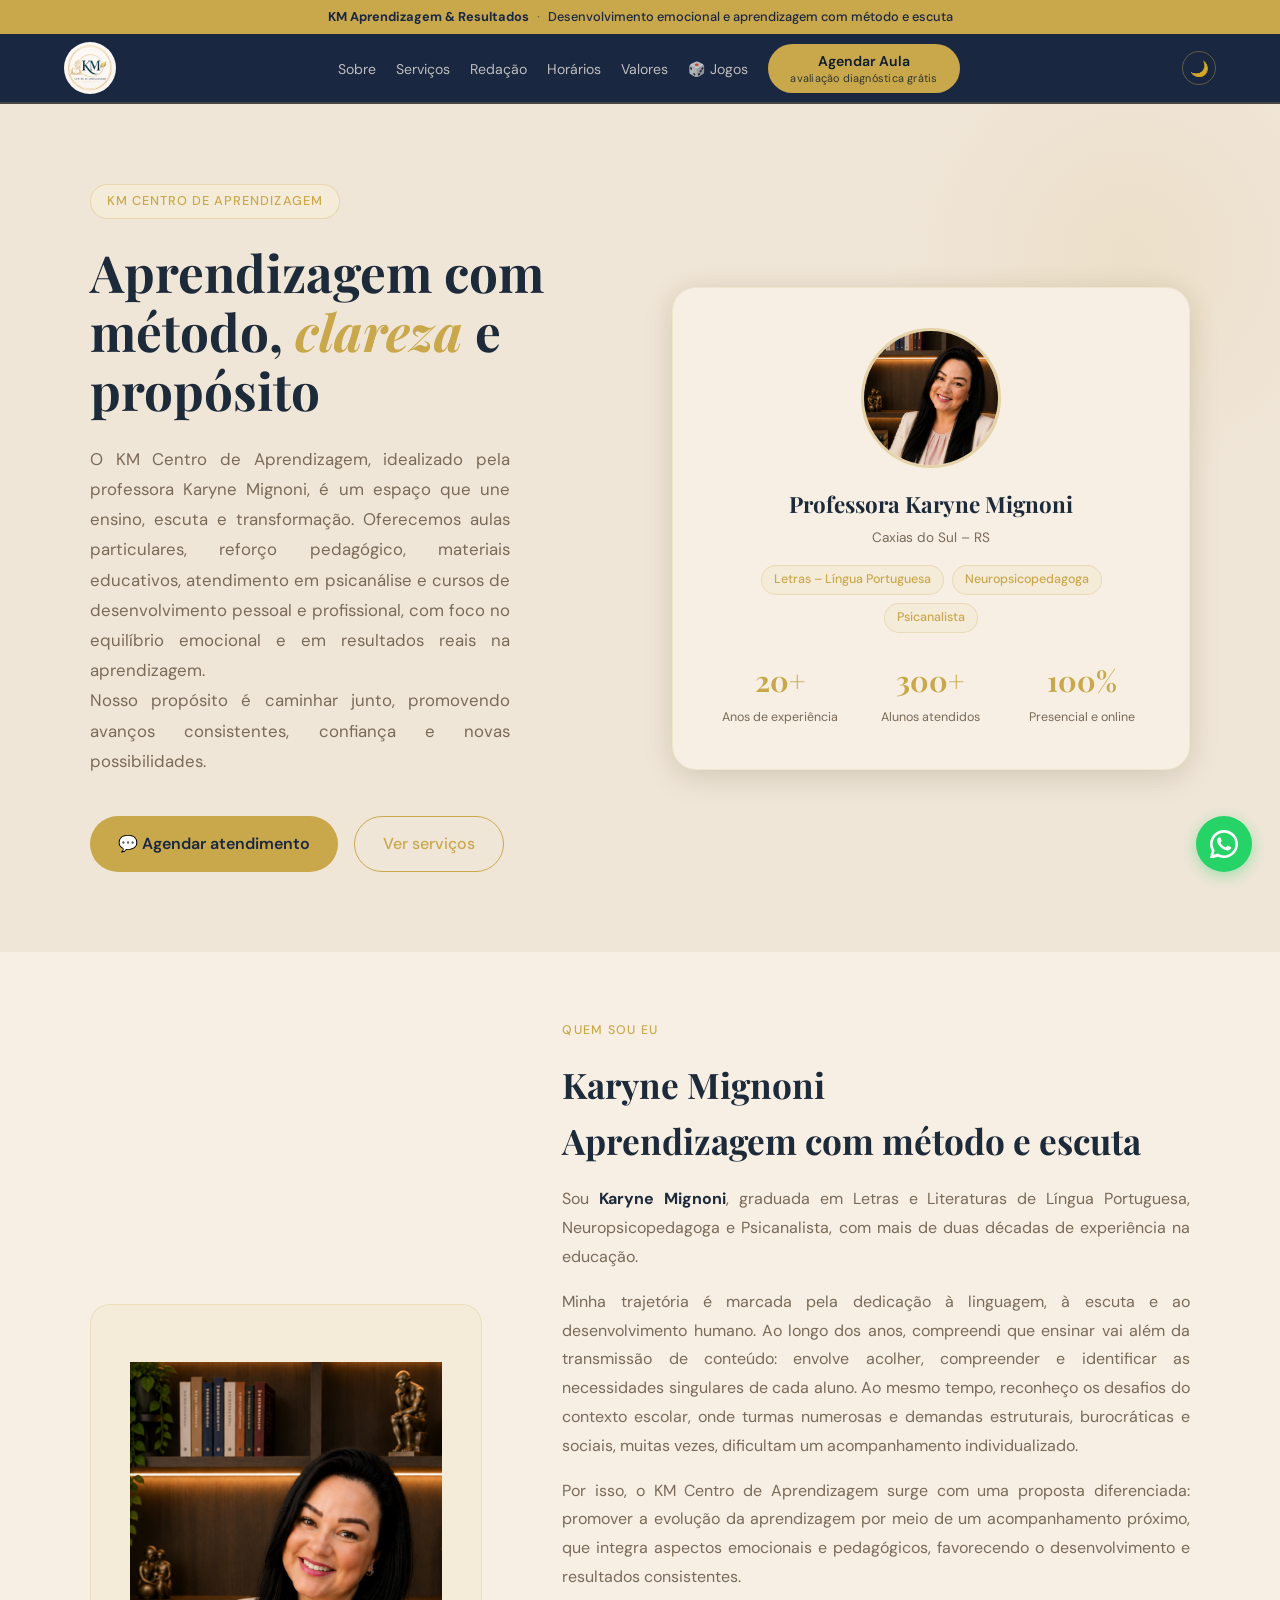
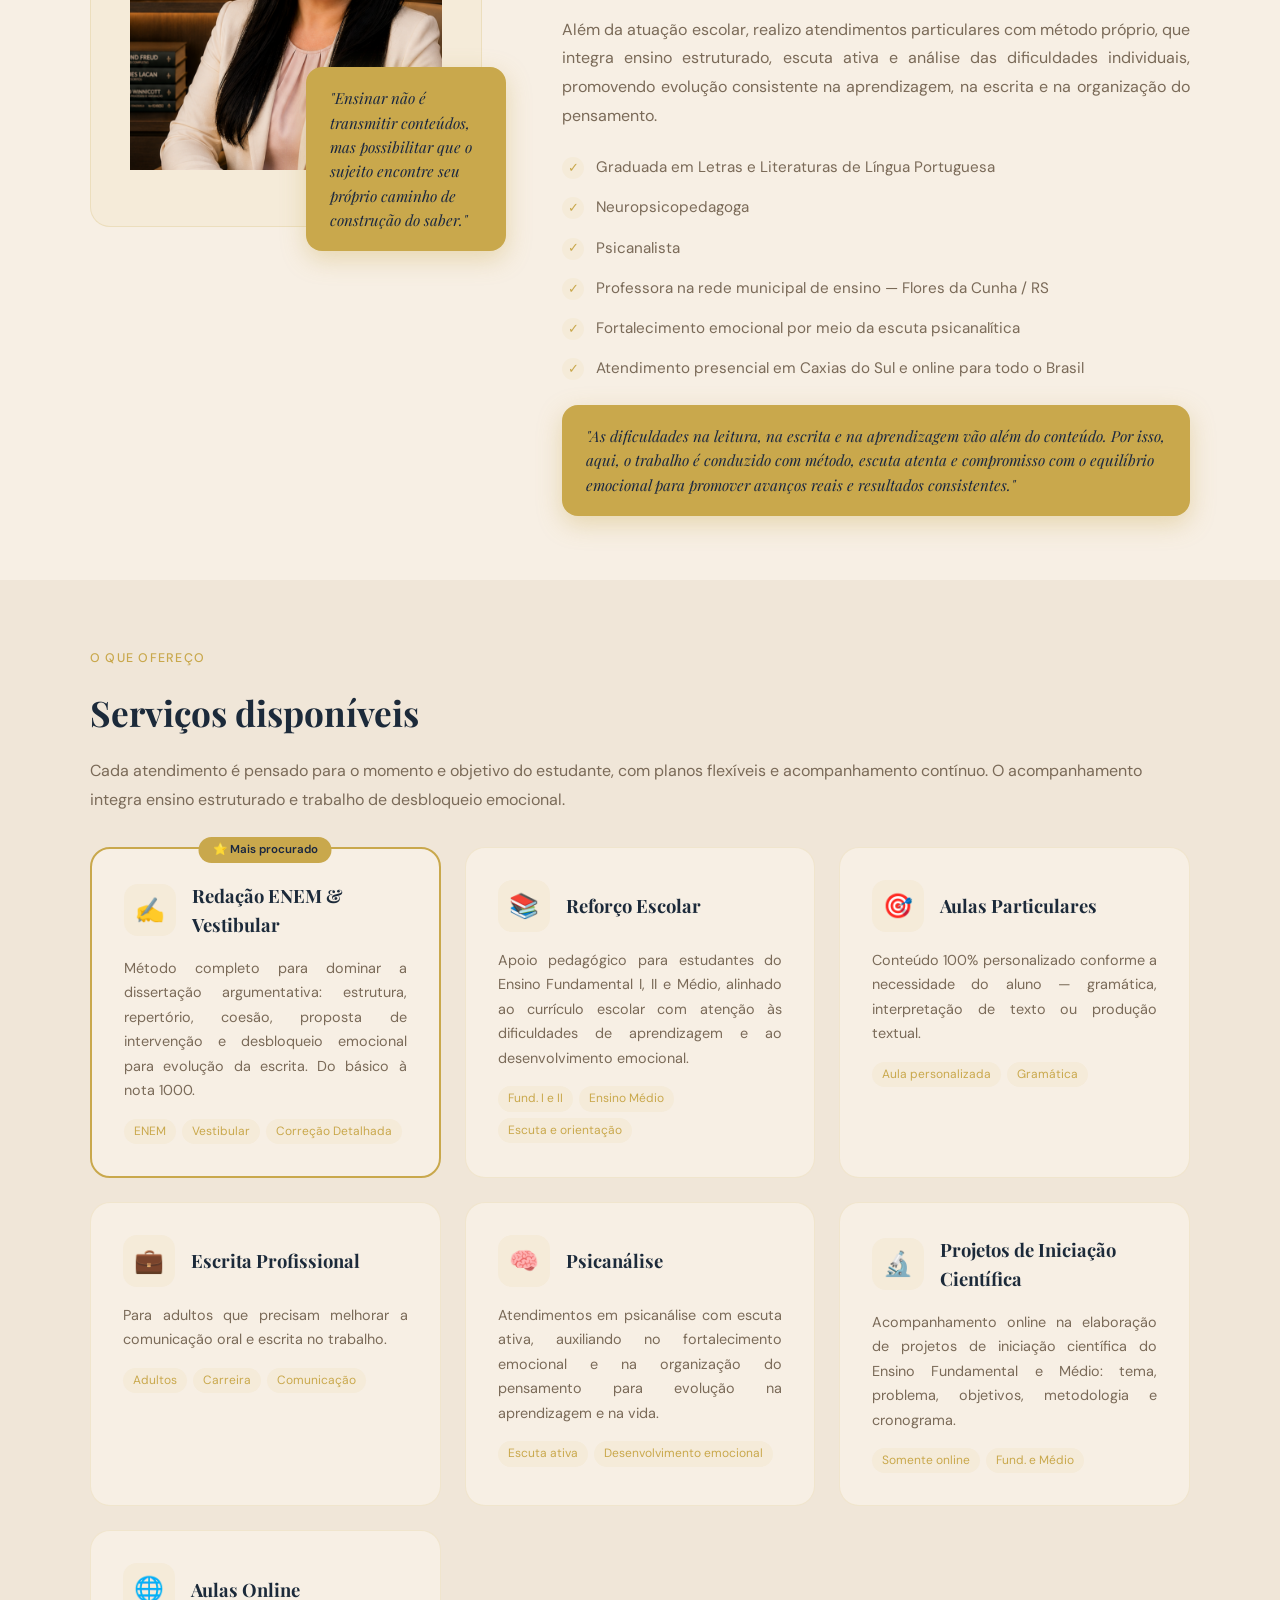
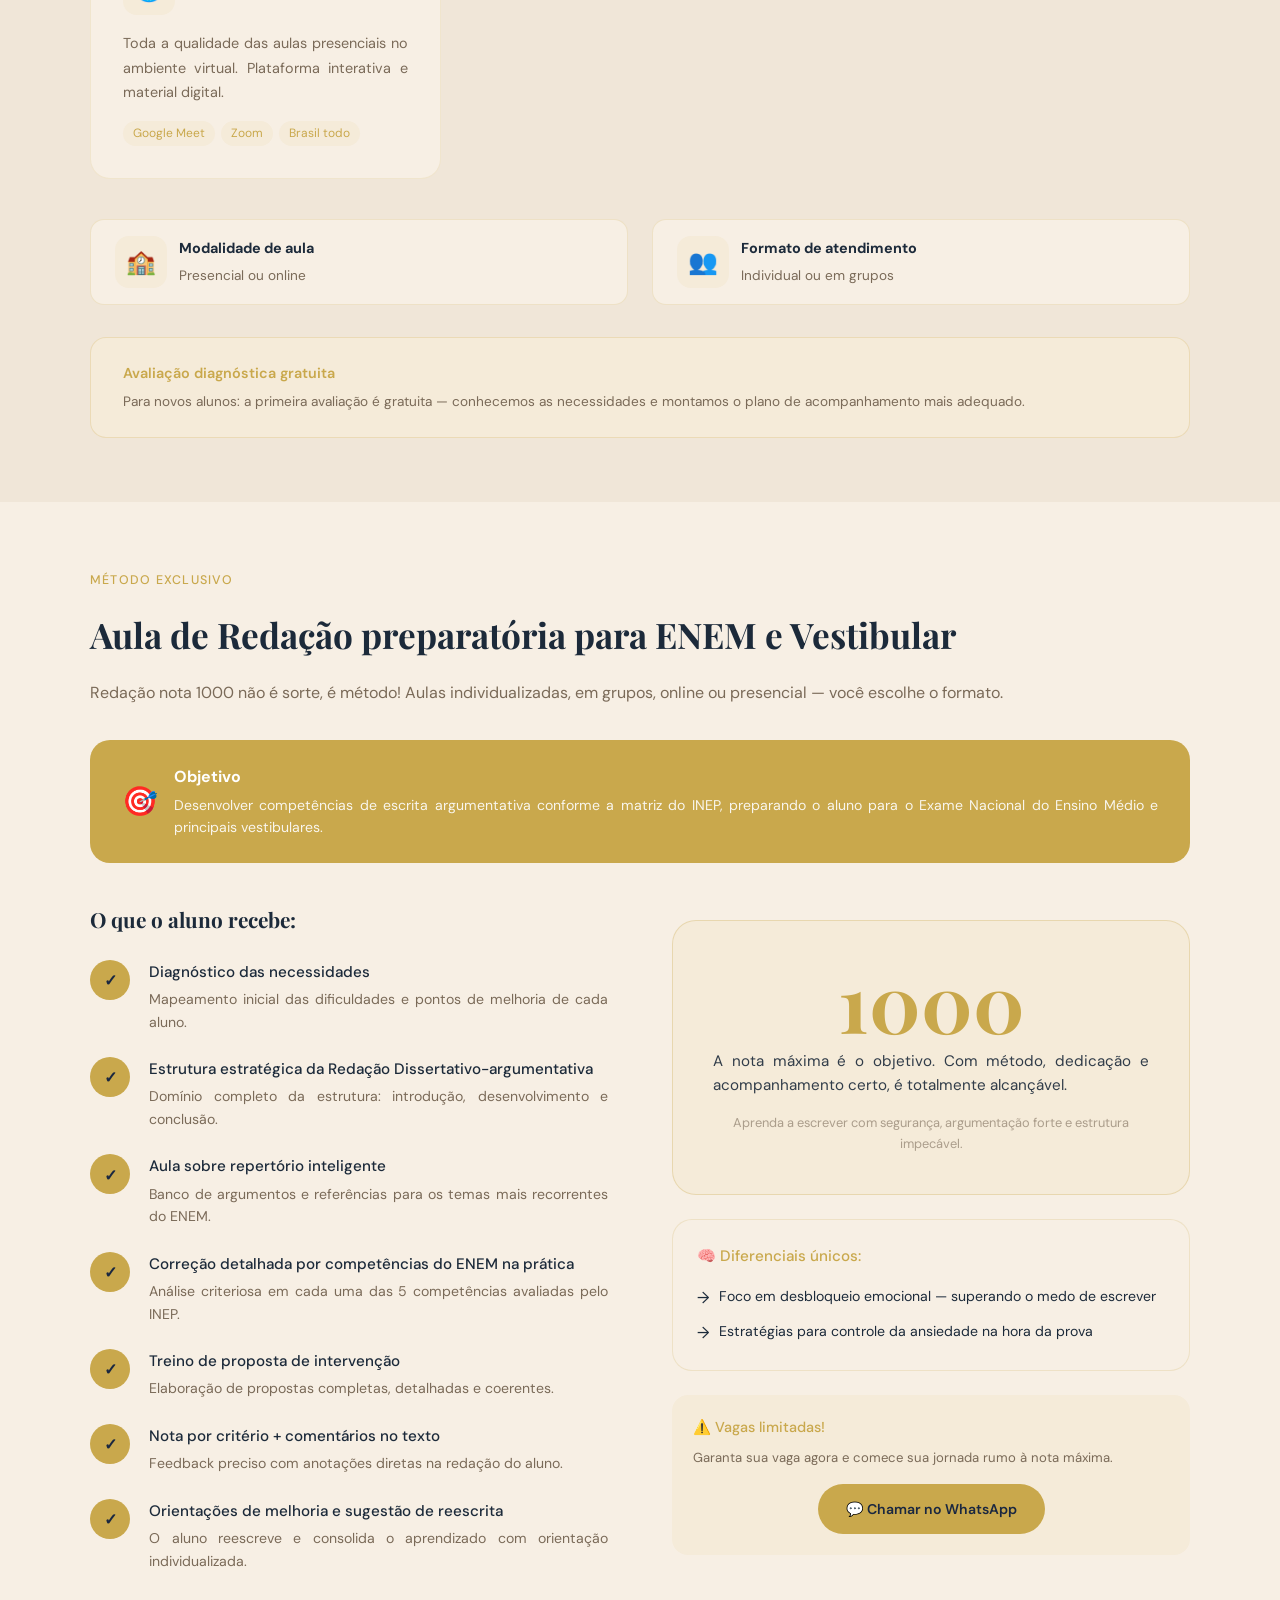
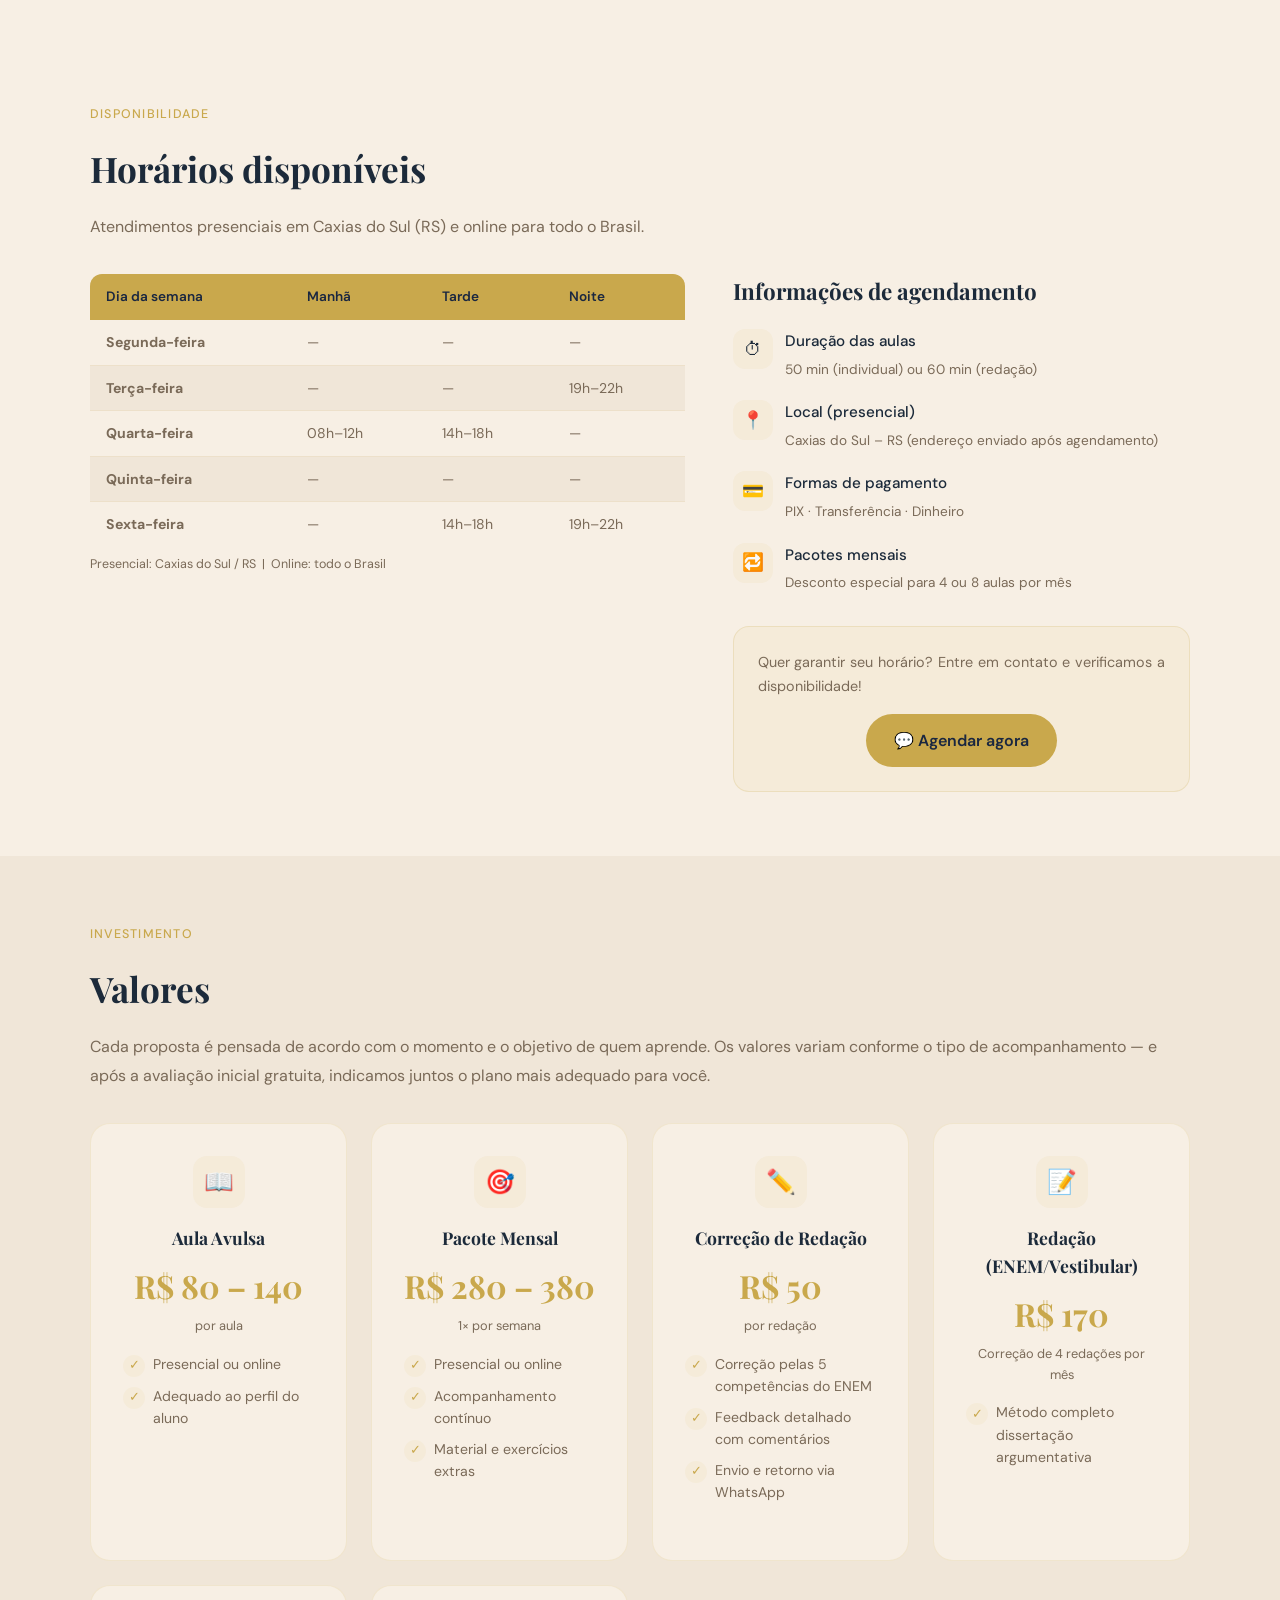
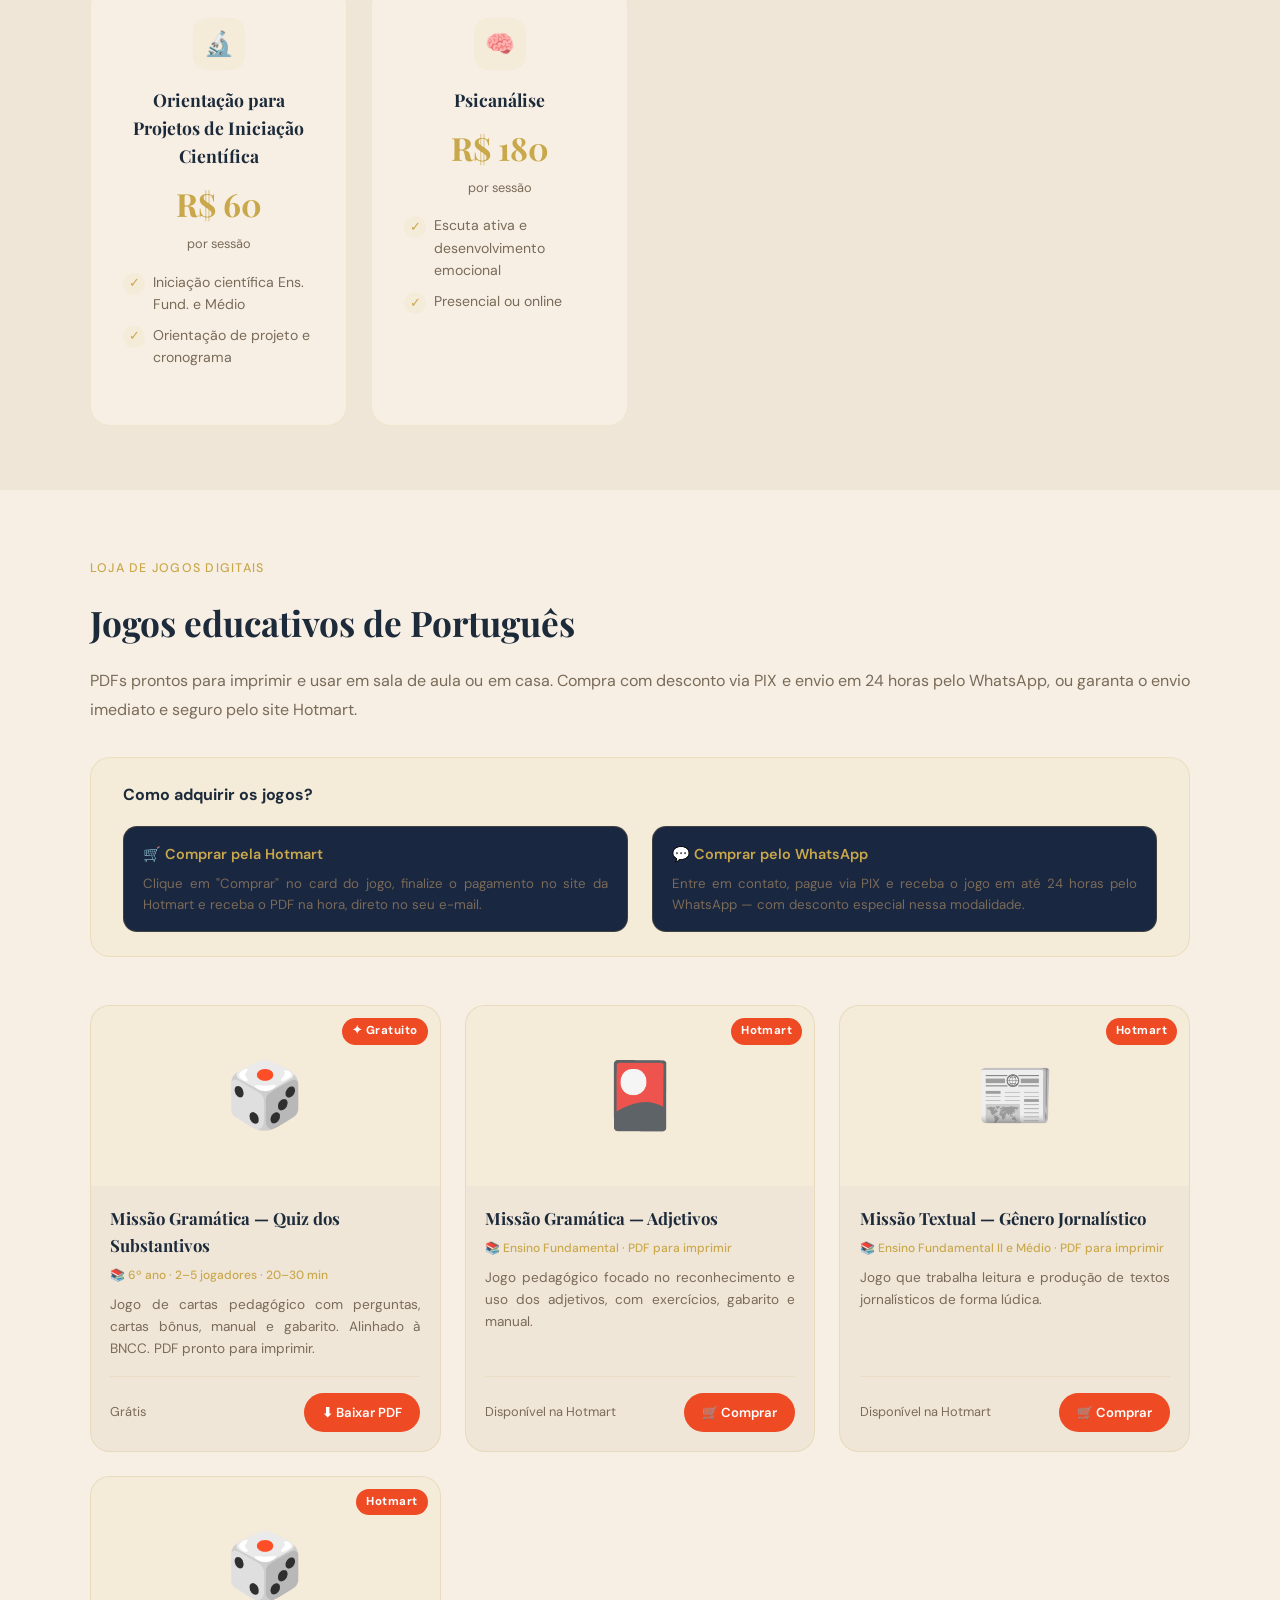
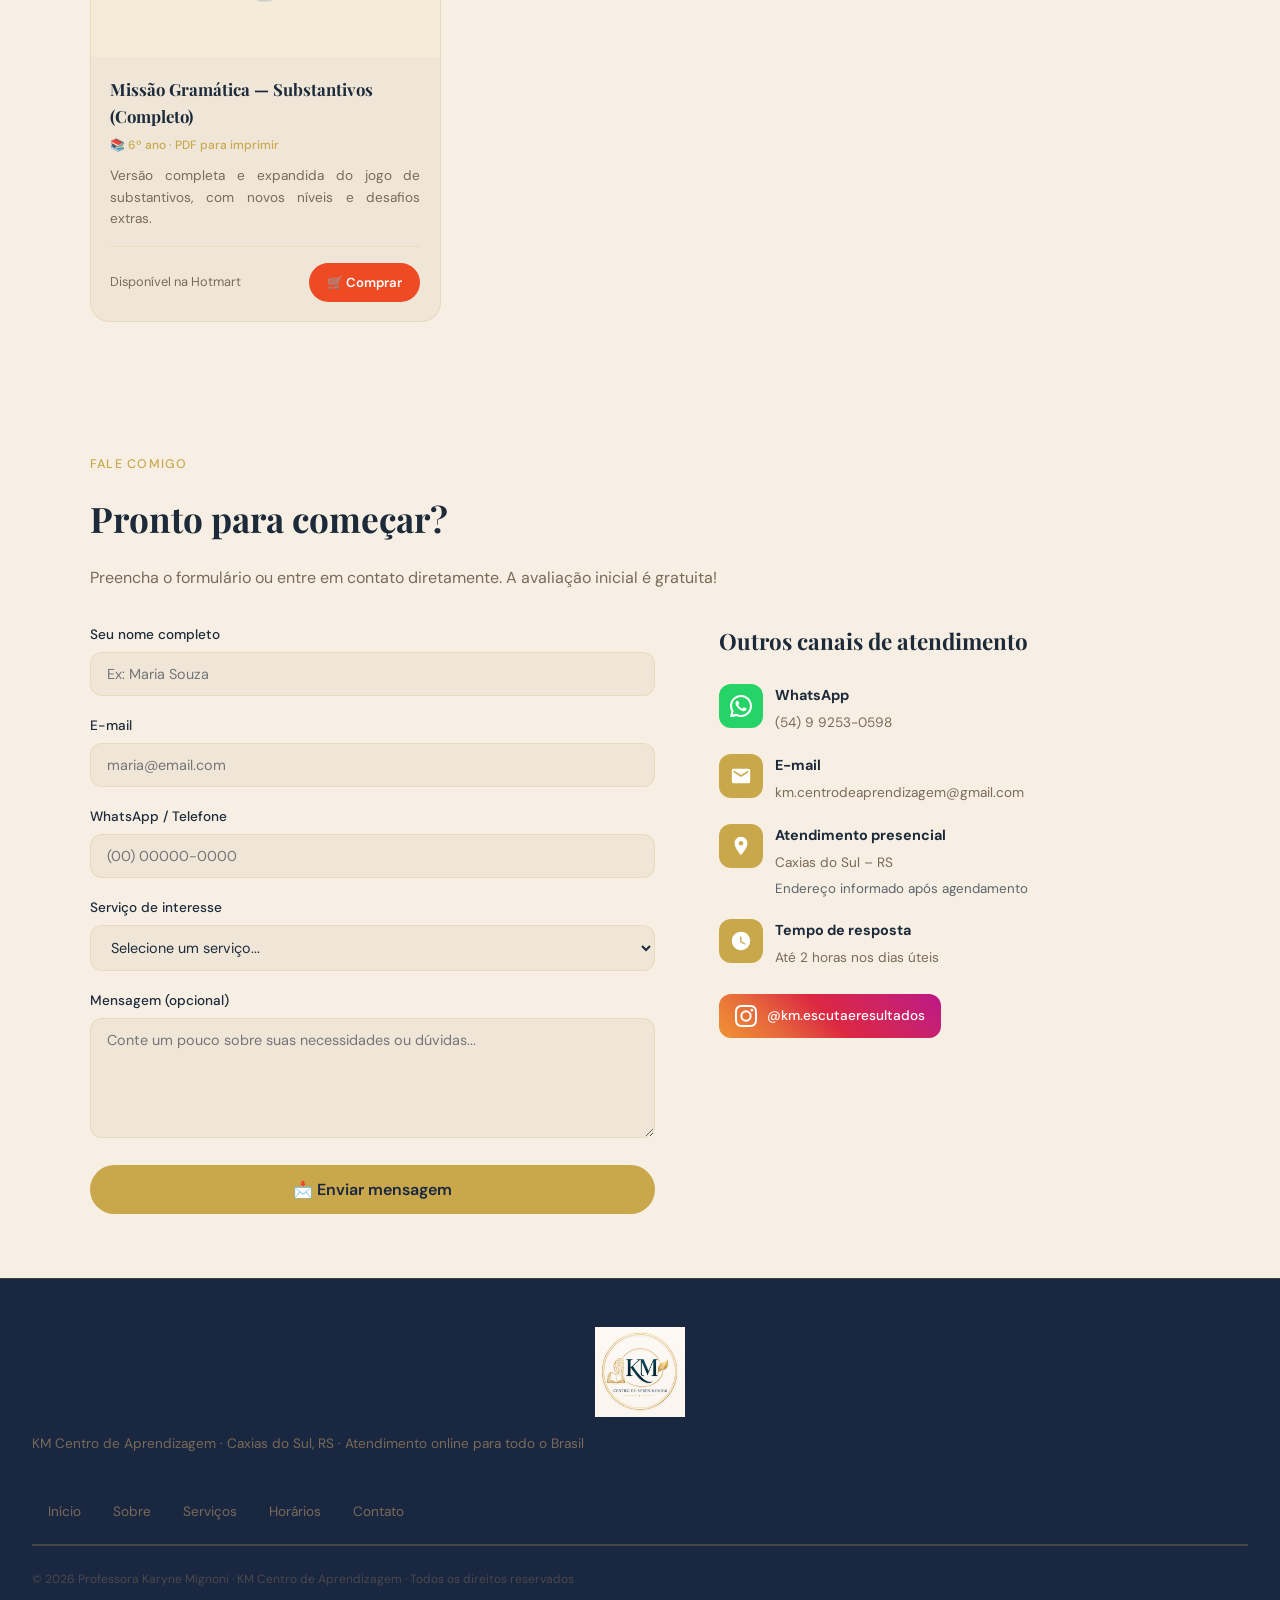
==== commit 4a1c4539: "Amplia painel com gestão de atendimento e produtos" ====
--- a/index.html
+++ b/index.html
@@ -132,7 +132,7 @@
     </div>
     <div>
       <div class="hero-card">
-        <img src="assets/img/profekaryne.png" alt="Profª Karyne Mignoni" class="hero-logo-img">
+        <img src="assets/img/profekaryne.png" data-content="gestao.marca.foto" data-content-attribute="src" alt="Profª Karyne Mignoni" class="hero-logo-img">
         <h3>Professora Karyne Mignoni</h3>
         <p style="text-align:center;font-size:0.85rem;color:var(--texto-suave);margin-bottom:1rem;">Caxias do Sul – RS</p>
         <div class="badge-row">
@@ -156,7 +156,7 @@
     <div class="sobre-grid">
       <div class="sobre-img-block">
         <div class="sobre-img">
-          <img src="assets/img/profekaryne.png" alt="Profª Karyne Mignoni">
+          <img src="assets/img/profekaryne.png" data-content="gestao.marca.foto" data-content-attribute="src" alt="Profª Karyne Mignoni">
         </div>
         <div class="sobre-quote-box">"Ensinar não é transmitir conteúdos, mas possibilitar que o sujeito encontre seu próprio caminho de construção do saber."</div>
       </div>
@@ -763,7 +763,7 @@
           </div>
           <div>
             <strong>WhatsApp</strong>
-            <a href="https://wa.me/5554992530598?text=Olá%2C+Karyne%21+Vim+pelo+site+e+gostaria+de+mais+informações+sobre+os+atendimentos" target="_blank">(54) 9 9253-0598</a>
+            <a href="https://wa.me/5554992530598?text=Olá%2C+Karyne%21+Vim+pelo+site+e+gostaria+de+mais+informações+sobre+os+atendimentos" data-content="gestao.contato.whatsappExibicao" target="_blank">(54) 9 9253-0598</a>
           </div>
         </div>
 
@@ -773,7 +773,7 @@
           </div>
           <div>
             <strong>E-mail</strong>
-            <a href="mailto:km.centrodeaprendizagem@gmail.com">km.centrodeaprendizagem@gmail.com</a>
+            <a href="mailto:km.centrodeaprendizagem@gmail.com" data-content="gestao.contato.email" data-content-attribute="href" data-content-format="mailto">km.centrodeaprendizagem@gmail.com</a>
           </div>
         </div>
 
@@ -783,7 +783,7 @@
           </div>
           <div>
             <strong>Atendimento presencial</strong>
-            <span>Caxias do Sul – RS<br><small style="opacity:.7">Endereço informado após agendamento</small></span>
+            <span data-content="gestao.contato.local">Caxias do Sul – RS</span><br><small style="opacity:.7">Endereço informado após agendamento</small>
           </div>
         </div>
 
@@ -793,7 +793,7 @@
           </div>
           <div>
             <strong>Tempo de resposta</strong>
-            <span>Até 2 horas nos dias úteis</span>
+            <span data-content="gestao.contato.tempoResposta">Até 2 horas nos dias úteis</span>
           </div>
         </div>
 
--- a/assets/css/style.css
+++ b/assets/css/style.css
@@ -30,6 +30,7 @@
   line-height: 1.6;
   overflow-x: hidden;
 }
+.site-alerta { background: var(--verde); color: var(--fundo-profundo); padding: 10px 18px; text-align: center; font-size: .9rem; font-weight: 600; }
 p, li, .section-sub, .hero-sub, .valor-lista li, .sobre-lista li,
 .step p, .redacao-steps p, .tooltip-box { text-align: justify; }
 #valores p, #valores li, #valores .section-sub { text-align: left; }
